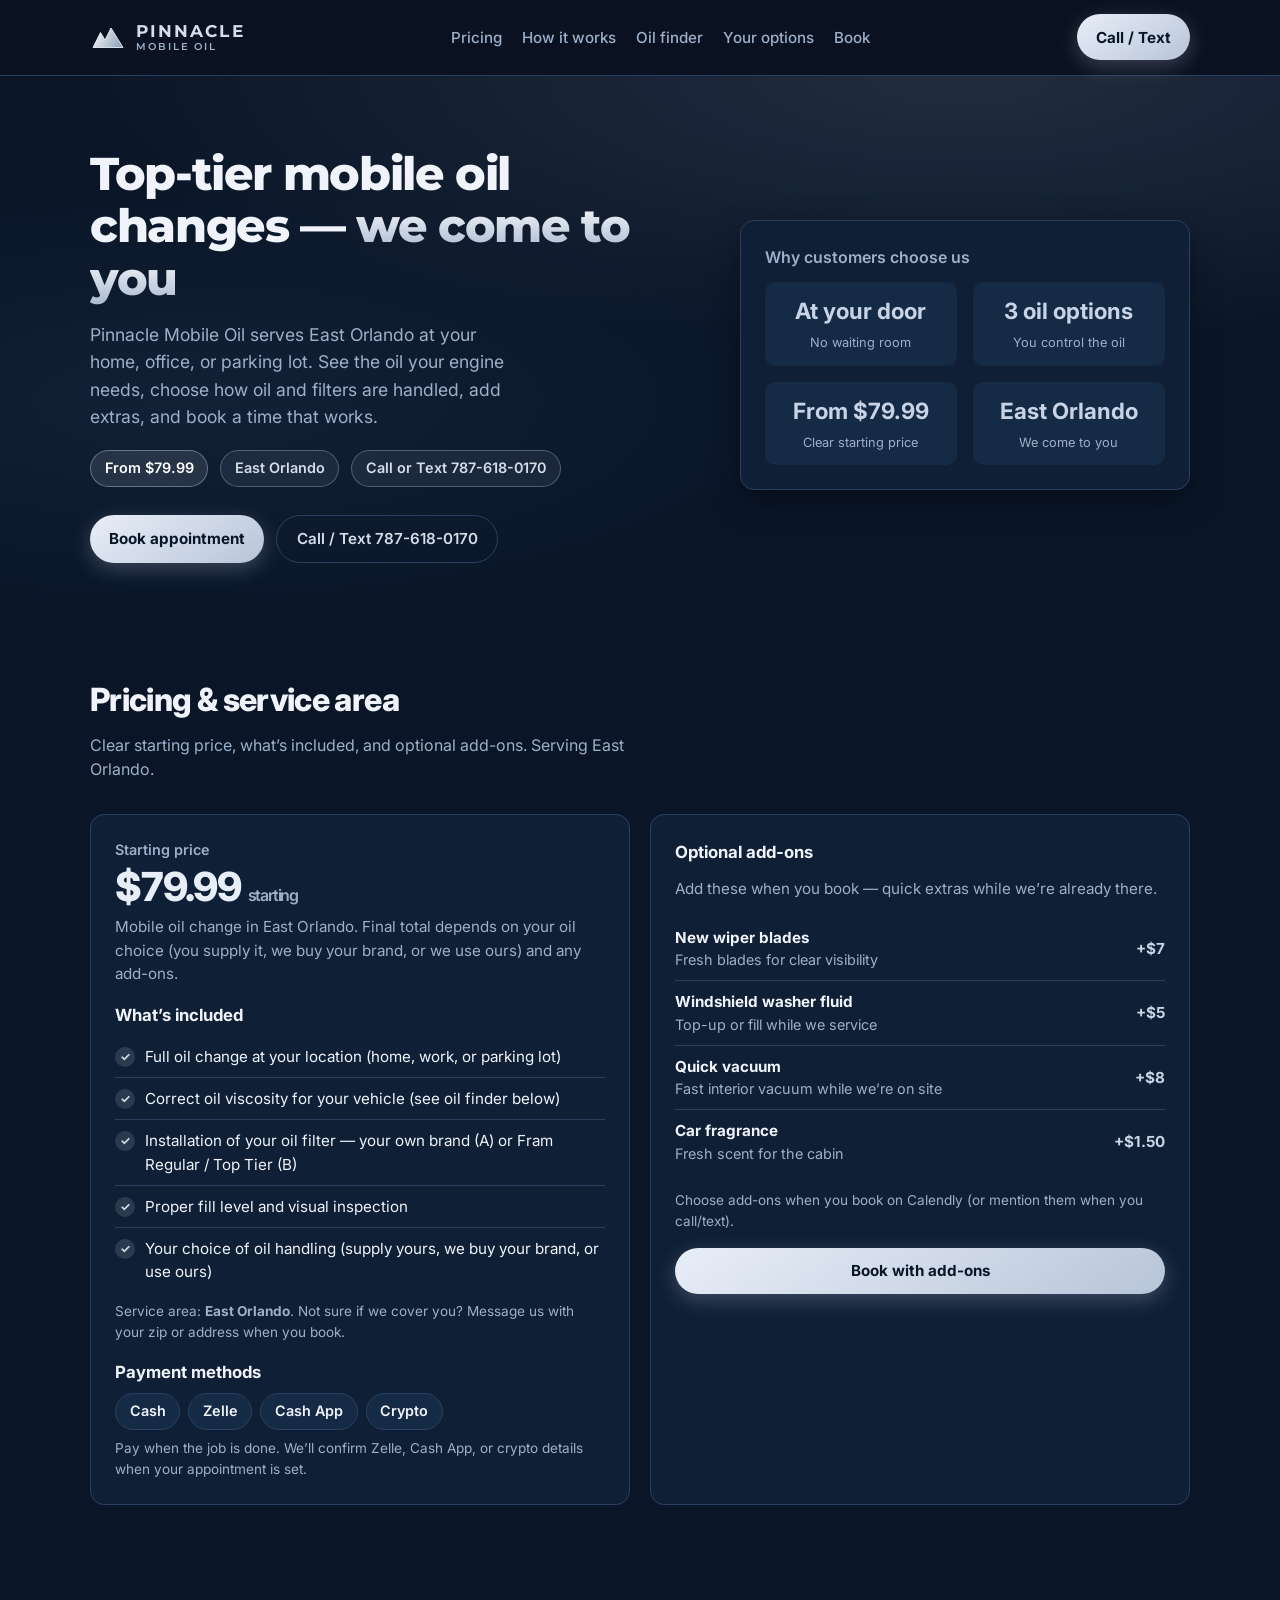
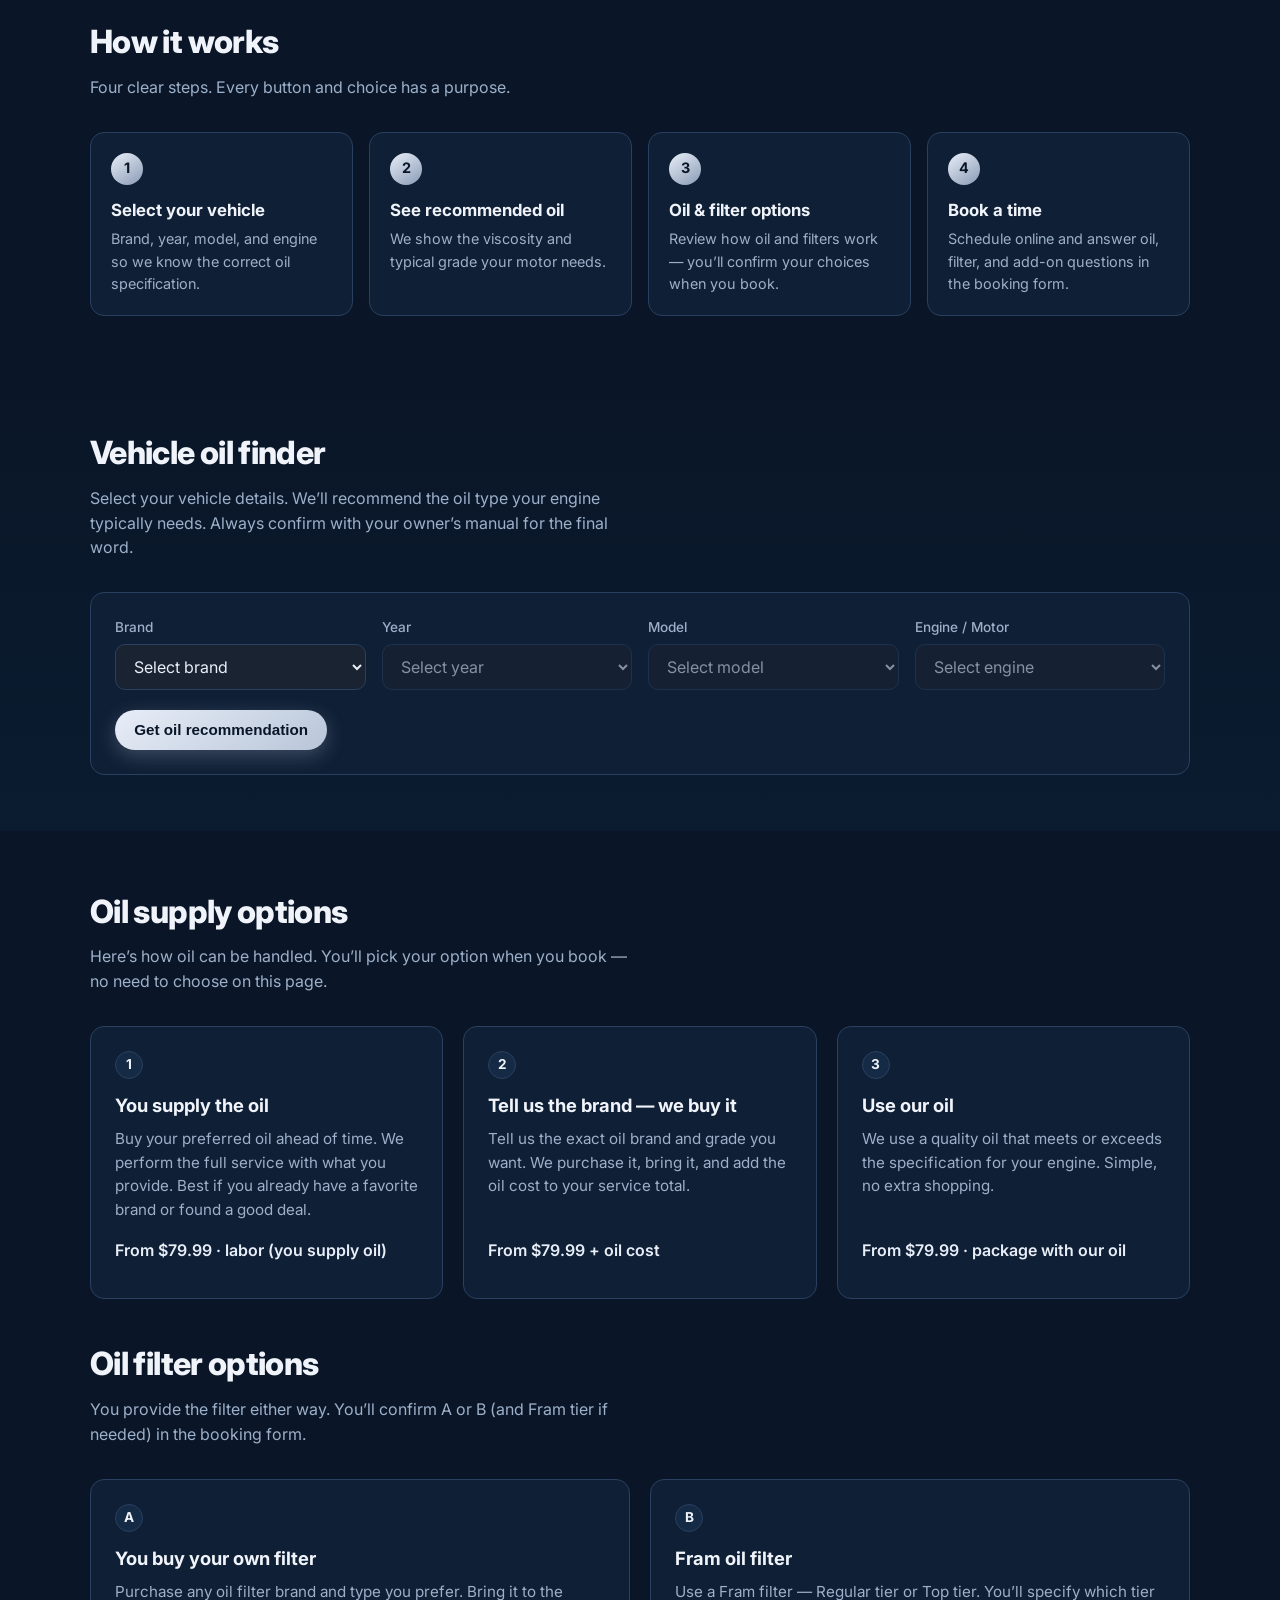
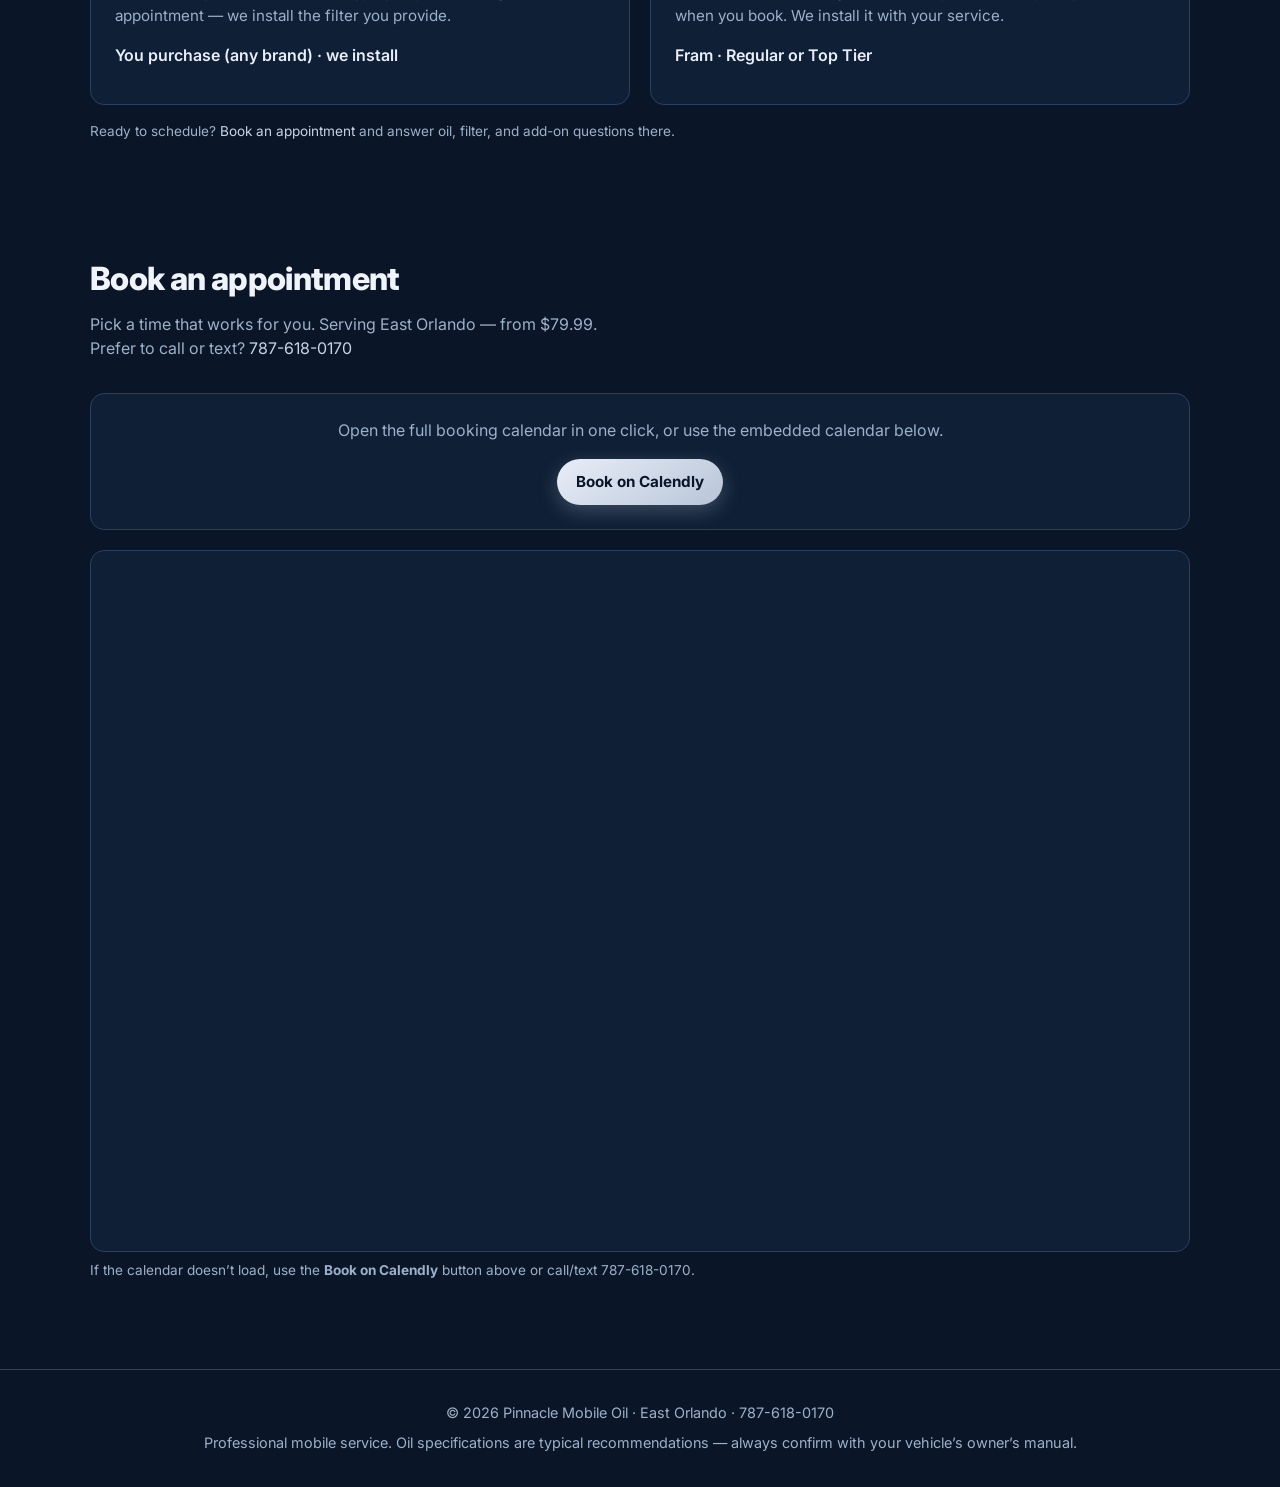
==== index.html @ e38f414d "Add files via upload" ====
<!DOCTYPE html>
<html lang="en">
<head>
  <meta charset="UTF-8" />
  <meta name="viewport" content="width=device-width, initial-scale=1.0" />
  <title>Pinnacle Mobile Oil | Top-Tier Mobile Oil Changes — East Orlando</title>
  <meta name="description" content="Pinnacle Mobile Oil — top-tier mobile oil changes in East Orlando from $79.99. Call or text 787-618-0170. Choose your vehicle, oil option, and filter." />
  <link rel="preconnect" href="https://fonts.googleapis.com" />
  <link rel="preconnect" href="https://fonts.gstatic.com" crossorigin />
  <link href="https://fonts.googleapis.com/css2?family=Inter:wght@400;500;600;700;800&family=Montserrat:wght@600;700;800&display=swap" rel="stylesheet" />
  <style>
    :root {
      --bg: #0a1628;
      --surface: #0f1f35;
      --surface-2: #152a45;
      --border: #2a4060;
      --text: #f0f4fa;
      --muted: #9db0c9;
      --primary: #c8d4e6;
      --primary-dark: #a8b8d0;
      --accent: #e8eef8;
      --silver: #d4dde8;
      --navy: #0a1628;
      --radius: 14px;
      --shadow: 0 10px 30px rgba(0,0,0,.4);
    }
    * { box-sizing: border-box; margin: 0; padding: 0; }
    html { scroll-behavior: smooth; }
    body {
      font-family: 'Inter', system-ui, -apple-system, sans-serif;
      background: var(--bg);
      color: var(--text);
      line-height: 1.55;
      min-height: 100vh;
    }
    a { color: var(--primary); text-decoration: none; }
    a:hover { text-decoration: underline; }
    .container { width: min(1100px, 92%); margin: 0 auto; }

    /* Header */
    header {
      position: sticky; top: 0; z-index: 50;
      background: rgba(11,18,32,.85);
      backdrop-filter: blur(12px);
      border-bottom: 1px solid var(--border);
    }
    .nav {
      display: flex; align-items: center; justify-content: space-between;
      padding: 0.9rem 0; gap: 1rem;
    }
    .logo {
      font-family: 'Montserrat', Inter, sans-serif;
      font-weight: 800; font-size: 1.05rem; letter-spacing: 0.04em;
      display: flex; align-items: center; gap: 0.65rem;
      color: var(--silver);
      text-decoration: none;
    }
    .logo:hover { text-decoration: none; color: #fff; }
    .logo-mark {
      width: 36px; height: 28px; flex-shrink: 0;
    }
    .logo-text { display: flex; flex-direction: column; line-height: 1.1; }
    .logo-text strong { font-size: 1.05rem; letter-spacing: 0.12em; }
    .logo-text small {
      font-size: 0.65rem; font-weight: 600; letter-spacing: 0.18em;
      color: var(--muted); text-transform: uppercase;
    }
    .nav-links { display: flex; gap: 1.25rem; flex-wrap: wrap; }
    .nav-links a { color: var(--muted); font-weight: 500; font-size: 0.95rem; }
    .nav-links a:hover { color: var(--text); text-decoration: none; }
    @media (max-width: 720px) {
      .nav-links { display: none; }
    }
    .btn {
      display: inline-flex; align-items: center; justify-content: center;
      gap: 0.4rem; padding: 0.7rem 1.2rem; border-radius: 999px;
      font-weight: 600; font-size: 0.95rem; border: none; cursor: pointer;
      transition: transform .15s, background .15s, box-shadow .15s;
    }
    .btn:active { transform: scale(0.98); }
    .btn-primary {
      background: linear-gradient(145deg, #e8eef8, #b8c5d8);
      color: #0a1628; box-shadow: 0 6px 20px rgba(200,212,230,.25);
      font-weight: 700;
    }
    .btn-primary:hover { box-shadow: 0 8px 24px rgba(200,212,230,.4); text-decoration: none; filter: brightness(1.05); }
    .btn-outline {
      background: transparent; color: var(--silver);
      border: 1px solid var(--border);
    }
    .btn-outline:hover { border-color: var(--silver); color: #fff; text-decoration: none; }
    .btn-accent { background: var(--silver); color: #0a1628; }
    .btn-block { width: 100%; }

    /* Hero */
    .hero {
      padding: 4.5rem 0 3.5rem;
      background:
        radial-gradient(ellipse 70% 50% at 75% 0%, rgba(200,212,230,.12), transparent),
        radial-gradient(ellipse 50% 40% at 15% 60%, rgba(42,64,96,.25), transparent);
    }
    .hero-grid {
      display: grid; grid-template-columns: 1.15fr 0.85fr; gap: 2.5rem; align-items: center;
    }
    @media (max-width: 860px) { .hero-grid { grid-template-columns: 1fr; } }
    .hero h1 {
      font-family: 'Montserrat', Inter, sans-serif;
      font-size: clamp(2rem, 4.5vw, 2.85rem); font-weight: 800;
      letter-spacing: -0.03em; line-height: 1.15; margin-bottom: 1rem;
    }
    .hero h1 em {
      font-style: normal;
      background: linear-gradient(180deg, #ffffff, #a8b8d0);
      -webkit-background-clip: text;
      background-clip: text;
      color: transparent;
    }
    .hero p.lead { color: var(--muted); font-size: 1.1rem; max-width: 38ch; margin-bottom: 1.25rem; }
    .hero-meta {
      display: flex; flex-wrap: wrap; gap: 0.75rem; margin-bottom: 1.75rem;
    }
    .pill {
      display: inline-flex; align-items: center; gap: 0.35rem;
      background: var(--surface-2); border: 1px solid var(--border);
      padding: 0.4rem 0.85rem; border-radius: 999px; font-size: 0.9rem; font-weight: 600;
    }
    .pill.price { color: #fff; border-color: rgba(200,212,230,.4); background: rgba(200,212,230,.12); }
    .pill.area { color: var(--silver); border-color: rgba(200,212,230,.3); background: rgba(200,212,230,.08); }
    .hero-cta { display: flex; flex-wrap: wrap; gap: 0.75rem; }
    .hero-card {
      background: var(--surface); border: 1px solid var(--border);
      border-radius: var(--radius); padding: 1.5rem; box-shadow: var(--shadow);
    }
    .hero-card h3 { font-size: 1rem; margin-bottom: 0.75rem; color: var(--muted); font-weight: 600; }
    .stat-row { display: grid; grid-template-columns: 1fr 1fr; gap: 1rem; }
    .stat { text-align: center; padding: 0.75rem; background: var(--surface-2); border-radius: 10px; }
    .stat strong { display: block; font-size: 1.4rem; color: var(--primary); }
    .stat span { font-size: 0.8rem; color: var(--muted); }

    /* Pricing / includes / add-ons */
    .price-hero {
      font-size: 2.5rem; font-weight: 800; letter-spacing: -0.03em; color: var(--accent);
      line-height: 1;
    }
    .price-hero small { font-size: 1rem; font-weight: 600; color: var(--muted); }
    .includes-list, .addon-list { list-style: none; }
    .includes-list li, .addon-list li {
      display: flex; align-items: flex-start; gap: 0.6rem;
      padding: 0.55rem 0; border-bottom: 1px solid var(--border); font-size: 0.95rem;
    }
    .includes-list li:last-child, .addon-list li:last-child { border-bottom: none; }
    .check {
      flex-shrink: 0; width: 1.25rem; height: 1.25rem; border-radius: 50%;
      background: rgba(200,212,230,.15); color: var(--silver);
      display: flex; align-items: center; justify-content: center; font-size: 0.75rem; font-weight: 700;
      margin-top: 0.15rem;
    }
    .addon-row {
      display: flex; justify-content: space-between; align-items: center; gap: 1rem; width: 100%;
    }
    .addon-price { font-weight: 700; color: var(--primary); white-space: nowrap; }
    .grid-2 { display: grid; grid-template-columns: 1fr 1fr; gap: 1.25rem; }
    @media (max-width: 700px) { .grid-2 { grid-template-columns: 1fr; } }

    /* Sections */
    section { padding: 3.5rem 0; }
    section h2 {
      font-size: clamp(1.6rem, 3vw, 2rem); font-weight: 800;
      letter-spacing: -0.02em; margin-bottom: 0.5rem;
    }
    .section-sub { color: var(--muted); margin-bottom: 2rem; max-width: 55ch; }
    .card {
      background: var(--surface); border: 1px solid var(--border);
      border-radius: var(--radius); padding: 1.5rem;
    }
    .grid-3 { display: grid; grid-template-columns: repeat(3, 1fr); gap: 1.25rem; }
    @media (max-width: 800px) { .grid-3 { grid-template-columns: 1fr; } }

    /* How it works */
    .steps { display: grid; grid-template-columns: repeat(4, 1fr); gap: 1rem; }
    @media (max-width: 900px) { .steps { grid-template-columns: 1fr 1fr; } }
    @media (max-width: 500px) { .steps { grid-template-columns: 1fr; } }
    .step {
      background: var(--surface); border: 1px solid var(--border);
      border-radius: var(--radius); padding: 1.25rem; position: relative;
    }
    .step-num {
      width: 2rem; height: 2rem; border-radius: 50%;
      background: linear-gradient(145deg, #e8eef8, #8a9bb5); color: #0a1628; font-weight: 700;
      display: flex; align-items: center; justify-content: center;
      font-size: 0.9rem; margin-bottom: 0.75rem;
    }
    .step h3 { font-size: 1.05rem; margin-bottom: 0.35rem; }
    .step p { color: var(--muted); font-size: 0.9rem; }

    /* Vehicle finder */
    #oil-finder { background: linear-gradient(180deg, transparent, rgba(14,165,233,.04)); }
    .finder-form {
      display: grid; grid-template-columns: repeat(4, 1fr); gap: 1rem; margin-bottom: 1.25rem;
    }
    @media (max-width: 800px) { .finder-form { grid-template-columns: 1fr 1fr; } }
    @media (max-width: 480px) { .finder-form { grid-template-columns: 1fr; } }
    label { display: block; font-size: 0.85rem; color: var(--muted); margin-bottom: 0.35rem; font-weight: 500; }
    select, input, textarea {
      width: 100%; padding: 0.7rem 0.9rem; border-radius: 10px;
      border: 1px solid var(--border); background: var(--surface-2);
      color: var(--text); font: inherit; outline: none;
    }
    select {
      appearance: auto;
      -webkit-appearance: menulist;
      cursor: pointer;
      background-color: #1a2332;
      color: #e8eef7;
    }
    select option {
      background-color: #1a2332;
      color: #e8eef7;
    }
    select:disabled {
      opacity: 0.55;
      cursor: not-allowed;
    }
    select:focus, input:focus, textarea:focus { border-color: var(--primary); }
    .result-box {
      display: none; margin-top: 1rem; padding: 1.25rem;
      background: var(--surface-2); border: 1px solid var(--border);
      border-radius: var(--radius);
    }
    .result-box.show { display: block; }
    .result-box h3 { color: var(--accent); margin-bottom: 0.5rem; }
    .oil-badge {
      display: inline-block; background: rgba(14,165,233,.15);
      color: var(--primary); padding: 0.35rem 0.75rem; border-radius: 999px;
      font-weight: 700; font-size: 1.1rem; margin: 0.5rem 0;
    }
    .note { font-size: 0.85rem; color: var(--muted); margin-top: 0.5rem; }

    /* Oil options */
    .option-card {
      border: 1px solid var(--border); border-radius: var(--radius);
      padding: 1.5rem; background: var(--surface); transition: border-color .2s, transform .15s;
      display: flex; flex-direction: column; height: 100%;
    }
    .option-card:hover { border-color: var(--primary); transform: translateY(-2px); }
    .option-card.selected { border-color: var(--silver); box-shadow: 0 0 0 2px rgba(200,212,230,.25); }
    .option-card h3 { font-size: 1.15rem; margin-bottom: 0.5rem; }
    .option-card p { color: var(--muted); font-size: 0.95rem; flex-grow: 1; }
    .option-card .price-hint { margin: 1rem 0 0.75rem; font-weight: 600; color: var(--accent); }
    .option-num {
      width: 1.75rem; height: 1.75rem; border-radius: 50%;
      background: var(--surface-2); border: 1px solid var(--border);
      display: flex; align-items: center; justify-content: center;
      font-weight: 700; font-size: 0.85rem; margin-bottom: 0.75rem;
    }

    /* Booking */
    .booking-grid { display: grid; grid-template-columns: 1fr 1fr; gap: 1.5rem; }
    @media (max-width: 700px) { .booking-grid { grid-template-columns: 1fr; } }
    .tool-list { list-style: none; }
    .tool-list li {
      padding: 0.85rem 0; border-bottom: 1px solid var(--border);
      display: flex; flex-direction: column; gap: 0.2rem;
    }
    .tool-list li:last-child { border-bottom: none; }
    .tool-list strong { color: var(--text); }
    .tool-list span { color: var(--muted); font-size: 0.9rem; }
    .badge {
      display: inline-block; font-size: 0.7rem; font-weight: 700;
      padding: 0.15rem 0.45rem; border-radius: 6px; margin-left: 0.4rem;
      background: rgba(200,212,230,.15); color: var(--silver); vertical-align: middle;
    }

    /* Contact / QR */
    .qr-section {
      display: grid; grid-template-columns: 1fr auto; gap: 2rem; align-items: center;
    }
    @media (max-width: 600px) { .qr-section { grid-template-columns: 1fr; text-align: center; } }
    #qrcode {
      background: #fff; padding: 12px; border-radius: 12px;
      display: inline-flex; box-shadow: var(--shadow);
    }
    #qrcode img, #qrcode canvas { display: block; }

    footer {
      border-top: 1px solid var(--border); padding: 2rem 0; margin-top: 2rem;
      color: var(--muted); font-size: 0.9rem; text-align: center;
    }

    /* Utility */
    .mt-1 { margin-top: 0.5rem; }
    .mt-2 { margin-top: 1rem; }
    .hidden { display: none !important; }
  </style>
</head>
<body>
  <header>
    <div class="container nav">
      <a href="#" class="logo">
        <svg class="logo-mark" viewBox="0 0 48 36" fill="none" xmlns="http://www.w3.org/2000/svg" aria-hidden="true">
          <path d="M4 32 L14 12 L20 22 L28 6 L44 32 Z" fill="url(#mtn)" stroke="#e8eef8" stroke-width="1.2" stroke-linejoin="round"/>
          <defs>
            <linearGradient id="mtn" x1="4" y1="6" x2="44" y2="32" gradientUnits="userSpaceOnUse">
              <stop stop-color="#ffffff"/>
              <stop offset="1" stop-color="#8a9bb5"/>
            </linearGradient>
          </defs>
        </svg>
        <span class="logo-text">
          <strong>PINNACLE</strong>
          <small>Mobile Oil</small>
        </span>
      </a>
      <nav class="nav-links">
        <a href="#pricing">Pricing</a>
        <a href="#how">How it works</a>
        <a href="#oil-finder">Oil finder</a>
        <a href="#options">Your options</a>
        <a href="#book">Book</a>
      </nav>
      <a class="btn btn-primary" href="tel:+17876180170">Call / Text</a>
    </div>
  </header>

  <main>
    <!-- Hero -->
    <section class="hero">
      <div class="container hero-grid">
        <div>
          <h1>Top-tier mobile oil changes — <em>we come to you</em></h1>
          <p class="lead">Pinnacle Mobile Oil serves East Orlando at your home, office, or parking lot. See the oil your engine needs, choose how oil and filters are handled, add extras, and book a time that works.</p>
          <div class="hero-meta">
            <span class="pill price">From $79.99</span>
            <span class="pill area">East Orlando</span>
            <span class="pill area">Call or Text 787-618-0170</span>
          </div>
          <div class="hero-cta">
            <a class="btn btn-primary" href="#book">Book appointment</a>
            <a class="btn btn-outline" href="tel:+17876180170">Call / Text 787-618-0170</a>
          </div>
        </div>
        <div class="hero-card">
          <h3>Why customers choose us</h3>
          <div class="stat-row">
            <div class="stat"><strong>At your door</strong><span>No waiting room</span></div>
            <div class="stat"><strong>3 oil options</strong><span>You control the oil</span></div>
            <div class="stat"><strong>From $79.99</strong><span>Clear starting price</span></div>
            <div class="stat"><strong>East Orlando</strong><span>We come to you</span></div>
          </div>
        </div>
      </div>
    </section>

    <!-- Pricing & service area -->
    <section id="pricing">
      <div class="container">
        <h2>Pricing &amp; service area</h2>
        <p class="section-sub">Clear starting price, what’s included, and optional add-ons. Serving East Orlando.</p>
        <div class="grid-2">
          <div class="card">
            <p style="color:var(--muted); font-size:0.9rem; font-weight:600; margin-bottom:0.35rem;">Starting price</p>
            <div class="price-hero">$79.99 <small>starting</small></div>
            <p class="mt-1" style="color:var(--muted); font-size:0.95rem;">Mobile oil change in East Orlando. Final total depends on your oil choice (you supply it, we buy your brand, or we use ours) and any add-ons.</p>
            <h3 class="mt-2" style="font-size:1.05rem; margin-bottom:0.5rem;">What’s included</h3>
            <ul class="includes-list">
              <li><span class="check">✓</span><span>Full oil change at your location (home, work, or parking lot)</span></li>
              <li><span class="check">✓</span><span>Correct oil viscosity for your vehicle (see oil finder below)</span></li>
              <li><span class="check">✓</span><span>Installation of your oil filter — your own brand (A) or Fram Regular / Top Tier (B)</span></li>
              <li><span class="check">✓</span><span>Proper fill level and visual inspection</span></li>
              <li><span class="check">✓</span><span>Your choice of oil handling (supply yours, we buy your brand, or use ours)</span></li>
            </ul>
            <p class="note mt-1">Service area: <strong>East Orlando</strong>. Not sure if we cover you? Message us with your zip or address when you book.</p>
            <h3 class="mt-2" style="font-size:1.05rem; margin-bottom:0.5rem;">Payment methods</h3>
            <div style="display:flex; flex-wrap:wrap; gap:0.5rem;">
              <span class="pill">Cash</span>
              <span class="pill">Zelle</span>
              <span class="pill">Cash App</span>
              <span class="pill">Crypto</span>
            </div>
            <p class="note mt-1">Pay when the job is done. We’ll confirm Zelle, Cash App, or crypto details when your appointment is set.</p>
          </div>
          <div class="card">
            <h3 style="font-size:1.05rem; margin-bottom:0.75rem;">Optional add-ons</h3>
            <p style="color:var(--muted); font-size:0.95rem; margin-bottom:1rem;">Add these when you book — quick extras while we’re already there.</p>
            <ul class="addon-list">
              <li>
                <div class="addon-row">
                  <div>
                    <strong>New wiper blades</strong>
                    <div style="color:var(--muted); font-size:0.9rem;">Fresh blades for clear visibility</div>
                  </div>
                  <span class="addon-price">+$7</span>
                </div>
              </li>
              <li>
                <div class="addon-row">
                  <div>
                    <strong>Windshield washer fluid</strong>
                    <div style="color:var(--muted); font-size:0.9rem;">Top-up or fill while we service</div>
                  </div>
                  <span class="addon-price">+$5</span>
                </div>
              </li>
              <li>
                <div class="addon-row">
                  <div>
                    <strong>Quick vacuum</strong>
                    <div style="color:var(--muted); font-size:0.9rem;">Fast interior vacuum while we’re on site</div>
                  </div>
                  <span class="addon-price">+$8</span>
                </div>
              </li>
              <li>
                <div class="addon-row">
                  <div>
                    <strong>Car fragrance</strong>
                    <div style="color:var(--muted); font-size:0.9rem;">Fresh scent for the cabin</div>
                  </div>
                  <span class="addon-price">+$1.50</span>
                </div>
              </li>
            </ul>
            <p class="note mt-2">Choose add-ons when you book on Calendly (or mention them when you call/text).</p>
            <a class="btn btn-primary btn-block mt-2" href="#book">Book with add-ons</a>
          </div>
        </div>
      </div>
    </section>

    <!-- How it works -->
    <section id="how">
      <div class="container">
        <h2>How it works</h2>
        <p class="section-sub">Four clear steps. Every button and choice has a purpose.</p>
        <div class="steps">
          <div class="step">
            <div class="step-num">1</div>
            <h3>Select your vehicle</h3>
            <p>Brand, year, model, and engine so we know the correct oil specification.</p>
          </div>
          <div class="step">
            <div class="step-num">2</div>
            <h3>See recommended oil</h3>
            <p>We show the viscosity and typical grade your motor needs.</p>
          </div>
          <div class="step">
            <div class="step-num">3</div>
            <h3>Oil &amp; filter options</h3>
            <p>Review how oil and filters work — you’ll confirm your choices when you book.</p>
          </div>
          <div class="step">
            <div class="step-num">4</div>
            <h3>Book a time</h3>
            <p>Schedule online and answer oil, filter, and add-on questions in the booking form.</p>
          </div>
        </div>
      </div>
    </section>

    <!-- Oil finder -->
    <section id="oil-finder">
      <div class="container">
        <h2>Vehicle oil finder</h2>
        <p class="section-sub">Select your vehicle details. We’ll recommend the oil type your engine typically needs. Always confirm with your owner’s manual for the final word.</p>
        <div class="card">
          <div class="finder-form">
            <div>
              <label for="make">Brand</label>
              <select id="make">
                <option value="">Select brand</option>
              </select>
            </div>
            <div>
              <label for="year">Year</label>
              <select id="year" disabled>
                <option value="">Select year</option>
              </select>
            </div>
            <div>
              <label for="model">Model</label>
              <select id="model" disabled>
                <option value="">Select model</option>
              </select>
            </div>
            <div>
              <label for="engine">Engine / Motor</label>
              <select id="engine" disabled>
                <option value="">Select engine</option>
              </select>
            </div>
          </div>
          <button type="button" class="btn btn-primary" id="lookup-btn">Get oil recommendation</button>
          <div class="result-box" id="result">
            <h3>Recommended oil</h3>
            <div id="vehicle-label"></div>
            <div class="oil-badge" id="oil-grade">—</div>
            <p id="oil-detail"></p>
            <p class="note">This is a typical factory recommendation for common configurations. Always verify with your owner’s manual or the oil filler cap. European vehicles may require specific approvals (e.g. BMW LL, VW 504).</p>
          </div>
        </div>
      </div>
    </section>

    <!-- Three options -->
    <section id="options">
      <div class="container">
        <h2>Oil supply options</h2>
        <p class="section-sub">Here’s how oil can be handled. You’ll pick your option when you book — no need to choose on this page.</p>
        <div class="grid-3">
          <div class="option-card">
            <div class="option-num">1</div>
            <h3>You supply the oil</h3>
            <p>Buy your preferred oil ahead of time. We perform the full service with what you provide. Best if you already have a favorite brand or found a good deal.</p>
            <div class="price-hint">From $79.99 · labor (you supply oil)</div>
          </div>
          <div class="option-card">
            <div class="option-num">2</div>
            <h3>Tell us the brand — we buy it</h3>
            <p>Tell us the exact oil brand and grade you want. We purchase it, bring it, and add the oil cost to your service total.</p>
            <div class="price-hint">From $79.99 + oil cost</div>
          </div>
          <div class="option-card">
            <div class="option-num">3</div>
            <h3>Use our oil</h3>
            <p>We use a quality oil that meets or exceeds the specification for your engine. Simple, no extra shopping.</p>
            <div class="price-hint">From $79.99 · package with our oil</div>
          </div>
        </div>

        <h2 class="mt-2" style="margin-top:2.5rem;">Oil filter options</h2>
        <p class="section-sub">You provide the filter either way. You’ll confirm A or B (and Fram tier if needed) in the booking form.</p>
        <div class="grid-2">
          <div class="option-card">
            <div class="option-num">A</div>
            <h3>You buy your own filter</h3>
            <p>Purchase any oil filter brand and type you prefer. Bring it to the appointment — we install the filter you provide.</p>
            <div class="price-hint">You purchase (any brand) · we install</div>
          </div>
          <div class="option-card">
            <div class="option-num">B</div>
            <h3>Fram oil filter</h3>
            <p>Use a Fram filter — Regular tier or Top tier. You’ll specify which tier when you book. We install it with your service.</p>
            <div class="price-hint">Fram · Regular or Top Tier</div>
          </div>
        </div>
        <p class="note mt-2">Ready to schedule? <a href="#book">Book an appointment</a> and answer oil, filter, and add-on questions there.</p>
      </div>
    </section>

    <!-- Booking -->
    <section id="book">
      <div class="container">
        <h2>Book an appointment</h2>
        <p class="section-sub">Pick a time that works for you. Serving East Orlando — from $79.99. Prefer to call or text? <a href="tel:+17876180170">787-618-0170</a></p>

        <div class="card" style="margin-bottom:1.25rem; text-align:center;">
          <p style="color:var(--muted); margin-bottom:1rem;">Open the full booking calendar in one click, or use the embedded calendar below.</p>
          <a class="btn btn-primary" href="https://calendly.com/pantojaefrain1127/pinnacle-appointment" target="_blank" rel="noopener">Book on Calendly</a>
        </div>

        <div class="card" style="padding:0; overflow:hidden;">
          <div class="calendly-inline-widget" data-url="https://calendly.com/pantojaefrain1127/pinnacle-appointment?hide_gdpr_banner=1" style="min-width:320px; height:700px;"></div>
        </div>
        <p class="note mt-1">If the calendar doesn’t load, use the <strong>Book on Calendly</strong> button above or call/text 787-618-0170.</p>
      </div>
    </section>
    <script type="text/javascript" src="https://assets.calendly.com/assets/external/widget.js" async></script>

    </main>

  <footer>
    <div class="container">
      <p>© <span id="year-copy"></span> Pinnacle Mobile Oil · East Orlando · 787-618-0170</p>
      <p class="mt-1">Professional mobile service. Oil specifications are typical recommendations — always confirm with your vehicle’s owner’s manual.</p>
    </div>
  </footer>

  <script>
    // ——— Sample vehicle oil data (common US vehicles). Expand or replace with a real API/DB later. ———
    const vehicleData = {
      "Toyota": {
        years: {
          "2015": { "Camry": { "2.5L 4-cyl": "0W-20", "3.5L V6": "5W-30" }, "Corolla": { "1.8L 4-cyl": "0W-20" }, "RAV4": { "2.5L 4-cyl": "0W-20" }, "Highlander": { "3.5L V6": "0W-20" }, "Tacoma": { "2.7L 4-cyl": "0W-20", "3.5L V6": "0W-20" }, "Tundra": { "4.6L V8": "0W-20", "5.7L V8": "0W-20" }, "Prius": { "1.8L Hybrid": "0W-20" } },
          "2016": { "Camry": { "2.5L 4-cyl": "0W-20", "3.5L V6": "5W-30" }, "Corolla": { "1.8L 4-cyl": "0W-20" }, "RAV4": { "2.5L 4-cyl": "0W-20" }, "Highlander": { "3.5L V6": "0W-20" }, "Tacoma": { "2.7L 4-cyl": "0W-20", "3.5L V6": "0W-20" }, "Tundra": { "4.6L V8": "0W-20", "5.7L V8": "0W-20" }, "Prius": { "1.8L Hybrid": "0W-20" } },
          "2017": { "Camry": { "2.5L 4-cyl": "0W-20", "3.5L V6": "0W-20" }, "Corolla": { "1.8L 4-cyl": "0W-20" }, "RAV4": { "2.5L 4-cyl": "0W-20" }, "Highlander": { "3.5L V6": "0W-20" }, "Tacoma": { "2.7L 4-cyl": "0W-20", "3.5L V6": "0W-20" }, "Tundra": { "4.6L V8": "0W-20", "5.7L V8": "0W-20" }, "Prius": { "1.8L Hybrid": "0W-20" } },
          "2018": { "Camry": { "2.5L 4-cyl": "0W-20", "3.5L V6": "0W-20" }, "Corolla": { "1.8L 4-cyl": "0W-20" }, "RAV4": { "2.5L 4-cyl": "0W-20" }, "Highlander": { "3.5L V6": "0W-20" }, "Tacoma": { "2.7L 4-cyl": "0W-20", "3.5L V6": "0W-20" }, "Tundra": { "4.6L V8": "0W-20", "5.7L V8": "0W-20" }, "Prius": { "1.8L Hybrid": "0W-20" } },
          "2019": { "Camry": { "2.5L 4-cyl": "0W-20", "3.5L V6": "0W-20" }, "Corolla": { "1.8L 4-cyl": "0W-20", "2.0L 4-cyl": "0W-16" }, "RAV4": { "2.5L 4-cyl": "0W-20" }, "Highlander": { "3.5L V6": "0W-20" }, "Tacoma": { "2.7L 4-cyl": "0W-20", "3.5L V6": "0W-20" }, "Tundra": { "4.6L V8": "0W-20", "5.7L V8": "0W-20" }, "Prius": { "1.8L Hybrid": "0W-16" } },
          "2020": { "Camry": { "2.5L 4-cyl": "0W-20", "3.5L V6": "0W-20" }, "RAV4": { "2.5L 4-cyl": "0W-20" }, "Corolla": { "2.0L 4-cyl": "0W-16" }, "Tacoma": { "3.5L V6": "0W-20" }, "Highlander": { "3.5L V6": "0W-20" }, "Tundra": { "5.7L V8": "0W-20" } },
          "2021": { "Camry": { "2.5L 4-cyl": "0W-20", "3.5L V6": "0W-20" }, "RAV4": { "2.5L 4-cyl": "0W-20" }, "Corolla": { "2.0L 4-cyl": "0W-16" }, "Tacoma": { "3.5L V6": "0W-20" }, "Highlander": { "3.5L V6": "0W-20" } },
          "2022": { "Camry": { "2.5L 4-cyl": "0W-20" }, "RAV4": { "2.5L 4-cyl": "0W-20" }, "Corolla": { "2.0L 4-cyl": "0W-16" }, "Tacoma": { "3.5L V6": "0W-20" }, "Tundra": { "3.5L Twin-Turbo V6": "0W-20" }, "Highlander": { "3.5L V6": "0W-20" } },
          "2023": { "Camry": { "2.5L 4-cyl": "0W-20" }, "RAV4": { "2.5L 4-cyl": "0W-20" }, "Corolla": { "2.0L 4-cyl": "0W-16" }, "Tacoma": { "3.5L V6": "0W-20" }, "Tundra": { "3.5L Twin-Turbo V6": "0W-20" }, "Highlander": { "2.4L Turbo": "0W-20" } },
          "2024": { "Camry": { "2.5L 4-cyl": "0W-20" }, "RAV4": { "2.5L 4-cyl": "0W-20" }, "Corolla": { "2.0L 4-cyl": "0W-16" }, "Tacoma": { "2.4L Turbo": "0W-20" }, "Tundra": { "3.5L Twin-Turbo V6": "0W-20" }, "Highlander": { "2.4L Turbo": "0W-20" } },
          "2025": { "Camry": { "2.5L 4-cyl": "0W-20" }, "RAV4": { "2.5L 4-cyl": "0W-20" }, "Corolla": { "2.0L 4-cyl": "0W-16" }, "Tacoma": { "2.4L Turbo": "0W-20" }, "Highlander": { "2.4L Turbo": "0W-20" } }
        }
      },
      "Honda": {
        years: {
          "2015": { "Civic": { "1.8L 4-cyl": "0W-20", "2.4L 4-cyl": "0W-20" }, "Accord": { "2.4L 4-cyl": "0W-20", "3.5L V6": "0W-20" }, "CR-V": { "2.4L 4-cyl": "0W-20" }, "Pilot": { "3.5L V6": "0W-20" }, "Odyssey": { "3.5L V6": "0W-20" }, "Fit": { "1.5L 4-cyl": "0W-20" } },
          "2016": { "Civic": { "2.0L 4-cyl": "0W-20", "1.5L Turbo": "0W-20" }, "Accord": { "2.4L 4-cyl": "0W-20", "3.5L V6": "0W-20" }, "CR-V": { "2.4L 4-cyl": "0W-20" }, "Pilot": { "3.5L V6": "0W-20" }, "Odyssey": { "3.5L V6": "0W-20" }, "HR-V": { "1.8L 4-cyl": "0W-20" } },
          "2017": { "Civic": { "2.0L 4-cyl": "0W-20", "1.5L Turbo": "0W-20" }, "Accord": { "2.4L 4-cyl": "0W-20", "3.5L V6": "0W-20" }, "CR-V": { "1.5L Turbo": "0W-20", "2.4L 4-cyl": "0W-20" }, "Pilot": { "3.5L V6": "0W-20" }, "HR-V": { "1.8L 4-cyl": "0W-20" } },
          "2018": { "Civic": { "2.0L 4-cyl": "0W-20", "1.5L Turbo": "0W-20" }, "Accord": { "1.5L Turbo": "0W-20", "2.0L Turbo": "0W-20" }, "CR-V": { "1.5L Turbo": "0W-20" }, "Pilot": { "3.5L V6": "0W-20" }, "HR-V": { "1.8L 4-cyl": "0W-20" }, "Odyssey": { "3.5L V6": "0W-20" } },
          "2019": { "Civic": { "2.0L 4-cyl": "0W-20", "1.5L Turbo": "0W-20" }, "Accord": { "1.5L Turbo": "0W-20", "2.0L Turbo": "0W-20" }, "CR-V": { "1.5L Turbo": "0W-20" }, "Pilot": { "3.5L V6": "0W-20" }, "HR-V": { "1.8L 4-cyl": "0W-20" }, "Odyssey": { "3.5L V6": "0W-20" } },
          "2020": { "Civic": { "2.0L 4-cyl": "0W-20", "1.5L Turbo": "0W-20" }, "Accord": { "1.5L Turbo": "0W-20", "2.0L Turbo": "0W-20" }, "CR-V": { "1.5L Turbo": "0W-20" }, "Pilot": { "3.5L V6": "0W-20" } },
          "2021": { "Civic": { "2.0L 4-cyl": "0W-20", "1.5L Turbo": "0W-20" }, "Accord": { "1.5L Turbo": "0W-20", "2.0L Turbo": "0W-20" }, "CR-V": { "1.5L Turbo": "0W-20" }, "Pilot": { "3.5L V6": "0W-20" } },
          "2022": { "Civic": { "2.0L 4-cyl": "0W-20", "1.5L Turbo": "0W-20" }, "Accord": { "1.5L Turbo": "0W-20" }, "CR-V": { "1.5L Turbo": "0W-20" }, "Pilot": { "3.5L V6": "0W-20" }, "HR-V": { "2.0L 4-cyl": "0W-20" } },
          "2023": { "Civic": { "2.0L 4-cyl": "0W-20", "1.5L Turbo": "0W-20" }, "Accord": { "1.5L Turbo": "0W-20" }, "CR-V": { "1.5L Turbo": "0W-20", "2.0L Hybrid": "0W-20" }, "Pilot": { "3.5L V6": "0W-20" }, "HR-V": { "2.0L 4-cyl": "0W-20" } },
          "2024": { "Civic": { "2.0L 4-cyl": "0W-20", "1.5L Turbo": "0W-20" }, "Accord": { "1.5L Turbo": "0W-20" }, "CR-V": { "1.5L Turbo": "0W-20" }, "Pilot": { "3.5L V6": "0W-20" }, "HR-V": { "2.0L 4-cyl": "0W-20" } },
          "2025": { "Civic": { "2.0L 4-cyl": "0W-20", "1.5L Turbo": "0W-20" }, "Accord": { "1.5L Turbo": "0W-20" }, "CR-V": { "1.5L Turbo": "0W-20" }, "Pilot": { "3.5L V6": "0W-20" } }
        }
      },
      "Ford": {
        years: {
          "2015": { "F-150": { "2.7L EcoBoost V6": "5W-30", "3.5L EcoBoost V6": "5W-30", "5.0L V8": "5W-20" }, "Escape": { "1.6L EcoBoost": "5W-20", "2.0L EcoBoost": "5W-30", "2.5L 4-cyl": "5W-20" }, "Explorer": { "2.0L EcoBoost": "5W-30", "3.5L V6": "5W-20" }, "Focus": { "2.0L 4-cyl": "5W-20", "1.0L EcoBoost": "5W-20" }, "Fusion": { "1.5L EcoBoost": "5W-20", "2.0L EcoBoost": "5W-30", "2.5L 4-cyl": "5W-20" } },
          "2016": { "F-150": { "2.7L EcoBoost V6": "5W-30", "3.5L EcoBoost V6": "5W-30", "5.0L V8": "5W-20" }, "Escape": { "1.6L EcoBoost": "5W-20", "2.0L EcoBoost": "5W-30", "2.5L 4-cyl": "5W-20" }, "Explorer": { "2.3L EcoBoost": "5W-30", "3.5L V6": "5W-20" }, "Focus": { "2.0L 4-cyl": "5W-20" }, "Fusion": { "1.5L EcoBoost": "5W-20", "2.0L EcoBoost": "5W-30", "2.5L 4-cyl": "5W-20" } },
          "2017": { "F-150": { "2.7L EcoBoost V6": "5W-30", "3.5L EcoBoost V6": "5W-30", "5.0L V8": "5W-20" }, "Escape": { "1.5L EcoBoost": "5W-20", "2.0L EcoBoost": "5W-30" }, "Explorer": { "2.3L EcoBoost": "5W-30", "3.5L V6": "5W-20" }, "Fusion": { "1.5L EcoBoost": "5W-20", "2.0L EcoBoost": "5W-30", "2.5L 4-cyl": "5W-20" }, "Edge": { "2.0L EcoBoost": "5W-30", "3.5L V6": "5W-20" } },
          "2018": { "F-150": { "2.7L EcoBoost V6": "5W-30", "3.5L EcoBoost V6": "5W-30", "5.0L V8": "5W-20" }, "Escape": { "1.5L EcoBoost": "5W-20", "2.0L EcoBoost": "5W-30" }, "Explorer": { "2.3L EcoBoost": "5W-30", "3.5L V6": "5W-20" }, "Fusion": { "1.5L EcoBoost": "5W-20", "2.0L EcoBoost": "5W-30" }, "Edge": { "2.0L EcoBoost": "5W-30" } },
          "2019": { "F-150": { "2.7L EcoBoost V6": "5W-30", "3.5L EcoBoost V6": "5W-30", "5.0L V8": "5W-20" }, "Escape": { "1.5L EcoBoost": "5W-20", "2.0L EcoBoost": "5W-30" }, "Explorer": { "2.3L EcoBoost": "5W-30" }, "Fusion": { "1.5L EcoBoost": "5W-20", "2.0L EcoBoost": "5W-30" }, "Edge": { "2.0L EcoBoost": "5W-30" } },
          "2020": { "F-150": { "2.7L EcoBoost V6": "5W-30", "3.5L EcoBoost V6": "5W-30", "5.0L V8": "5W-20" }, "Escape": { "1.5L EcoBoost": "5W-20", "2.0L EcoBoost": "5W-30" }, "Explorer": { "2.3L EcoBoost": "5W-30" } },
          "2021": { "F-150": { "2.7L EcoBoost V6": "5W-30", "3.5L EcoBoost V6": "5W-30", "5.0L V8": "5W-20" }, "Escape": { "1.5L EcoBoost": "5W-20" }, "Explorer": { "2.3L EcoBoost": "5W-30" }, "Bronco": { "2.3L EcoBoost": "5W-30", "2.7L EcoBoost": "5W-30" } },
          "2022": { "F-150": { "2.7L EcoBoost V6": "5W-30", "3.5L EcoBoost V6": "5W-30", "5.0L V8": "5W-20" }, "Escape": { "1.5L EcoBoost": "5W-20" }, "Explorer": { "2.3L EcoBoost": "5W-30" }, "Bronco": { "2.3L EcoBoost": "5W-30" } },
          "2023": { "F-150": { "2.7L EcoBoost V6": "5W-30", "3.5L EcoBoost V6": "5W-30", "5.0L V8": "5W-20" }, "Escape": { "1.5L EcoBoost": "5W-20" }, "Explorer": { "2.3L EcoBoost": "5W-30" }, "Bronco": { "2.3L EcoBoost": "5W-30" } },
          "2024": { "F-150": { "2.7L EcoBoost V6": "5W-30", "3.5L EcoBoost V6": "5W-30", "5.0L V8": "5W-20" }, "Escape": { "1.5L EcoBoost": "5W-20" }, "Explorer": { "2.3L EcoBoost": "5W-30" }, "Bronco": { "2.3L EcoBoost": "5W-30" } },
          "2025": { "F-150": { "2.7L EcoBoost V6": "5W-30", "3.5L EcoBoost V6": "5W-30", "5.0L V8": "5W-20" }, "Explorer": { "2.3L EcoBoost": "5W-30" } }
        }
      },
      "Chevrolet": {
        years: {
          "2015": { "Silverado 1500": { "4.3L V6": "5W-30", "5.3L V8": "0W-20", "6.2L V8": "0W-20" }, "Equinox": { "2.4L 4-cyl": "5W-30", "3.6L V6": "5W-30" }, "Malibu": { "2.5L 4-cyl": "5W-30", "2.0L Turbo": "5W-30" }, "Cruze": { "1.4L Turbo": "5W-30", "1.8L 4-cyl": "5W-30" }, "Tahoe": { "5.3L V8": "0W-20" } },
          "2016": { "Silverado 1500": { "4.3L V6": "5W-30", "5.3L V8": "0W-20", "6.2L V8": "0W-20" }, "Equinox": { "2.4L 4-cyl": "5W-30", "3.6L V6": "5W-30" }, "Malibu": { "1.5L Turbo": "0W-20", "2.0L Turbo": "0W-20" }, "Cruze": { "1.4L Turbo": "5W-30" }, "Tahoe": { "5.3L V8": "0W-20" } },
          "2017": { "Silverado 1500": { "4.3L V6": "5W-30", "5.3L V8": "0W-20", "6.2L V8": "0W-20" }, "Equinox": { "1.5L Turbo": "0W-20", "2.0L Turbo": "0W-20" }, "Malibu": { "1.5L Turbo": "0W-20", "2.0L Turbo": "0W-20" }, "Cruze": { "1.4L Turbo": "5W-30" }, "Tahoe": { "5.3L V8": "0W-20" } },
          "2018": { "Silverado 1500": { "4.3L V6": "5W-30", "5.3L V8": "0W-20", "6.2L V8": "0W-20" }, "Equinox": { "1.5L Turbo": "0W-20", "2.0L Turbo": "0W-20" }, "Malibu": { "1.5L Turbo": "0W-20", "2.0L Turbo": "0W-20" }, "Cruze": { "1.4L Turbo": "5W-30" }, "Tahoe": { "5.3L V8": "0W-20" } },
          "2019": { "Silverado 1500": { "2.7L Turbo": "0W-20", "5.3L V8": "0W-20", "6.2L V8": "0W-20" }, "Equinox": { "1.5L Turbo": "0W-20", "2.0L Turbo": "0W-20" }, "Malibu": { "1.5L Turbo": "0W-20" }, "Tahoe": { "5.3L V8": "0W-20" } },
          "2020": { "Silverado 1500": { "2.7L Turbo": "0W-20", "5.3L V8": "0W-20", "6.2L V8": "0W-20" }, "Equinox": { "1.5L Turbo": "0W-20", "2.0L Turbo": "0W-20" }, "Malibu": { "1.5L Turbo": "0W-20" } },
          "2021": { "Silverado 1500": { "2.7L Turbo": "0W-20", "5.3L V8": "0W-20", "6.2L V8": "0W-20" }, "Equinox": { "1.5L Turbo": "0W-20" }, "Malibu": { "1.5L Turbo": "0W-20" } },
          "2022": { "Silverado 1500": { "2.7L Turbo": "0W-20", "5.3L V8": "0W-20", "6.2L V8": "0W-20" }, "Equinox": { "1.5L Turbo": "0W-20" }, "Malibu": { "1.5L Turbo": "0W-20" } },
          "2023": { "Silverado 1500": { "2.7L Turbo": "0W-20", "5.3L V8": "0W-20", "6.2L V8": "0W-20" }, "Equinox": { "1.5L Turbo": "0W-20" }, "Malibu": { "1.5L Turbo": "0W-20" } },
          "2024": { "Silverado 1500": { "2.7L Turbo": "0W-20", "5.3L V8": "0W-20", "6.2L V8": "0W-20" }, "Equinox": { "1.5L Turbo": "0W-20" } },
          "2025": { "Silverado 1500": { "2.7L Turbo": "0W-20", "5.3L V8": "0W-20" }, "Equinox": { "1.5L Turbo": "0W-20" } }
        }
      },
      "Jeep": {
        years: {
          "2015": { "Wrangler": { "3.6L V6": "5W-20" }, "Grand Cherokee": { "3.6L V6": "5W-20", "5.7L V8": "5W-20" }, "Cherokee": { "2.4L 4-cyl": "0W-20", "3.2L V6": "5W-20" }, "Patriot": { "2.0L 4-cyl": "5W-20", "2.4L 4-cyl": "5W-20" }, "Compass": { "2.0L 4-cyl": "5W-20", "2.4L 4-cyl": "5W-20" } },
          "2016": { "Wrangler": { "3.6L V6": "5W-20" }, "Grand Cherokee": { "3.6L V6": "5W-20", "5.7L V8": "5W-20" }, "Cherokee": { "2.4L 4-cyl": "0W-20", "3.2L V6": "5W-20" }, "Renegade": { "1.4L Turbo": "5W-40", "2.4L 4-cyl": "0W-20" }, "Compass": { "2.0L 4-cyl": "5W-20", "2.4L 4-cyl": "5W-20" } },
          "2017": { "Wrangler": { "3.6L V6": "5W-20" }, "Grand Cherokee": { "3.6L V6": "5W-20", "5.7L V8": "5W-20" }, "Cherokee": { "2.4L 4-cyl": "0W-20", "3.2L V6": "5W-20" }, "Renegade": { "1.4L Turbo": "5W-40", "2.4L 4-cyl": "0W-20" }, "Compass": { "2.4L 4-cyl": "0W-20" } },
          "2018": { "Wrangler": { "2.0L Turbo": "0W-20", "3.6L V6": "0W-20" }, "Grand Cherokee": { "3.6L V6": "5W-20", "5.7L V8": "5W-20" }, "Cherokee": { "2.4L 4-cyl": "0W-20", "3.2L V6": "5W-20" }, "Compass": { "2.4L 4-cyl": "0W-20" }, "Renegade": { "2.4L 4-cyl": "0W-20" } },
          "2019": { "Wrangler": { "2.0L Turbo": "0W-20", "3.6L V6": "0W-20" }, "Grand Cherokee": { "3.6L V6": "5W-20", "5.7L V8": "5W-20" }, "Cherokee": { "2.0L Turbo": "0W-20", "2.4L 4-cyl": "0W-20", "3.2L V6": "5W-20" }, "Compass": { "2.4L 4-cyl": "0W-20" } },
          "2020": { "Wrangler": { "2.0L Turbo": "0W-20", "3.6L V6": "0W-20" }, "Grand Cherokee": { "3.6L V6": "0W-20" }, "Cherokee": { "2.0L Turbo": "0W-20", "2.4L 4-cyl": "0W-20" } },
          "2021": { "Wrangler": { "2.0L Turbo": "0W-20", "3.6L V6": "0W-20" }, "Grand Cherokee": { "3.6L V6": "0W-20" }, "Cherokee": { "2.0L Turbo": "0W-20" } },
          "2022": { "Wrangler": { "2.0L Turbo": "0W-20", "3.6L V6": "0W-20" }, "Grand Cherokee": { "3.6L V6": "0W-20", "2.0L Turbo": "0W-20" } },
          "2023": { "Wrangler": { "2.0L Turbo": "0W-20", "3.6L V6": "0W-20" }, "Grand Cherokee": { "3.6L V6": "0W-20", "2.0L Turbo": "0W-20" } },
          "2024": { "Wrangler": { "2.0L Turbo": "0W-20", "3.6L V6": "0W-20" }, "Grand Cherokee": { "3.6L V6": "0W-20" } },
          "2025": { "Wrangler": { "2.0L Turbo": "0W-20", "3.6L V6": "0W-20" }, "Grand Cherokee": { "3.6L V6": "0W-20" } }
        }
      },
      "Nissan": {
        years: {
          "2015": { "Altima": { "2.5L 4-cyl": "0W-20", "3.5L V6": "0W-20" }, "Rogue": { "2.5L 4-cyl": "0W-20" }, "Sentra": { "1.8L 4-cyl": "0W-20" }, "Maxima": { "3.5L V6": "0W-20" }, "Pathfinder": { "3.5L V6": "0W-20" }, "Frontier": { "2.5L 4-cyl": "5W-30", "4.0L V6": "5W-30" } },
          "2016": { "Altima": { "2.5L 4-cyl": "0W-20", "3.5L V6": "0W-20" }, "Rogue": { "2.5L 4-cyl": "0W-20" }, "Sentra": { "1.8L 4-cyl": "0W-20" }, "Maxima": { "3.5L V6": "0W-20" }, "Pathfinder": { "3.5L V6": "0W-20" }, "Frontier": { "2.5L 4-cyl": "5W-30", "4.0L V6": "5W-30" } },
          "2017": { "Altima": { "2.5L 4-cyl": "0W-20", "3.5L V6": "0W-20" }, "Rogue": { "2.5L 4-cyl": "0W-20" }, "Sentra": { "1.8L 4-cyl": "0W-20" }, "Maxima": { "3.5L V6": "0W-20" }, "Pathfinder": { "3.5L V6": "0W-20" }, "Frontier": { "2.5L 4-cyl": "5W-30", "4.0L V6": "5W-30" } },
          "2018": { "Altima": { "2.5L 4-cyl": "0W-20", "3.5L V6": "0W-20" }, "Rogue": { "2.5L 4-cyl": "0W-20" }, "Sentra": { "1.8L 4-cyl": "0W-20" }, "Maxima": { "3.5L V6": "0W-20" }, "Pathfinder": { "3.5L V6": "0W-20" }, "Frontier": { "2.5L 4-cyl": "5W-30", "4.0L V6": "5W-30" } },
          "2019": { "Altima": { "2.5L 4-cyl": "0W-20", "2.0L Turbo": "0W-20" }, "Rogue": { "2.5L 4-cyl": "0W-20" }, "Sentra": { "1.8L 4-cyl": "0W-20" }, "Maxima": { "3.5L V6": "0W-20" }, "Pathfinder": { "3.5L V6": "0W-20" }, "Frontier": { "3.8L V6": "0W-20" } },
          "2020": { "Altima": { "2.5L 4-cyl": "0W-20", "2.0L Turbo": "0W-20" }, "Rogue": { "2.5L 4-cyl": "0W-20", "2.0L Turbo": "0W-20" }, "Sentra": { "2.0L 4-cyl": "0W-20" }, "Frontier": { "3.8L V6": "0W-20" } },
          "2021": { "Altima": { "2.5L 4-cyl": "0W-20" }, "Rogue": { "2.5L 4-cyl": "0W-20" }, "Sentra": { "2.0L 4-cyl": "0W-20" }, "Frontier": { "3.8L V6": "0W-20" } },
          "2022": { "Altima": { "2.5L 4-cyl": "0W-20" }, "Rogue": { "2.5L 4-cyl": "0W-20" }, "Sentra": { "2.0L 4-cyl": "0W-20" }, "Frontier": { "3.8L V6": "0W-20" } },
          "2023": { "Altima": { "2.5L 4-cyl": "0W-20" }, "Rogue": { "2.5L 4-cyl": "0W-20" }, "Sentra": { "2.0L 4-cyl": "0W-20" }, "Frontier": { "3.8L V6": "0W-20" } },
          "2024": { "Altima": { "2.5L 4-cyl": "0W-20" }, "Rogue": { "2.5L 4-cyl": "0W-20" }, "Sentra": { "2.0L 4-cyl": "0W-20" }, "Frontier": { "3.8L V6": "0W-20" } },
          "2025": { "Altima": { "2.5L 4-cyl": "0W-20" }, "Rogue": { "2.5L 4-cyl": "0W-20" } }
        }
      },
      "Kia": {
        years: {
          "2015": { "Forte": { "1.8L 4-cyl": "5W-20", "2.0L 4-cyl": "5W-20" }, "Soul": { "1.6L 4-cyl": "5W-20", "2.0L 4-cyl": "5W-20" }, "Sportage": { "2.4L 4-cyl": "5W-20", "2.0L Turbo": "5W-30" }, "Sorento": { "2.4L 4-cyl": "5W-20", "3.3L V6": "5W-30" }, "Optima": { "2.4L 4-cyl": "5W-20", "2.0L Turbo": "5W-30" } },
          "2016": { "Forte": { "1.8L 4-cyl": "5W-20", "2.0L 4-cyl": "5W-20" }, "Soul": { "1.6L 4-cyl": "5W-20", "2.0L 4-cyl": "5W-20" }, "Sportage": { "2.4L 4-cyl": "5W-20", "2.0L Turbo": "5W-30" }, "Sorento": { "2.4L 4-cyl": "5W-20", "3.3L V6": "5W-30" }, "Optima": { "2.4L 4-cyl": "5W-20", "2.0L Turbo": "5W-30" } },
          "2017": { "Forte": { "2.0L 4-cyl": "5W-20", "1.6L Turbo": "5W-30" }, "Soul": { "1.6L 4-cyl": "5W-20", "2.0L 4-cyl": "5W-20" }, "Sportage": { "2.4L 4-cyl": "5W-20", "2.0L Turbo": "5W-30" }, "Sorento": { "2.4L 4-cyl": "5W-20", "3.3L V6": "5W-30" }, "Optima": { "2.4L 4-cyl": "5W-20", "2.0L Turbo": "5W-30" } },
          "2018": { "Forte": { "2.0L 4-cyl": "5W-20", "1.6L Turbo": "5W-30" }, "Soul": { "1.6L 4-cyl": "5W-20", "2.0L 4-cyl": "5W-20" }, "Sportage": { "2.4L 4-cyl": "5W-20", "2.0L Turbo": "5W-30" }, "Sorento": { "2.4L 4-cyl": "5W-20", "3.3L V6": "5W-30" }, "Optima": { "2.4L 4-cyl": "5W-20", "2.0L Turbo": "5W-30" } },
          "2019": { "Forte": { "2.0L 4-cyl": "0W-20", "1.6L Turbo": "5W-30" }, "Soul": { "2.0L 4-cyl": "0W-20" }, "Sportage": { "2.4L 4-cyl": "5W-30", "2.0L Turbo": "5W-30" }, "Sorento": { "2.4L 4-cyl": "5W-20", "3.3L V6": "5W-30" }, "Optima": { "2.4L 4-cyl": "5W-20", "2.0L Turbo": "5W-30" } },
          "2020": { "Forte": { "2.0L 4-cyl": "0W-20", "1.6L Turbo": "5W-30" }, "Soul": { "2.0L 4-cyl": "0W-20" }, "Sportage": { "2.4L 4-cyl": "5W-30", "2.0L Turbo": "5W-30" }, "Sorento": { "2.5L 4-cyl": "0W-20", "2.5L Turbo": "0W-30" }, "Telluride": { "3.8L V6": "5W-30" } },
          "2021": { "Forte": { "2.0L 4-cyl": "0W-20", "1.6L Turbo": "5W-30" }, "Soul": { "2.0L 4-cyl": "0W-20" }, "Sportage": { "2.4L 4-cyl": "5W-30", "2.0L Turbo": "5W-30" }, "Sorento": { "2.5L 4-cyl": "0W-20", "2.5L Turbo": "0W-30" }, "Telluride": { "3.8L V6": "5W-30" }, "K5": { "1.6L Turbo": "0W-20", "2.5L Turbo": "0W-30" } },
          "2022": { "Forte": { "2.0L 4-cyl": "0W-20" }, "Soul": { "2.0L 4-cyl": "0W-20" }, "Sportage": { "2.5L 4-cyl": "0W-20", "2.5L Turbo": "0W-30" }, "Sorento": { "2.5L 4-cyl": "0W-20", "2.5L Turbo": "0W-30" }, "Telluride": { "3.8L V6": "5W-30" }, "K5": { "1.6L Turbo": "0W-20", "2.5L Turbo": "0W-30" } },
          "2023": { "Forte": { "2.0L 4-cyl": "0W-20" }, "Soul": { "2.0L 4-cyl": "0W-20" }, "Sportage": { "2.5L 4-cyl": "0W-20", "2.5L Turbo": "0W-30" }, "Sorento": { "2.5L 4-cyl": "0W-20", "2.5L Turbo": "0W-30" }, "Telluride": { "3.8L V6": "5W-30" }, "K5": { "1.6L Turbo": "0W-20", "2.5L Turbo": "0W-30" } },
          "2024": { "Forte": { "2.0L 4-cyl": "0W-20" }, "Soul": { "2.0L 4-cyl": "0W-20" }, "Sportage": { "2.5L 4-cyl": "0W-20", "2.5L Turbo": "0W-30" }, "Sorento": { "2.5L 4-cyl": "0W-20", "2.5L Turbo": "0W-30" }, "Telluride": { "3.8L V6": "5W-30" }, "K5": { "1.6L Turbo": "0W-20", "2.5L Turbo": "0W-30" } },
          "2025": { "Forte": { "2.0L 4-cyl": "0W-20" }, "Sportage": { "2.5L 4-cyl": "0W-20", "2.5L Turbo": "0W-30" }, "Sorento": { "2.5L 4-cyl": "0W-20", "2.5L Turbo": "0W-30" }, "Telluride": { "3.8L V6": "5W-30" }, "K5": { "1.6L Turbo": "0W-20", "2.5L Turbo": "0W-30" } }
        }
      },
      "Hyundai": {
        years: {
          "2015": { "Elantra": { "1.8L 4-cyl": "5W-20", "2.0L 4-cyl": "5W-20" }, "Sonata": { "2.4L 4-cyl": "5W-20", "2.0L Turbo": "5W-30" }, "Tucson": { "2.0L 4-cyl": "5W-20", "2.4L 4-cyl": "5W-20" }, "Santa Fe": { "2.4L 4-cyl": "5W-20", "3.3L V6": "5W-30" }, "Accent": { "1.6L 4-cyl": "5W-20" } },
          "2016": { "Elantra": { "1.8L 4-cyl": "5W-20", "2.0L 4-cyl": "5W-20" }, "Sonata": { "2.4L 4-cyl": "5W-20", "2.0L Turbo": "5W-30" }, "Tucson": { "1.6L Turbo": "5W-30", "2.0L 4-cyl": "5W-20" }, "Santa Fe": { "2.4L 4-cyl": "5W-20", "3.3L V6": "5W-30" }, "Accent": { "1.6L 4-cyl": "5W-20" } },
          "2017": { "Elantra": { "2.0L 4-cyl": "5W-20", "1.6L Turbo": "5W-30" }, "Sonata": { "2.4L 4-cyl": "5W-20", "2.0L Turbo": "5W-30" }, "Tucson": { "1.6L Turbo": "5W-30", "2.0L 4-cyl": "5W-20" }, "Santa Fe": { "2.4L 4-cyl": "5W-20", "3.3L V6": "5W-30" }, "Accent": { "1.6L 4-cyl": "5W-20" } },
          "2018": { "Elantra": { "2.0L 4-cyl": "5W-20", "1.6L Turbo": "5W-30" }, "Sonata": { "2.4L 4-cyl": "5W-20", "2.0L Turbo": "5W-30" }, "Tucson": { "2.0L 4-cyl": "5W-20", "2.4L 4-cyl": "5W-20" }, "Santa Fe": { "2.4L 4-cyl": "5W-20", "3.3L V6": "5W-30" } },
          "2019": { "Elantra": { "2.0L 4-cyl": "0W-20", "1.6L Turbo": "5W-30" }, "Sonata": { "2.4L 4-cyl": "5W-20", "2.0L Turbo": "5W-30" }, "Tucson": { "2.0L 4-cyl": "5W-20", "2.4L 4-cyl": "5W-20" }, "Santa Fe": { "2.4L 4-cyl": "5W-20", "2.0L Turbo": "5W-30" }, "Palisade": { "3.8L V6": "5W-30" } },
          "2020": { "Elantra": { "2.0L 4-cyl": "0W-20", "1.6L Turbo": "5W-30" }, "Sonata": { "2.5L 4-cyl": "0W-20", "1.6L Turbo": "0W-20" }, "Tucson": { "2.4L 4-cyl": "5W-30", "2.0L Turbo": "5W-30" }, "Santa Fe": { "2.4L 4-cyl": "5W-30", "2.0L Turbo": "5W-30" }, "Palisade": { "3.8L V6": "5W-30" } },
          "2021": { "Elantra": { "2.0L 4-cyl": "0W-20", "1.6L Turbo": "0W-20" }, "Sonata": { "2.5L 4-cyl": "0W-20", "1.6L Turbo": "0W-20" }, "Tucson": { "2.5L 4-cyl": "0W-20", "1.6L Turbo": "0W-20" }, "Santa Fe": { "2.5L 4-cyl": "0W-20", "2.5L Turbo": "0W-30" }, "Palisade": { "3.8L V6": "5W-30" } },
          "2022": { "Elantra": { "2.0L 4-cyl": "0W-20", "1.6L Turbo": "0W-20" }, "Sonata": { "2.5L 4-cyl": "0W-20" }, "Tucson": { "2.5L 4-cyl": "0W-20", "1.6L Turbo": "0W-20" }, "Santa Fe": { "2.5L 4-cyl": "0W-20", "2.5L Turbo": "0W-30" }, "Palisade": { "3.8L V6": "5W-30" } },
          "2023": { "Elantra": { "2.0L 4-cyl": "0W-20", "1.6L Turbo": "0W-20" }, "Sonata": { "2.5L 4-cyl": "0W-20" }, "Tucson": { "2.5L 4-cyl": "0W-20", "1.6L Turbo": "0W-20" }, "Santa Fe": { "2.5L 4-cyl": "0W-20", "2.5L Turbo": "0W-30" }, "Palisade": { "3.8L V6": "5W-30" } },
          "2024": { "Elantra": { "2.0L 4-cyl": "0W-20", "1.6L Turbo": "0W-20" }, "Sonata": { "2.5L 4-cyl": "0W-20" }, "Tucson": { "2.5L 4-cyl": "0W-20", "1.6L Turbo": "0W-20" }, "Santa Fe": { "2.5L 4-cyl": "0W-20", "2.5L Turbo": "0W-30" }, "Palisade": { "3.8L V6": "5W-30" } },
          "2025": { "Elantra": { "2.0L 4-cyl": "0W-20" }, "Sonata": { "2.5L 4-cyl": "0W-20" }, "Tucson": { "2.5L 4-cyl": "0W-20", "1.6L Turbo": "0W-20" }, "Santa Fe": { "2.5L Turbo": "0W-30" }, "Palisade": { "3.8L V6": "5W-30" } }
        }
      },
      "Genesis": {
        years: {
          "2015": { "G80": { "3.8L V6": "5W-30", "5.0L V8": "5W-30" } },
          "2016": { "G80": { "3.8L V6": "5W-30", "5.0L V8": "5W-30" } },
          "2017": { "G80": { "3.8L V6": "5W-30", "5.0L V8": "5W-30" }, "G90": { "3.3L Twin-Turbo V6": "5W-30", "5.0L V8": "5W-30" } },
          "2018": { "G80": { "3.8L V6": "5W-30", "5.0L V8": "5W-30" }, "G70": { "2.0L Turbo": "5W-30", "3.3L Twin-Turbo V6": "5W-30" }, "G90": { "3.3L Twin-Turbo V6": "5W-30", "5.0L V8": "5W-30" } },
          "2019": { "G80": { "3.8L V6": "5W-30", "5.0L V8": "5W-30" }, "G70": { "2.0L Turbo": "0W-30", "3.3L Twin-Turbo V6": "0W-30" }, "G90": { "3.3L Twin-Turbo V6": "5W-30", "5.0L V8": "5W-30" } },
          "2020": { "G70": { "2.0L Turbo": "0W-30", "3.3L Twin-Turbo V6": "0W-30" }, "G80": { "2.5L Turbo": "0W-30", "3.5L Twin-Turbo V6": "0W-30" }, "GV80": { "2.5L Turbo": "0W-30", "3.5L Twin-Turbo V6": "0W-30" } },
          "2021": { "G70": { "2.0L Turbo": "0W-30", "3.3L Twin-Turbo V6": "0W-30" }, "G80": { "2.5L Turbo": "0W-30", "3.5L Twin-Turbo V6": "0W-30" }, "GV70": { "2.5L Turbo": "0W-30", "3.5L Twin-Turbo V6": "0W-30" }, "GV80": { "2.5L Turbo": "0W-30", "3.5L Twin-Turbo V6": "0W-30" } },
          "2022": { "G70": { "2.0L Turbo": "0W-30", "3.3L Twin-Turbo V6": "0W-30" }, "G80": { "2.5L Turbo": "0W-30", "3.5L Twin-Turbo V6": "0W-30" }, "GV70": { "2.5L Turbo": "0W-30", "3.5L Twin-Turbo V6": "0W-30" }, "GV80": { "2.5L Turbo": "0W-30", "3.5L Twin-Turbo V6": "0W-30" } },
          "2023": { "G70": { "2.5L Turbo": "0W-30", "3.3L Twin-Turbo V6": "0W-30" }, "G80": { "2.5L Turbo": "0W-30", "3.5L Twin-Turbo V6": "0W-30" }, "GV70": { "2.5L Turbo": "0W-30", "3.5L Twin-Turbo V6": "0W-30" }, "GV80": { "2.5L Turbo": "0W-30", "3.5L Twin-Turbo V6": "0W-30" } },
          "2024": { "G70": { "2.5L Turbo": "0W-30" }, "G80": { "2.5L Turbo": "0W-30", "3.5L Twin-Turbo V6": "0W-30" }, "GV70": { "2.5L Turbo": "0W-30", "3.5L Twin-Turbo V6": "0W-30" }, "GV80": { "2.5L Turbo": "0W-30", "3.5L Twin-Turbo V6": "0W-30" } },
          "2025": { "G70": { "2.5L Turbo": "0W-30" }, "G80": { "2.5L Turbo": "0W-30", "3.5L Twin-Turbo V6": "0W-30" }, "GV70": { "2.5L Turbo": "0W-30", "3.5L Twin-Turbo V6": "0W-30" }, "GV80": { "2.5L Turbo": "0W-30", "3.5L Twin-Turbo V6": "0W-30" } }
        }
      },
      "Volkswagen": {
        years: {
          "2015": { "Jetta": { "1.8L Turbo": "5W-40", "2.0L Turbo": "5W-40" }, "Passat": { "1.8L Turbo": "5W-40" }, "Tiguan": { "2.0L Turbo": "5W-40" }, "Golf": { "1.8L Turbo": "5W-40", "2.0L Turbo": "5W-40" }, "Beetle": { "1.8L Turbo": "5W-40" } },
          "2016": { "Jetta": { "1.4L Turbo": "5W-40", "1.8L Turbo": "5W-40" }, "Passat": { "1.8L Turbo": "5W-40" }, "Tiguan": { "2.0L Turbo": "5W-40" }, "Golf": { "1.8L Turbo": "5W-40", "2.0L Turbo": "5W-40" } },
          "2017": { "Jetta": { "1.4L Turbo": "5W-40", "2.0L Turbo": "5W-40" }, "Passat": { "1.8L Turbo": "5W-40" }, "Tiguan": { "2.0L Turbo": "0W-20" }, "Golf": { "1.8L Turbo": "5W-40", "2.0L Turbo": "5W-40" }, "Atlas": { "2.0L Turbo": "0W-20", "3.6L V6": "5W-30" } },
          "2018": { "Jetta": { "1.4L Turbo": "0W-20" }, "Passat": { "2.0L Turbo": "0W-20" }, "Tiguan": { "2.0L Turbo": "0W-20" }, "Golf": { "1.8L Turbo": "0W-20", "2.0L Turbo": "0W-30" }, "Atlas": { "2.0L Turbo": "0W-20", "3.6L V6": "5W-30" } },
          "2019": { "Jetta": { "1.4L Turbo": "0W-20" }, "Passat": { "2.0L Turbo": "0W-20" }, "Tiguan": { "2.0L Turbo": "0W-20" }, "Golf": { "1.4L Turbo": "0W-20", "2.0L Turbo": "0W-30" }, "Atlas": { "2.0L Turbo": "0W-20", "3.6L V6": "5W-30" } },
          "2020": { "Jetta": { "1.4L Turbo": "0W-20", "2.0L Turbo": "0W-20" }, "Passat": { "2.0L Turbo": "0W-20" }, "Tiguan": { "2.0L Turbo": "0W-20" }, "Atlas": { "2.0L Turbo": "0W-20", "3.6L V6": "5W-30" }, "Golf": { "1.4L Turbo": "0W-20", "2.0L Turbo": "0W-30" } },
          "2021": { "Jetta": { "1.4L Turbo": "0W-20", "1.5L Turbo": "0W-20" }, "Passat": { "2.0L Turbo": "0W-20" }, "Tiguan": { "2.0L Turbo": "0W-20" }, "Atlas": { "2.0L Turbo": "0W-20", "3.6L V6": "5W-30" }, "Golf": { "1.4L Turbo": "0W-20", "2.0L Turbo": "0W-30" } },
          "2022": { "Jetta": { "1.5L Turbo": "0W-20" }, "Tiguan": { "2.0L Turbo": "0W-20" }, "Atlas": { "2.0L Turbo": "0W-20", "3.6L V6": "5W-30" }, "Taos": { "1.5L Turbo": "0W-20" }, "Golf GTI": { "2.0L Turbo": "0W-30" } },
          "2023": { "Jetta": { "1.5L Turbo": "0W-20" }, "Tiguan": { "2.0L Turbo": "0W-20" }, "Atlas": { "2.0L Turbo": "0W-20", "3.6L V6": "5W-30" }, "Taos": { "1.5L Turbo": "0W-20" }, "Golf GTI": { "2.0L Turbo": "0W-30" } },
          "2024": { "Jetta": { "1.5L Turbo": "0W-20" }, "Tiguan": { "2.0L Turbo": "0W-20" }, "Atlas": { "2.0L Turbo": "0W-20" }, "Taos": { "1.5L Turbo": "0W-20" }, "Golf GTI": { "2.0L Turbo": "0W-30" } },
          "2025": { "Jetta": { "1.5L Turbo": "0W-20" }, "Tiguan": { "2.0L Turbo": "0W-20" }, "Atlas": { "2.0L Turbo": "0W-20" }, "Taos": { "1.5L Turbo": "0W-20" } }
        }
      },
      "Mazda": {
        years: {
          "2015": { "Mazda3": { "2.0L 4-cyl": "0W-20", "2.5L 4-cyl": "0W-20" }, "Mazda6": { "2.5L 4-cyl": "0W-20" }, "CX-5": { "2.0L 4-cyl": "0W-20", "2.5L 4-cyl": "0W-20" }, "CX-9": { "2.5L Turbo": "5W-30" }, "CX-3": { "2.0L 4-cyl": "0W-20" } },
          "2016": { "Mazda3": { "2.0L 4-cyl": "0W-20", "2.5L 4-cyl": "0W-20" }, "Mazda6": { "2.5L 4-cyl": "0W-20" }, "CX-5": { "2.0L 4-cyl": "0W-20", "2.5L 4-cyl": "0W-20" }, "CX-9": { "2.5L Turbo": "5W-30" }, "CX-3": { "2.0L 4-cyl": "0W-20" } },
          "2017": { "Mazda3": { "2.0L 4-cyl": "0W-20", "2.5L 4-cyl": "0W-20" }, "Mazda6": { "2.5L 4-cyl": "0W-20" }, "CX-5": { "2.0L 4-cyl": "0W-20", "2.5L 4-cyl": "0W-20", "2.5L Turbo": "5W-30" }, "CX-9": { "2.5L Turbo": "5W-30" }, "CX-3": { "2.0L 4-cyl": "0W-20" } },
          "2018": { "Mazda3": { "2.0L 4-cyl": "0W-20", "2.5L 4-cyl": "0W-20" }, "Mazda6": { "2.5L 4-cyl": "0W-20", "2.5L Turbo": "5W-30" }, "CX-5": { "2.5L 4-cyl": "0W-20", "2.5L Turbo": "5W-30" }, "CX-9": { "2.5L Turbo": "5W-30" }, "CX-3": { "2.0L 4-cyl": "0W-20" } },
          "2019": { "Mazda3": { "2.0L 4-cyl": "0W-20", "2.5L 4-cyl": "0W-20", "2.5L Turbo": "5W-30" }, "Mazda6": { "2.5L 4-cyl": "0W-20", "2.5L Turbo": "5W-30" }, "CX-5": { "2.5L 4-cyl": "0W-20", "2.5L Turbo": "5W-30" }, "CX-9": { "2.5L Turbo": "5W-30" }, "CX-3": { "2.0L 4-cyl": "0W-20" } },
          "2020": { "Mazda3": { "2.5L 4-cyl": "0W-20", "2.5L Turbo": "5W-30" }, "Mazda6": { "2.5L 4-cyl": "0W-20", "2.5L Turbo": "5W-30" }, "CX-5": { "2.5L 4-cyl": "0W-20", "2.5L Turbo": "5W-30" }, "CX-9": { "2.5L Turbo": "5W-30" }, "CX-30": { "2.5L 4-cyl": "0W-20", "2.5L Turbo": "5W-30" } },
          "2021": { "Mazda3": { "2.5L 4-cyl": "0W-20", "2.5L Turbo": "5W-30" }, "Mazda6": { "2.5L 4-cyl": "0W-20", "2.5L Turbo": "5W-30" }, "CX-5": { "2.5L 4-cyl": "0W-20", "2.5L Turbo": "5W-30" }, "CX-9": { "2.5L Turbo": "5W-30" }, "CX-30": { "2.5L 4-cyl": "0W-20", "2.5L Turbo": "5W-30" } },
          "2022": { "Mazda3": { "2.5L 4-cyl": "0W-20", "2.5L Turbo": "5W-30" }, "CX-5": { "2.5L 4-cyl": "0W-20", "2.5L Turbo": "5W-30" }, "CX-9": { "2.5L Turbo": "5W-30" }, "CX-30": { "2.5L 4-cyl": "0W-20", "2.5L Turbo": "5W-30" }, "CX-50": { "2.5L 4-cyl": "0W-20", "2.5L Turbo": "5W-30" } },
          "2023": { "Mazda3": { "2.5L 4-cyl": "0W-20", "2.5L Turbo": "5W-30" }, "CX-5": { "2.5L 4-cyl": "0W-20", "2.5L Turbo": "5W-30" }, "CX-9": { "2.5L Turbo": "5W-30" }, "CX-30": { "2.5L 4-cyl": "0W-20", "2.5L Turbo": "5W-30" }, "CX-50": { "2.5L 4-cyl": "0W-20", "2.5L Turbo": "5W-30" } },
          "2024": { "Mazda3": { "2.5L 4-cyl": "0W-20", "2.5L Turbo": "5W-30" }, "CX-5": { "2.5L 4-cyl": "0W-20", "2.5L Turbo": "5W-30" }, "CX-30": { "2.5L 4-cyl": "0W-20", "2.5L Turbo": "5W-30" }, "CX-50": { "2.5L 4-cyl": "0W-20", "2.5L Turbo": "5W-30" }, "CX-90": { "3.3L Turbo": "0W-20" } },
          "2025": { "Mazda3": { "2.5L 4-cyl": "0W-20", "2.5L Turbo": "5W-30" }, "CX-5": { "2.5L 4-cyl": "0W-20", "2.5L Turbo": "5W-30" }, "CX-30": { "2.5L 4-cyl": "0W-20", "2.5L Turbo": "5W-30" }, "CX-50": { "2.5L 4-cyl": "0W-20", "2.5L Turbo": "5W-30" }, "CX-90": { "3.3L Turbo": "0W-20" } }
        }
      },
      "Scion": {
        years: {
          "2015": { "tC": { "2.5L 4-cyl": "0W-20" }, "xB": { "2.4L 4-cyl": "0W-20" }, "FR-S": { "2.0L 4-cyl": "0W-20" }, "iA": { "1.5L 4-cyl": "0W-20" }, "iM": { "1.8L 4-cyl": "0W-20" } },
          "2016": { "tC": { "2.5L 4-cyl": "0W-20" }, "iA": { "1.5L 4-cyl": "0W-20" }, "iM": { "1.8L 4-cyl": "0W-20" }, "FR-S": { "2.0L 4-cyl": "0W-20" } }
        }
      },
      "GMC": {
        years: {
          "2015": { "Sierra 1500": { "4.3L V6": "5W-30", "5.3L V8": "0W-20", "6.2L V8": "0W-20" }, "Terrain": { "2.4L 4-cyl": "5W-30", "3.6L V6": "5W-30" }, "Acadia": { "3.6L V6": "5W-30" }, "Yukon": { "5.3L V8": "0W-20", "6.2L V8": "0W-20" } },
          "2016": { "Sierra 1500": { "4.3L V6": "5W-30", "5.3L V8": "0W-20", "6.2L V8": "0W-20" }, "Terrain": { "2.4L 4-cyl": "5W-30", "3.6L V6": "5W-30" }, "Acadia": { "3.6L V6": "5W-30" }, "Yukon": { "5.3L V8": "0W-20", "6.2L V8": "0W-20" } },
          "2017": { "Sierra 1500": { "4.3L V6": "5W-30", "5.3L V8": "0W-20", "6.2L V8": "0W-20" }, "Terrain": { "1.5L Turbo": "0W-20", "2.0L Turbo": "0W-20" }, "Acadia": { "2.5L 4-cyl": "5W-30", "3.6L V6": "5W-30" }, "Yukon": { "5.3L V8": "0W-20", "6.2L V8": "0W-20" } },
          "2018": { "Sierra 1500": { "4.3L V6": "5W-30", "5.3L V8": "0W-20", "6.2L V8": "0W-20" }, "Terrain": { "1.5L Turbo": "0W-20", "2.0L Turbo": "0W-20" }, "Acadia": { "2.5L 4-cyl": "5W-30", "3.6L V6": "5W-30" }, "Yukon": { "5.3L V8": "0W-20", "6.2L V8": "0W-20" } },
          "2019": { "Sierra 1500": { "2.7L Turbo": "0W-20", "5.3L V8": "0W-20", "6.2L V8": "0W-20" }, "Terrain": { "1.5L Turbo": "0W-20", "2.0L Turbo": "0W-20" }, "Acadia": { "2.5L 4-cyl": "5W-30", "3.6L V6": "5W-30" }, "Yukon": { "5.3L V8": "0W-20", "6.2L V8": "0W-20" } },
          "2020": { "Sierra 1500": { "2.7L Turbo": "0W-20", "5.3L V8": "0W-20", "6.2L V8": "0W-20" }, "Terrain": { "1.5L Turbo": "0W-20", "2.0L Turbo": "0W-20" }, "Acadia": { "2.5L 4-cyl": "5W-30", "3.6L V6": "5W-30" }, "Yukon": { "5.3L V8": "0W-20", "6.2L V8": "0W-20" } },
          "2021": { "Sierra 1500": { "2.7L Turbo": "0W-20", "5.3L V8": "0W-20", "6.2L V8": "0W-20" }, "Terrain": { "1.5L Turbo": "0W-20", "2.0L Turbo": "0W-20" }, "Acadia": { "2.5L 4-cyl": "5W-30", "3.6L V6": "5W-30" }, "Yukon": { "5.3L V8": "0W-20", "6.2L V8": "0W-20" } },
          "2022": { "Sierra 1500": { "2.7L Turbo": "0W-20", "5.3L V8": "0W-20", "6.2L V8": "0W-20" }, "Terrain": { "1.5L Turbo": "0W-20", "2.0L Turbo": "0W-20" }, "Acadia": { "2.5L 4-cyl": "5W-30", "3.6L V6": "5W-30" }, "Yukon": { "5.3L V8": "0W-20", "6.2L V8": "0W-20" } },
          "2023": { "Sierra 1500": { "2.7L Turbo": "0W-20", "5.3L V8": "0W-20", "6.2L V8": "0W-20" }, "Terrain": { "1.5L Turbo": "0W-20" }, "Acadia": { "2.5L 4-cyl": "5W-30", "3.6L V6": "5W-30" }, "Yukon": { "5.3L V8": "0W-20", "6.2L V8": "0W-20" } },
          "2024": { "Sierra 1500": { "2.7L Turbo": "0W-20", "5.3L V8": "0W-20", "6.2L V8": "0W-20" }, "Terrain": { "1.5L Turbo": "0W-20" }, "Acadia": { "2.5L 4-cyl": "5W-30", "3.6L V6": "5W-30" }, "Yukon": { "5.3L V8": "0W-20", "6.2L V8": "0W-20" } },
          "2025": { "Sierra 1500": { "2.7L Turbo": "0W-20", "5.3L V8": "0W-20", "6.2L V8": "0W-20" }, "Terrain": { "1.5L Turbo": "0W-20" }, "Yukon": { "5.3L V8": "0W-20", "6.2L V8": "0W-20" } }
        }
      },
      "Lexus": {
        years: {
          "2015": { "ES 350": { "3.5L V6": "0W-20" }, "RX 350": { "3.5L V6": "0W-20" }, "NX 200t": { "2.0L Turbo": "0W-20" }, "IS 250": { "2.5L V6": "0W-20" }, "IS 350": { "3.5L V6": "0W-20" }, "GX 460": { "4.6L V8": "0W-20" }, "CT 200h": { "1.8L Hybrid": "0W-20" } },
          "2016": { "ES 350": { "3.5L V6": "0W-20" }, "RX 350": { "3.5L V6": "0W-20" }, "NX 200t": { "2.0L Turbo": "0W-20" }, "IS 200t": { "2.0L Turbo": "0W-20" }, "IS 350": { "3.5L V6": "0W-20" }, "GX 460": { "4.6L V8": "0W-20" } },
          "2017": { "ES 350": { "3.5L V6": "0W-20" }, "RX 350": { "3.5L V6": "0W-20" }, "NX 200t": { "2.0L Turbo": "0W-20" }, "IS 200t": { "2.0L Turbo": "0W-20" }, "IS 350": { "3.5L V6": "0W-20" }, "GX 460": { "4.6L V8": "0W-20" } },
          "2018": { "ES 350": { "3.5L V6": "0W-20" }, "RX 350": { "3.5L V6": "0W-20" }, "NX 300": { "2.0L Turbo": "0W-20" }, "IS 300": { "2.0L Turbo": "0W-20", "3.5L V6": "0W-20" }, "GX 460": { "4.6L V8": "0W-20" } },
          "2019": { "ES 350": { "3.5L V6": "0W-20" }, "RX 350": { "3.5L V6": "0W-20" }, "NX 300": { "2.0L Turbo": "0W-20" }, "IS 300": { "2.0L Turbo": "0W-20", "3.5L V6": "0W-20" }, "GX 460": { "4.6L V8": "0W-20" } },
          "2020": { "ES 350": { "3.5L V6": "0W-20" }, "RX 350": { "3.5L V6": "0W-20" }, "NX 300": { "2.0L Turbo": "0W-20" }, "IS 300": { "2.0L Turbo": "0W-20", "3.5L V6": "0W-20" }, "GX 460": { "4.6L V8": "0W-20" } },
          "2021": { "ES 350": { "3.5L V6": "0W-20" }, "RX 350": { "3.5L V6": "0W-20" }, "NX 300": { "2.0L Turbo": "0W-20" }, "IS 300": { "2.0L Turbo": "0W-20", "3.5L V6": "0W-20" }, "GX 460": { "4.6L V8": "0W-20" } },
          "2022": { "ES 350": { "3.5L V6": "0W-20" }, "RX 350": { "3.5L V6": "0W-20" }, "NX 250": { "2.5L 4-cyl": "0W-20" }, "NX 350": { "2.4L Turbo": "0W-20" }, "IS 300": { "2.0L Turbo": "0W-20", "3.5L V6": "0W-20" }, "GX 460": { "4.6L V8": "0W-20" } },
          "2023": { "ES 350": { "3.5L V6": "0W-20" }, "RX 350": { "2.4L Turbo": "0W-20" }, "NX 250": { "2.5L 4-cyl": "0W-20" }, "NX 350": { "2.4L Turbo": "0W-20" }, "IS 300": { "2.0L Turbo": "0W-20", "3.5L V6": "0W-20" }, "GX 460": { "4.6L V8": "0W-20" } },
          "2024": { "ES 350": { "3.5L V6": "0W-20" }, "RX 350": { "2.4L Turbo": "0W-20" }, "NX 250": { "2.5L 4-cyl": "0W-20" }, "NX 350": { "2.4L Turbo": "0W-20" }, "IS 300": { "2.0L Turbo": "0W-20" }, "GX 550": { "3.4L Twin-Turbo V6": "0W-20" } },
          "2025": { "ES 350": { "3.5L V6": "0W-20" }, "RX 350": { "2.4L Turbo": "0W-20" }, "NX 250": { "2.5L 4-cyl": "0W-20" }, "NX 350": { "2.4L Turbo": "0W-20" }, "IS 300": { "2.0L Turbo": "0W-20" }, "GX 550": { "3.4L Twin-Turbo V6": "0W-20" } }
        }
      }
    };

    const makeEl = document.getElementById('make');
    const yearEl = document.getElementById('year');
    const modelEl = document.getElementById('model');
    const engineEl = document.getElementById('engine');
    const resultEl = document.getElementById('result');
    const oilGradeEl = document.getElementById('oil-grade');
    const oilDetailEl = document.getElementById('oil-detail');
    const vehicleLabelEl = document.getElementById('vehicle-label');

    function resetSelect(el, placeholder) {
      el.innerHTML = '';
      const ph = document.createElement('option');
      ph.value = '';
      ph.textContent = placeholder;
      el.appendChild(ph);
      el.disabled = true;
    }

    function populateMakes() {
      if (!makeEl) return;
      // Keep the placeholder, clear any previous brands
      makeEl.innerHTML = '';
      const ph = document.createElement('option');
      ph.value = '';
      ph.textContent = 'Select brand';
      makeEl.appendChild(ph);
      Object.keys(vehicleData).sort().forEach(m => {
        const opt = document.createElement('option');
        opt.value = m;
        opt.textContent = m;
        makeEl.appendChild(opt);
      });
      makeEl.disabled = false;
    }

    // Populate brands as soon as script runs (script is at end of body)
    populateMakes();

    makeEl.addEventListener('change', () => {
      resetSelect(yearEl, 'Select year');
      resetSelect(modelEl, 'Select model');
      resetSelect(engineEl, 'Select engine');
      if (resultEl) resultEl.classList.remove('show');
      if (!makeEl.value || !vehicleData[makeEl.value]) return;
      const years = Object.keys(vehicleData[makeEl.value].years).sort((a, b) => b - a);
      years.forEach(y => {
        const opt = document.createElement('option');
        opt.value = y;
        opt.textContent = y;
        yearEl.appendChild(opt);
      });
      yearEl.disabled = false;
    });

    yearEl.addEventListener('change', () => {
      resetSelect(modelEl, 'Select model');
      resetSelect(engineEl, 'Select engine');
      resultEl.classList.remove('show');
      if (!yearEl.value) return;
      const models = Object.keys(vehicleData[makeEl.value].years[yearEl.value]);
      models.forEach(m => {
        const opt = document.createElement('option');
        opt.value = m; opt.textContent = m;
        modelEl.appendChild(opt);
      });
      modelEl.disabled = false;
    });

    modelEl.addEventListener('change', () => {
      resetSelect(engineEl, 'Select engine');
      resultEl.classList.remove('show');
      if (!modelEl.value) return;
      const engines = Object.keys(vehicleData[makeEl.value].years[yearEl.value][modelEl.value]);
      engines.forEach(e => {
        const opt = document.createElement('option');
        opt.value = e; opt.textContent = e;
        engineEl.appendChild(opt);
      });
      engineEl.disabled = false;
    });

    document.getElementById('lookup-btn').addEventListener('click', () => {
      const make = makeEl.value, year = yearEl.value, model = modelEl.value, engine = engineEl.value;
      if (!make || !year || !model || !engine) {
        alert('Please select brand, year, model, and engine.');
        return;
      }
      const grade = vehicleData[make].years[year][model][engine];
      vehicleLabelEl.textContent = `${year} ${make} ${model} — ${engine}`;
      oilGradeEl.textContent = grade;
      oilDetailEl.textContent = `Typical recommended viscosity: ${grade}. Use a quality oil that meets the latest API / ILSAC (or OEM) specification for your vehicle. Capacity varies by engine — we measure and fill correctly on site.`;
      resultEl.classList.add('show');
    });

    document.getElementById('year-copy').textContent = new Date().getFullYear();
  </script>
</body>
</html>
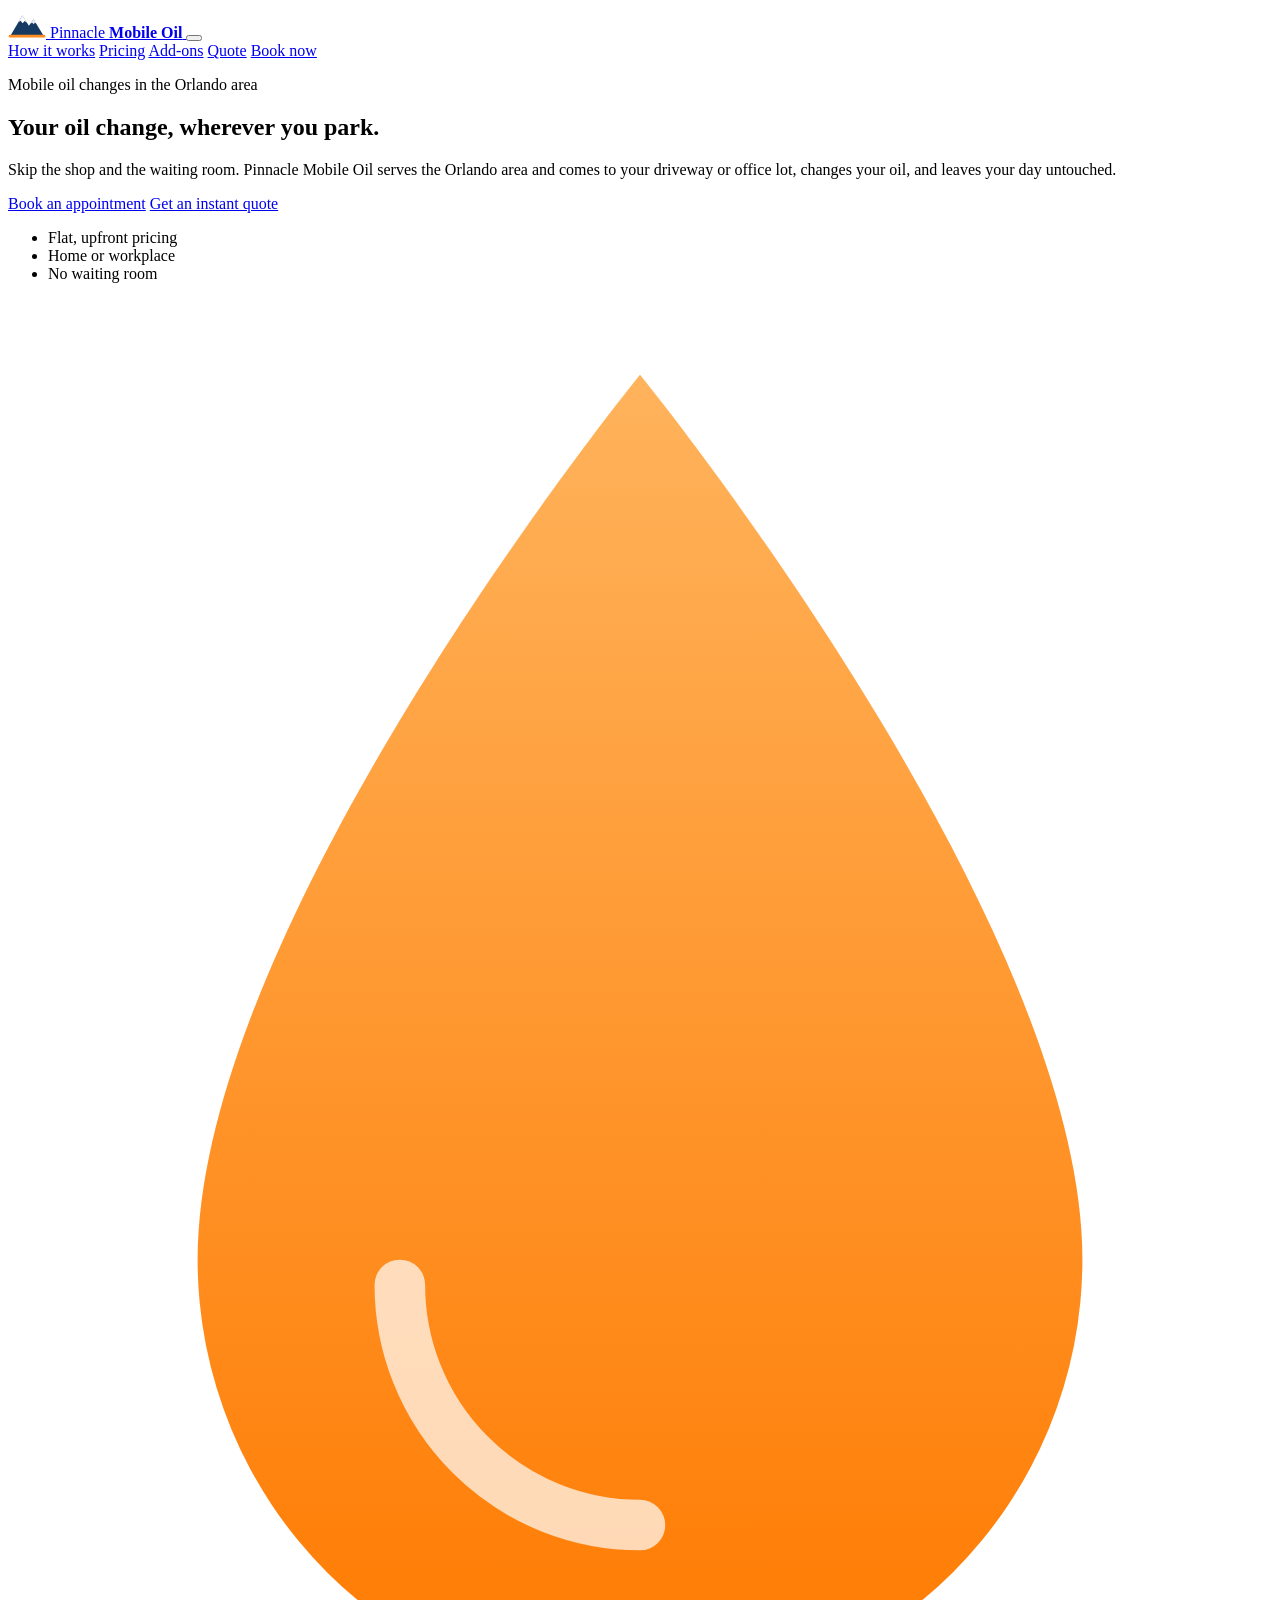
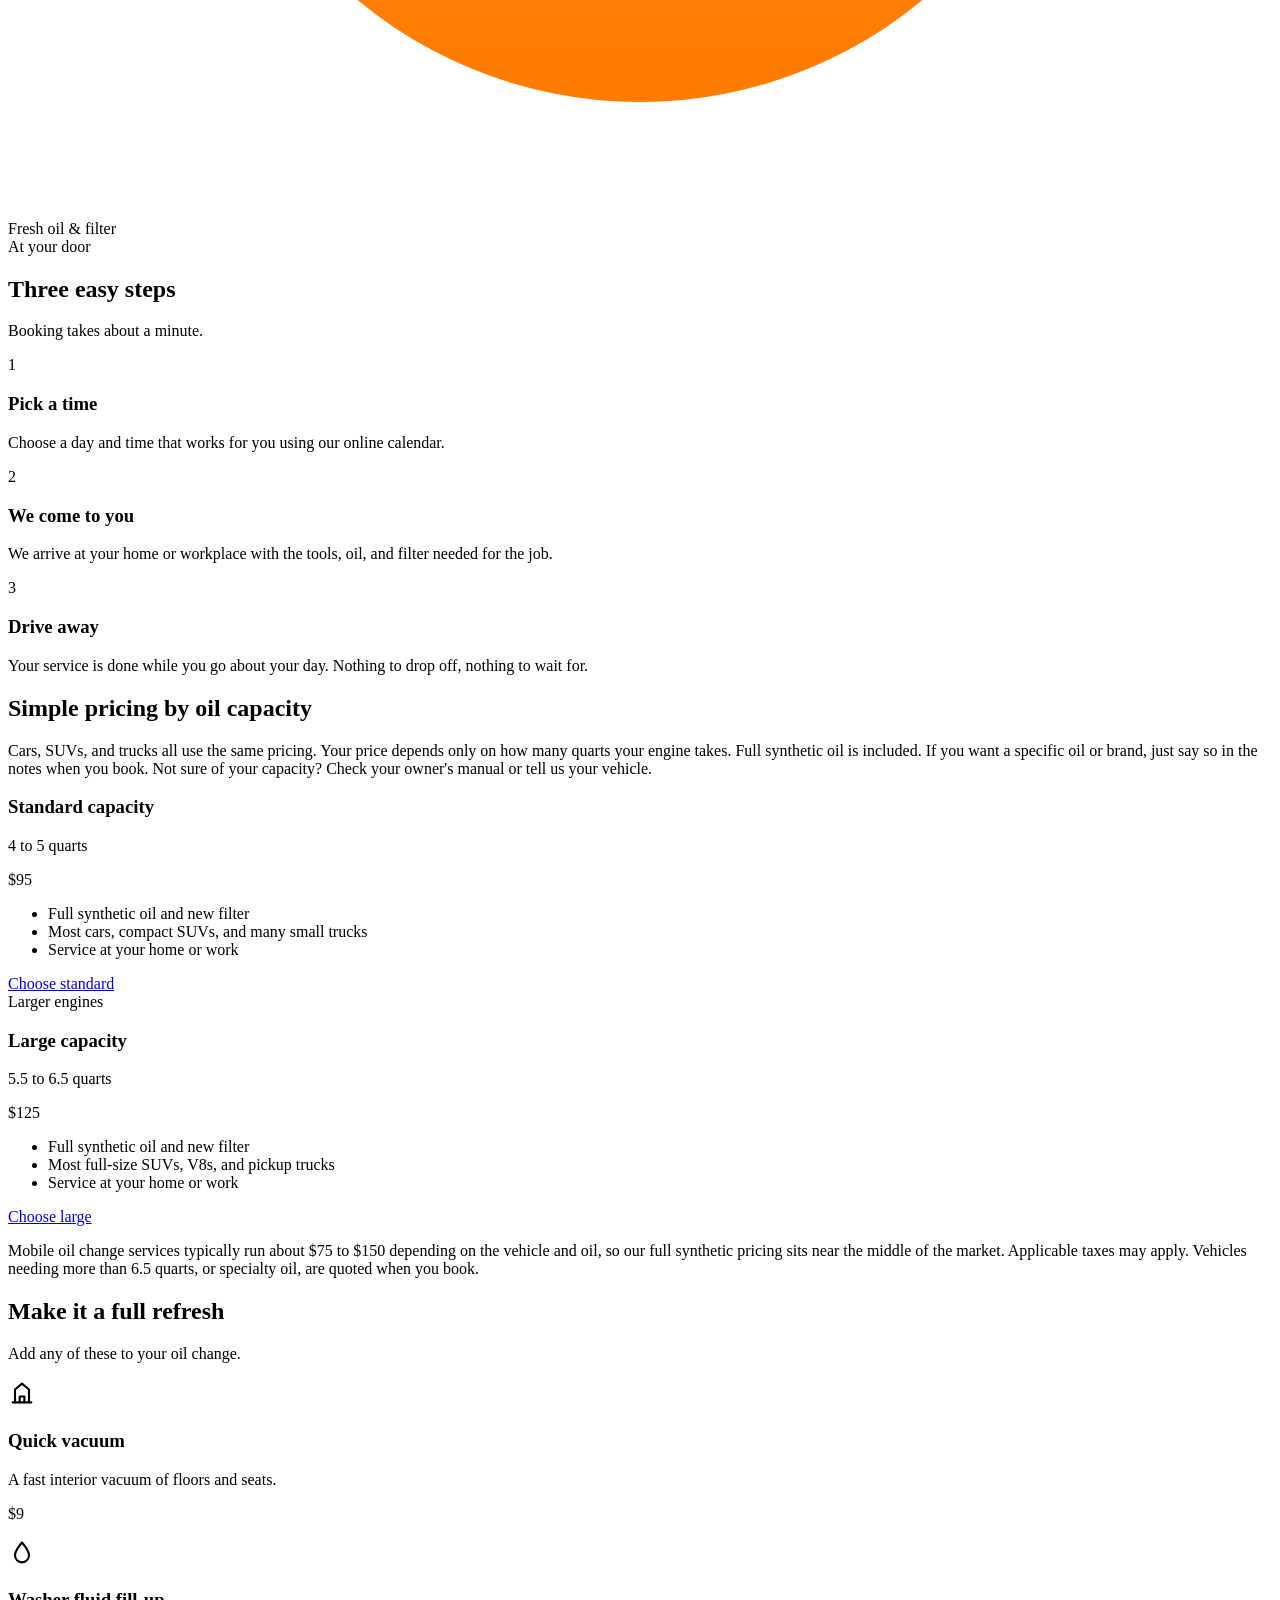
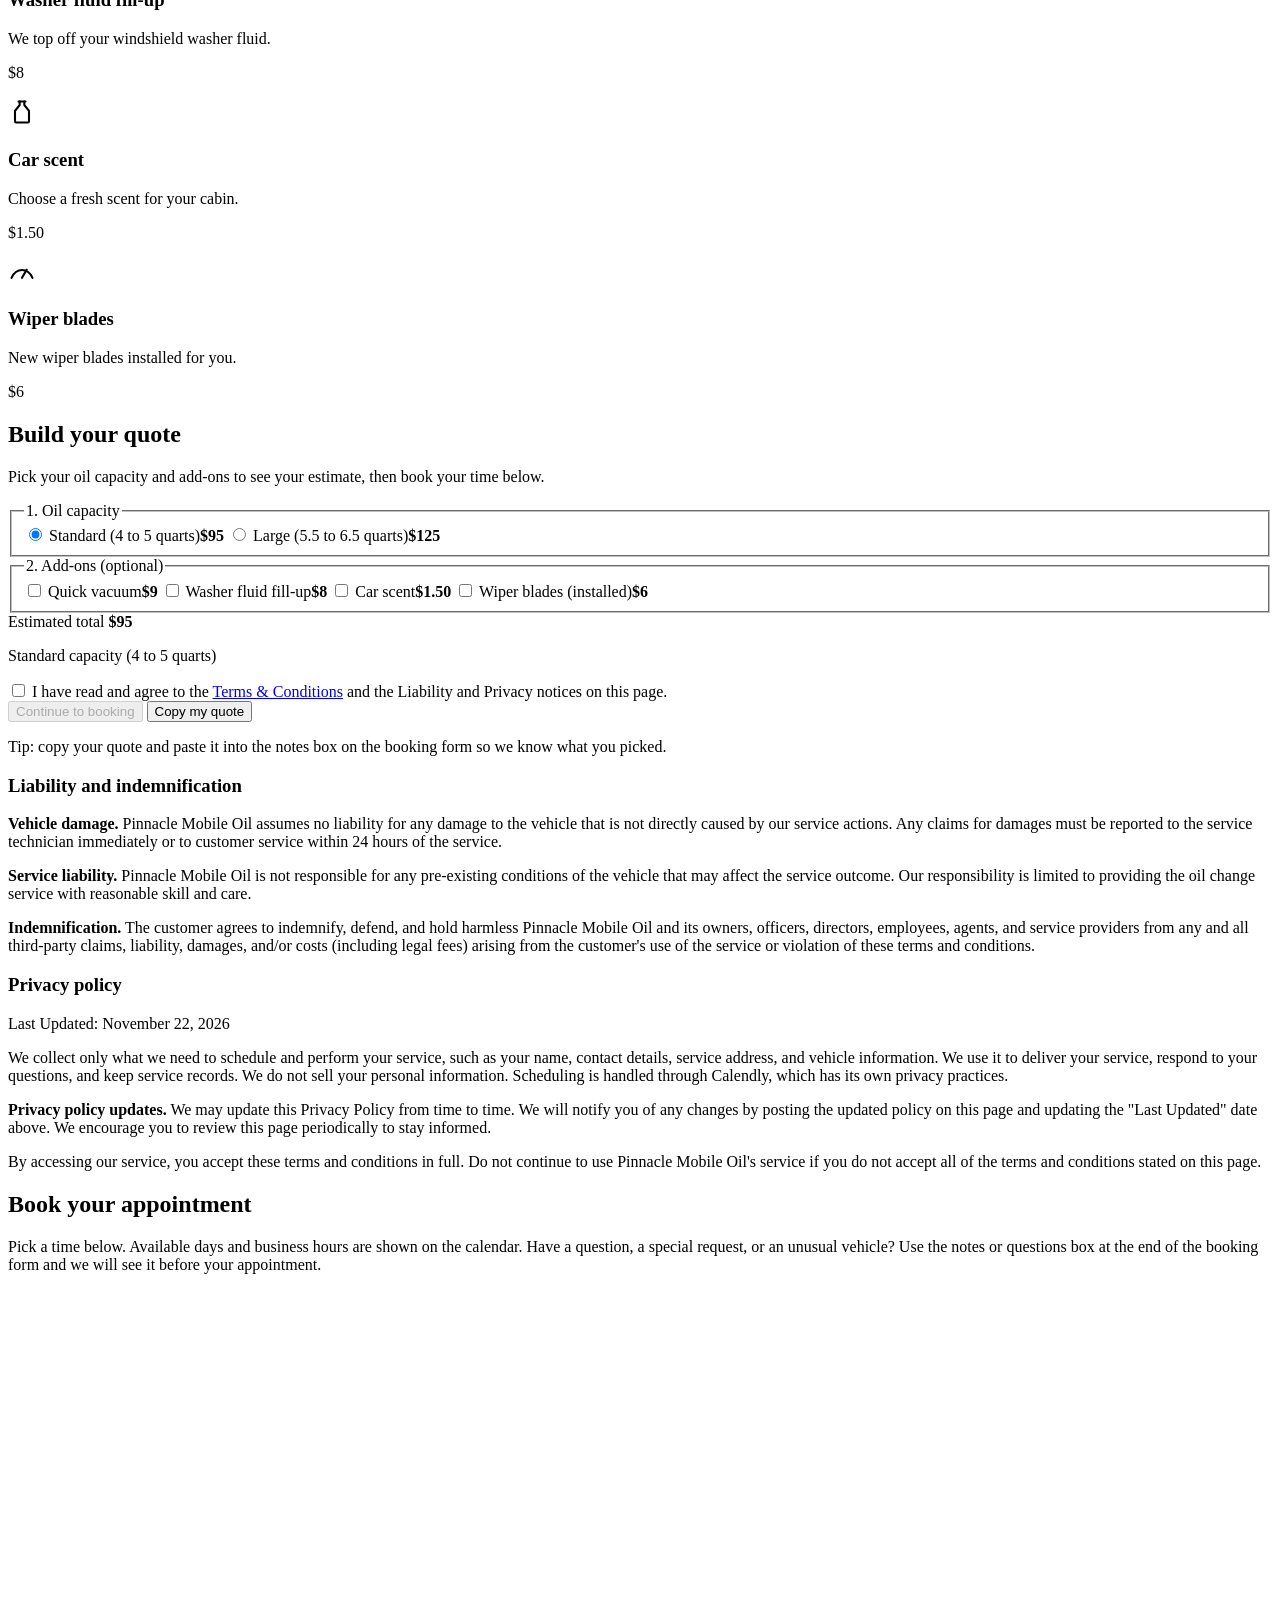
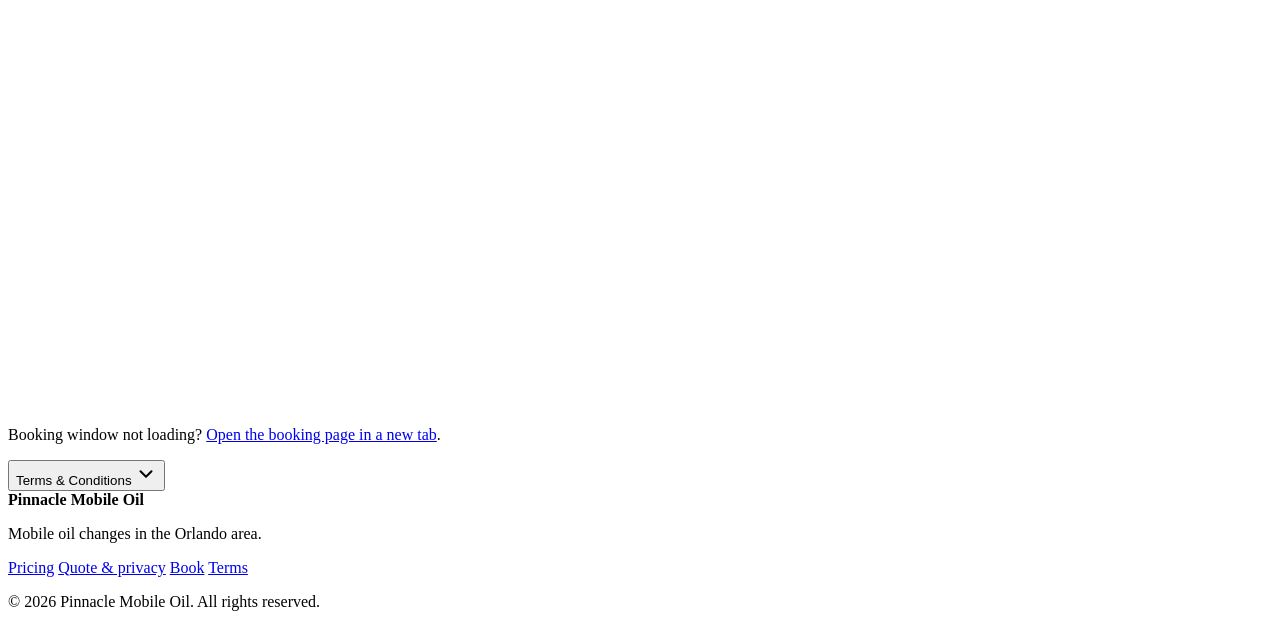
==== commit 501dcdc5: "Update index.html" ====
--- a/index.html
+++ b/index.html
@@ -1,881 +1,362 @@
 <!DOCTYPE html>
 <html lang="en">
 <head>
-  <meta charset="UTF-8" />
-  <meta name="viewport" content="width=device-width, initial-scale=1.0" />
-  <title>Pinnacle Mobile Oil | Top-Tier Mobile Oil Changes — East Orlando</title>
-  <meta name="description" content="Pinnacle Mobile Oil — top-tier mobile oil changes in East Orlando from $79.99. Call or text 787-618-0170. Choose your vehicle, oil option, and filter." />
-  <link rel="preconnect" href="https://fonts.googleapis.com" />
-  <link rel="preconnect" href="https://fonts.gstatic.com" crossorigin />
-  <link href="https://fonts.googleapis.com/css2?family=Inter:wght@400;500;600;700;800&family=Montserrat:wght@600;700;800&display=swap" rel="stylesheet" />
-  <style>
-    :root {
-      --bg: #0a1628;
-      --surface: #0f1f35;
-      --surface-2: #152a45;
-      --border: #2a4060;
-      --text: #f0f4fa;
-      --muted: #9db0c9;
-      --primary: #c8d4e6;
-      --primary-dark: #a8b8d0;
-      --accent: #e8eef8;
-      --silver: #d4dde8;
-      --navy: #0a1628;
-      --radius: 14px;
-      --shadow: 0 10px 30px rgba(0,0,0,.4);
-    }
-    * { box-sizing: border-box; margin: 0; padding: 0; }
-    html { scroll-behavior: smooth; }
-    body {
-      font-family: 'Inter', system-ui, -apple-system, sans-serif;
-      background: var(--bg);
-      color: var(--text);
-      line-height: 1.55;
-      min-height: 100vh;
-    }
-    a { color: var(--primary); text-decoration: none; }
-    a:hover { text-decoration: underline; }
-    .container { width: min(1100px, 92%); margin: 0 auto; }
-
-    /* Header */
-    header {
-      position: sticky; top: 0; z-index: 50;
-      background: rgba(11,18,32,.85);
-      backdrop-filter: blur(12px);
-      border-bottom: 1px solid var(--border);
-    }
-    .nav {
-      display: flex; align-items: center; justify-content: space-between;
-      padding: 0.9rem 0; gap: 1rem;
-    }
-    .logo {
-      font-family: 'Montserrat', Inter, sans-serif;
-      font-weight: 800; font-size: 1.05rem; letter-spacing: 0.04em;
-      display: flex; align-items: center; gap: 0.65rem;
-      color: var(--silver);
-      text-decoration: none;
-    }
-    .logo:hover { text-decoration: none; color: #fff; }
-    .logo-mark {
-      width: 36px; height: 28px; flex-shrink: 0;
-    }
-    .logo-text { display: flex; flex-direction: column; line-height: 1.1; }
-    .logo-text strong { font-size: 1.05rem; letter-spacing: 0.12em; }
-    .logo-text small {
-      font-size: 0.65rem; font-weight: 600; letter-spacing: 0.18em;
-      color: var(--muted); text-transform: uppercase;
-    }
-    .nav-links { display: flex; gap: 1.25rem; flex-wrap: wrap; }
-    .nav-links a { color: var(--muted); font-weight: 500; font-size: 0.95rem; }
-    .nav-links a:hover { color: var(--text); text-decoration: none; }
-    @media (max-width: 720px) {
-      .nav-links { display: none; }
-    }
-    .btn {
-      display: inline-flex; align-items: center; justify-content: center;
-      gap: 0.4rem; padding: 0.7rem 1.2rem; border-radius: 999px;
-      font-weight: 600; font-size: 0.95rem; border: none; cursor: pointer;
-      transition: transform .15s, background .15s, box-shadow .15s;
-    }
-    .btn:active { transform: scale(0.98); }
-    .btn-primary {
-      background: linear-gradient(145deg, #e8eef8, #b8c5d8);
-      color: #0a1628; box-shadow: 0 6px 20px rgba(200,212,230,.25);
-      font-weight: 700;
-    }
-    .btn-primary:hover { box-shadow: 0 8px 24px rgba(200,212,230,.4); text-decoration: none; filter: brightness(1.05); }
-    .btn-outline {
-      background: transparent; color: var(--silver);
-      border: 1px solid var(--border);
-    }
-    .btn-outline:hover { border-color: var(--silver); color: #fff; text-decoration: none; }
-    .btn-accent { background: var(--silver); color: #0a1628; }
-    .btn-block { width: 100%; }
-
-    /* Hero */
-    .hero {
-      padding: 4.5rem 0 3.5rem;
-      background:
-        radial-gradient(ellipse 70% 50% at 75% 0%, rgba(200,212,230,.12), transparent),
-        radial-gradient(ellipse 50% 40% at 15% 60%, rgba(42,64,96,.25), transparent);
-    }
-    .hero-grid {
-      display: grid; grid-template-columns: 1.15fr 0.85fr; gap: 2.5rem; align-items: center;
-    }
-    @media (max-width: 860px) { .hero-grid { grid-template-columns: 1fr; } }
-    .hero h1 {
-      font-family: 'Montserrat', Inter, sans-serif;
-      font-size: clamp(2rem, 4.5vw, 2.85rem); font-weight: 800;
-      letter-spacing: -0.03em; line-height: 1.15; margin-bottom: 1rem;
-    }
-    .hero h1 em {
-      font-style: normal;
-      background: linear-gradient(180deg, #ffffff, #a8b8d0);
-      -webkit-background-clip: text;
-      background-clip: text;
-      color: transparent;
-    }
-    .hero p.lead { color: var(--muted); font-size: 1.1rem; max-width: 38ch; margin-bottom: 1.25rem; }
-    .hero-meta {
-      display: flex; flex-wrap: wrap; gap: 0.75rem; margin-bottom: 1.75rem;
-    }
-    .pill {
-      display: inline-flex; align-items: center; gap: 0.35rem;
-      background: var(--surface-2); border: 1px solid var(--border);
-      padding: 0.4rem 0.85rem; border-radius: 999px; font-size: 0.9rem; font-weight: 600;
-    }
-    .pill.price { color: #fff; border-color: rgba(200,212,230,.4); background: rgba(200,212,230,.12); }
-    .pill.area { color: var(--silver); border-color: rgba(200,212,230,.3); background: rgba(200,212,230,.08); }
-    .hero-cta { display: flex; flex-wrap: wrap; gap: 0.75rem; }
-    .hero-card {
-      background: var(--surface); border: 1px solid var(--border);
-      border-radius: var(--radius); padding: 1.5rem; box-shadow: var(--shadow);
-    }
-    .hero-card h3 { font-size: 1rem; margin-bottom: 0.75rem; color: var(--muted); font-weight: 600; }
-    .stat-row { display: grid; grid-template-columns: 1fr 1fr; gap: 1rem; }
-    .stat { text-align: center; padding: 0.75rem; background: var(--surface-2); border-radius: 10px; }
-    .stat strong { display: block; font-size: 1.4rem; color: var(--primary); }
-    .stat span { font-size: 0.8rem; color: var(--muted); }
-
-    /* Pricing / includes / add-ons */
-    .price-hero {
-      font-size: 2.5rem; font-weight: 800; letter-spacing: -0.03em; color: var(--accent);
-      line-height: 1;
-    }
-    .price-hero small { font-size: 1rem; font-weight: 600; color: var(--muted); }
-    .includes-list, .addon-list { list-style: none; }
-    .includes-list li, .addon-list li {
-      display: flex; align-items: flex-start; gap: 0.6rem;
-      padding: 0.55rem 0; border-bottom: 1px solid var(--border); font-size: 0.95rem;
-    }
-    .includes-list li:last-child, .addon-list li:last-child { border-bottom: none; }
-    .check {
-      flex-shrink: 0; width: 1.25rem; height: 1.25rem; border-radius: 50%;
-      background: rgba(200,212,230,.15); color: var(--silver);
-      display: flex; align-items: center; justify-content: center; font-size: 0.75rem; font-weight: 700;
-      margin-top: 0.15rem;
-    }
-    .addon-row {
-      display: flex; justify-content: space-between; align-items: center; gap: 1rem; width: 100%;
-    }
-    .addon-price { font-weight: 700; color: var(--primary); white-space: nowrap; }
-    .grid-2 { display: grid; grid-template-columns: 1fr 1fr; gap: 1.25rem; }
-    @media (max-width: 700px) { .grid-2 { grid-template-columns: 1fr; } }
-
-    /* Sections */
-    section { padding: 3.5rem 0; }
-    section h2 {
-      font-size: clamp(1.6rem, 3vw, 2rem); font-weight: 800;
-      letter-spacing: -0.02em; margin-bottom: 0.5rem;
-    }
-    .section-sub { color: var(--muted); margin-bottom: 2rem; max-width: 55ch; }
-    .card {
-      background: var(--surface); border: 1px solid var(--border);
-      border-radius: var(--radius); padding: 1.5rem;
-    }
-    .grid-3 { display: grid; grid-template-columns: repeat(3, 1fr); gap: 1.25rem; }
-    @media (max-width: 800px) { .grid-3 { grid-template-columns: 1fr; } }
-
-    /* How it works */
-    .steps { display: grid; grid-template-columns: repeat(4, 1fr); gap: 1rem; }
-    @media (max-width: 900px) { .steps { grid-template-columns: 1fr 1fr; } }
-    @media (max-width: 500px) { .steps { grid-template-columns: 1fr; } }
-    .step {
-      background: var(--surface); border: 1px solid var(--border);
-      border-radius: var(--radius); padding: 1.25rem; position: relative;
-    }
-    .step-num {
-      width: 2rem; height: 2rem; border-radius: 50%;
-      background: linear-gradient(145deg, #e8eef8, #8a9bb5); color: #0a1628; font-weight: 700;
-      display: flex; align-items: center; justify-content: center;
-      font-size: 0.9rem; margin-bottom: 0.75rem;
-    }
-    .step h3 { font-size: 1.05rem; margin-bottom: 0.35rem; }
-    .step p { color: var(--muted); font-size: 0.9rem; }
-
-    /* Vehicle finder */
-    #oil-finder { background: linear-gradient(180deg, transparent, rgba(14,165,233,.04)); }
-    .finder-form {
-      display: grid; grid-template-columns: repeat(4, 1fr); gap: 1rem; margin-bottom: 1.25rem;
-    }
-    @media (max-width: 800px) { .finder-form { grid-template-columns: 1fr 1fr; } }
-    @media (max-width: 480px) { .finder-form { grid-template-columns: 1fr; } }
-    label { display: block; font-size: 0.85rem; color: var(--muted); margin-bottom: 0.35rem; font-weight: 500; }
-    select, input, textarea {
-      width: 100%; padding: 0.7rem 0.9rem; border-radius: 10px;
-      border: 1px solid var(--border); background: var(--surface-2);
-      color: var(--text); font: inherit; outline: none;
-    }
-    select {
-      appearance: auto;
-      -webkit-appearance: menulist;
-      cursor: pointer;
-      background-color: #1a2332;
-      color: #e8eef7;
-    }
-    select option {
-      background-color: #1a2332;
-      color: #e8eef7;
-    }
-    select:disabled {
-      opacity: 0.55;
-      cursor: not-allowed;
-    }
-    select:focus, input:focus, textarea:focus { border-color: var(--primary); }
-    .result-box {
-      display: none; margin-top: 1rem; padding: 1.25rem;
-      background: var(--surface-2); border: 1px solid var(--border);
-      border-radius: var(--radius);
-    }
-    .result-box.show { display: block; }
-    .result-box h3 { color: var(--accent); margin-bottom: 0.5rem; }
-    .oil-badge {
-      display: inline-block; background: rgba(14,165,233,.15);
-      color: var(--primary); padding: 0.35rem 0.75rem; border-radius: 999px;
-      font-weight: 700; font-size: 1.1rem; margin: 0.5rem 0;
-    }
-    .note { font-size: 0.85rem; color: var(--muted); margin-top: 0.5rem; }
-
-    /* Oil options */
-    .option-card {
-      border: 1px solid var(--border); border-radius: var(--radius);
-      padding: 1.5rem; background: var(--surface); transition: border-color .2s, transform .15s;
-      display: flex; flex-direction: column; height: 100%;
-    }
-    .option-card:hover { border-color: var(--primary); transform: translateY(-2px); }
-    .option-card.selected { border-color: var(--silver); box-shadow: 0 0 0 2px rgba(200,212,230,.25); }
-    .option-card h3 { font-size: 1.15rem; margin-bottom: 0.5rem; }
-    .option-card p { color: var(--muted); font-size: 0.95rem; flex-grow: 1; }
-    .option-card .price-hint { margin: 1rem 0 0.75rem; font-weight: 600; color: var(--accent); }
-    .option-num {
-      width: 1.75rem; height: 1.75rem; border-radius: 50%;
-      background: var(--surface-2); border: 1px solid var(--border);
-      display: flex; align-items: center; justify-content: center;
-      font-weight: 700; font-size: 0.85rem; margin-bottom: 0.75rem;
-    }
-
-    /* Booking */
-    .booking-grid { display: grid; grid-template-columns: 1fr 1fr; gap: 1.5rem; }
-    @media (max-width: 700px) { .booking-grid { grid-template-columns: 1fr; } }
-    .tool-list { list-style: none; }
-    .tool-list li {
-      padding: 0.85rem 0; border-bottom: 1px solid var(--border);
-      display: flex; flex-direction: column; gap: 0.2rem;
-    }
-    .tool-list li:last-child { border-bottom: none; }
-    .tool-list strong { color: var(--text); }
-    .tool-list span { color: var(--muted); font-size: 0.9rem; }
-    .badge {
-      display: inline-block; font-size: 0.7rem; font-weight: 700;
-      padding: 0.15rem 0.45rem; border-radius: 6px; margin-left: 0.4rem;
-      background: rgba(200,212,230,.15); color: var(--silver); vertical-align: middle;
-    }
-
-    /* Contact / QR */
-    .qr-section {
-      display: grid; grid-template-columns: 1fr auto; gap: 2rem; align-items: center;
-    }
-    @media (max-width: 600px) { .qr-section { grid-template-columns: 1fr; text-align: center; } }
-    #qrcode {
-      background: #fff; padding: 12px; border-radius: 12px;
-      display: inline-flex; box-shadow: var(--shadow);
-    }
-    #qrcode img, #qrcode canvas { display: block; }
-
-    footer {
-      border-top: 1px solid var(--border); padding: 2rem 0; margin-top: 2rem;
-      color: var(--muted); font-size: 0.9rem; text-align: center;
-    }
-
-    /* Utility */
-    .mt-1 { margin-top: 0.5rem; }
-    .mt-2 { margin-top: 1rem; }
-    .hidden { display: none !important; }
-  </style>
+  <meta charset="utf-8">
+  <meta name="viewport" content="width=device-width, initial-scale=1">
+  <title>Pinnacle Mobile Oil | Orlando Mobile Oil Changes</title>
+  <meta name="description" content="Pinnacle Mobile Oil brings full synthetic oil changes to your home or workplace in the Orlando area. Simple flat pricing, optional add-ons, and easy online booking.">
+  <meta name="theme-color" content="#0f2742">
+  <link rel="preconnect" href="https://fonts.googleapis.com">
+  <link rel="preconnect" href="https://fonts.gstatic.com" crossorigin>
+  <link href="https://fonts.googleapis.com/css2?family=Inter:wght@400;500;600&family=Poppins:wght@600;700;800&display=swap" rel="stylesheet">
+  <link rel="icon" href="data:image/svg+xml,%3Csvg xmlns='http://www.w3.org/2000/svg' viewBox='0 0 40 32'%3E%3Cpath d='M2 30L15 8l7 11 5-7 11 18z' fill='%23173a63'/%3E%3Cpath d='M2 30h36' stroke='%23ff8a1f' stroke-width='3'/%3E%3C/svg%3E">
+  <link rel="stylesheet" href="styles.css">
 </head>
 <body>
-  <header>
+
+  <header class="site-header">
     <div class="container nav">
-      <a href="#" class="logo">
-        <svg class="logo-mark" viewBox="0 0 48 36" fill="none" xmlns="http://www.w3.org/2000/svg" aria-hidden="true">
-          <path d="M4 32 L14 12 L20 22 L28 6 L44 32 Z" fill="url(#mtn)" stroke="#e8eef8" stroke-width="1.2" stroke-linejoin="round"/>
-          <defs>
-            <linearGradient id="mtn" x1="4" y1="6" x2="44" y2="32" gradientUnits="userSpaceOnUse">
-              <stop stop-color="#ffffff"/>
-              <stop offset="1" stop-color="#8a9bb5"/>
-            </linearGradient>
-          </defs>
-        </svg>
-        <span class="logo-text">
-          <strong>PINNACLE</strong>
-          <small>Mobile Oil</small>
-        </span>
+      <a href="#top" class="brand" aria-label="Pinnacle Mobile Oil home">
+        <svg viewBox="0 0 40 32" width="38" height="30" aria-hidden="true"><path d="M2 30L15 8l7 11 5-7 11 18z" fill="#173a63"/><path d="M15 8l-4.2 7.3 2.4-1.6 2.1 2.5 2.2-2.4 2.6 1.9z" fill="#fff"/><path d="M27 12l-3.3 4.6 2-.9 1.3 1.6 1.4-1.6 2 .9z" fill="#fff" opacity=".9"/><path d="M2 30h36" stroke="#ff8a1f" stroke-width="3" stroke-linecap="round"/></svg>
+        <span>Pinnacle <b>Mobile Oil</b></span>
       </a>
-      <nav class="nav-links">
+      <button class="nav-toggle" aria-label="Open menu" aria-expanded="false" aria-controls="menu">
+        <span></span><span></span><span></span>
+      </button>
+      <nav id="menu" class="menu">
+        <a href="#how">How it works</a>
         <a href="#pricing">Pricing</a>
-        <a href="#how">How it works</a>
-        <a href="#oil-finder">Oil finder</a>
-        <a href="#options">Your options</a>
-        <a href="#book">Book</a>
+        <a href="#addons">Add-ons</a>
+        <a href="#quote">Quote</a>
+        <a href="#book" class="btn btn-small">Book now</a>
       </nav>
-      <a class="btn btn-primary" href="tel:+17876180170">Call / Text</a>
     </div>
   </header>
 
-  <main>
-    <!-- Hero -->
+  <main id="top">
+
+    <!-- HERO -->
     <section class="hero">
       <div class="container hero-grid">
-        <div>
-          <h1>Top-tier mobile oil changes — <em>we come to you</em></h1>
-          <p class="lead">Pinnacle Mobile Oil serves East Orlando at your home, office, or parking lot. See the oil your engine needs, choose how oil and filters are handled, add extras, and book a time that works.</p>
-          <div class="hero-meta">
-            <span class="pill price">From $79.99</span>
-            <span class="pill area">East Orlando</span>
-            <span class="pill area">Call or Text 787-618-0170</span>
+        <div class="hero-copy">
+          <p class="eyebrow">Mobile oil changes in the Orlando area</p>
+          <h1>Your oil change, <span>wherever you park.</span></h1>
+          <p class="lead">Skip the shop and the waiting room. Pinnacle Mobile Oil serves the Orlando area and comes to your driveway or office lot, changes your oil, and leaves your day untouched.</p>
+          <div class="hero-actions">
+            <a href="#book" class="btn">Book an appointment</a>
+            <a href="#quote" class="btn btn-ghost">Get an instant quote</a>
           </div>
-          <div class="hero-cta">
-            <a class="btn btn-primary" href="#book">Book appointment</a>
-            <a class="btn btn-outline" href="tel:+17876180170">Call / Text 787-618-0170</a>
+          <ul class="trust">
+            <li>Flat, upfront pricing</li>
+            <li>Home or workplace</li>
+            <li>No waiting room</li>
+          </ul>
+        </div>
+        <div class="hero-card" aria-hidden="true">
+          <div class="drop-art">
+            <svg viewBox="0 0 200 240" width="100%" role="img" aria-label="">
+              <defs>
+                <linearGradient id="g" x1="0" y1="0" x2="0" y2="1">
+                  <stop offset="0" stop-color="#ffb35c"/><stop offset="1" stop-color="#ff7a00"/>
+                </linearGradient>
+              </defs>
+              <path d="M100 12C100 12 30 98 30 152a70 70 0 0 0 140 0C170 98 100 12 100 12z" fill="url(#g)"/>
+              <path d="M62 156a38 38 0 0 0 38 38" stroke="#fff" stroke-opacity=".7" stroke-width="8" fill="none" stroke-linecap="round"/>
+            </svg>
           </div>
-        </div>
-        <div class="hero-card">
-          <h3>Why customers choose us</h3>
-          <div class="stat-row">
-            <div class="stat"><strong>At your door</strong><span>No waiting room</span></div>
-            <div class="stat"><strong>3 oil options</strong><span>You control the oil</span></div>
-            <div class="stat"><strong>From $79.99</strong><span>Clear starting price</span></div>
-            <div class="stat"><strong>East Orlando</strong><span>We come to you</span></div>
-          </div>
-        </div>
-      </div>
-    </section>
-
-    <!-- Pricing & service area -->
-    <section id="pricing">
-      <div class="container">
-        <h2>Pricing &amp; service area</h2>
-        <p class="section-sub">Clear starting price, what’s included, and optional add-ons. Serving East Orlando.</p>
-        <div class="grid-2">
-          <div class="card">
-            <p style="color:var(--muted); font-size:0.9rem; font-weight:600; margin-bottom:0.35rem;">Starting price</p>
-            <div class="price-hero">$79.99 <small>starting</small></div>
-            <p class="mt-1" style="color:var(--muted); font-size:0.95rem;">Mobile oil change in East Orlando. Final total depends on your oil choice (you supply it, we buy your brand, or we use ours) and any add-ons.</p>
-            <h3 class="mt-2" style="font-size:1.05rem; margin-bottom:0.5rem;">What’s included</h3>
-            <ul class="includes-list">
-              <li><span class="check">✓</span><span>Full oil change at your location (home, work, or parking lot)</span></li>
-              <li><span class="check">✓</span><span>Correct oil viscosity for your vehicle (see oil finder below)</span></li>
-              <li><span class="check">✓</span><span>Installation of your oil filter — your own brand (A) or Fram Regular / Top Tier (B)</span></li>
-              <li><span class="check">✓</span><span>Proper fill level and visual inspection</span></li>
-              <li><span class="check">✓</span><span>Your choice of oil handling (supply yours, we buy your brand, or use ours)</span></li>
+          <div class="float-badge b1">Fresh oil &amp; filter</div>
+          <div class="float-badge b2">At your door</div>
+        </div>
+      </div>
+    </section>
+
+    <!-- HOW IT WORKS -->
+    <section id="how" class="section">
+      <div class="container">
+        <h2 class="section-title">Three easy steps</h2>
+        <p class="section-sub">Booking takes about a minute.</p>
+        <div class="steps">
+          <article class="step">
+            <span class="num">1</span>
+            <h3>Pick a time</h3>
+            <p>Choose a day and time that works for you using our online calendar.</p>
+          </article>
+          <article class="step">
+            <span class="num">2</span>
+            <h3>We come to you</h3>
+            <p>We arrive at your home or workplace with the tools, oil, and filter needed for the job.</p>
+          </article>
+          <article class="step">
+            <span class="num">3</span>
+            <h3>Drive away</h3>
+            <p>Your service is done while you go about your day. Nothing to drop off, nothing to wait for.</p>
+          </article>
+        </div>
+      </div>
+    </section>
+
+    <!-- PRICING -->
+    <section id="pricing" class="section alt">
+      <div class="container">
+        <h2 class="section-title">Simple pricing by oil capacity</h2>
+        <p class="section-sub">Cars, SUVs, and trucks all use the same pricing. Your price depends only on how many quarts your engine takes. Full synthetic oil is included. If you want a specific oil or brand, just say so in the notes when you book. Not sure of your capacity? Check your owner's manual or tell us your vehicle.</p>
+
+        <div class="price-grid">
+          <article class="price-card">
+            <h3>Standard capacity</h3>
+            <p class="qts">4 to 5 quarts</p>
+            <p class="price"><span>$</span>95</p>
+            <ul class="checks">
+              <li>Full synthetic oil and new filter</li>
+              <li>Most cars, compact SUVs, and many small trucks</li>
+              <li>Service at your home or work</li>
             </ul>
-            <p class="note mt-1">Service area: <strong>East Orlando</strong>. Not sure if we cover you? Message us with your zip or address when you book.</p>
-            <h3 class="mt-2" style="font-size:1.05rem; margin-bottom:0.5rem;">Payment methods</h3>
-            <div style="display:flex; flex-wrap:wrap; gap:0.5rem;">
-              <span class="pill">Cash</span>
-              <span class="pill">Zelle</span>
-              <span class="pill">Cash App</span>
-              <span class="pill">Crypto</span>
-            </div>
-            <p class="note mt-1">Pay when the job is done. We’ll confirm Zelle, Cash App, or crypto details when your appointment is set.</p>
-          </div>
-          <div class="card">
-            <h3 style="font-size:1.05rem; margin-bottom:0.75rem;">Optional add-ons</h3>
-            <p style="color:var(--muted); font-size:0.95rem; margin-bottom:1rem;">Add these when you book — quick extras while we’re already there.</p>
-            <ul class="addon-list">
-              <li>
-                <div class="addon-row">
-                  <div>
-                    <strong>New wiper blades</strong>
-                    <div style="color:var(--muted); font-size:0.9rem;">Fresh blades for clear visibility</div>
-                  </div>
-                  <span class="addon-price">+$7</span>
-                </div>
-              </li>
-              <li>
-                <div class="addon-row">
-                  <div>
-                    <strong>Windshield washer fluid</strong>
-                    <div style="color:var(--muted); font-size:0.9rem;">Top-up or fill while we service</div>
-                  </div>
-                  <span class="addon-price">+$5</span>
-                </div>
-              </li>
-              <li>
-                <div class="addon-row">
-                  <div>
-                    <strong>Quick vacuum</strong>
-                    <div style="color:var(--muted); font-size:0.9rem;">Fast interior vacuum while we’re on site</div>
-                  </div>
-                  <span class="addon-price">+$8</span>
-                </div>
-              </li>
-              <li>
-                <div class="addon-row">
-                  <div>
-                    <strong>Car fragrance</strong>
-                    <div style="color:var(--muted); font-size:0.9rem;">Fresh scent for the cabin</div>
-                  </div>
-                  <span class="addon-price">+$1.50</span>
-                </div>
-              </li>
+            <a href="#quote" class="btn btn-block" data-pick="standard">Choose standard</a>
+          </article>
+
+          <article class="price-card featured">
+            <span class="ribbon">Larger engines</span>
+            <h3>Large capacity</h3>
+            <p class="qts">5.5 to 6.5 quarts</p>
+            <p class="price"><span>$</span>125</p>
+            <ul class="checks">
+              <li>Full synthetic oil and new filter</li>
+              <li>Most full-size SUVs, V8s, and pickup trucks</li>
+              <li>Service at your home or work</li>
             </ul>
-            <p class="note mt-2">Choose add-ons when you book on Calendly (or mention them when you call/text).</p>
-            <a class="btn btn-primary btn-block mt-2" href="#book">Book with add-ons</a>
-          </div>
-        </div>
-      </div>
-    </section>
-
-    <!-- How it works -->
-    <section id="how">
-      <div class="container">
-        <h2>How it works</h2>
-        <p class="section-sub">Four clear steps. Every button and choice has a purpose.</p>
-        <div class="steps">
-          <div class="step">
-            <div class="step-num">1</div>
-            <h3>Select your vehicle</h3>
-            <p>Brand, year, model, and engine so we know the correct oil specification.</p>
-          </div>
-          <div class="step">
-            <div class="step-num">2</div>
-            <h3>See recommended oil</h3>
-            <p>We show the viscosity and typical grade your motor needs.</p>
-          </div>
-          <div class="step">
-            <div class="step-num">3</div>
-            <h3>Oil &amp; filter options</h3>
-            <p>Review how oil and filters work — you’ll confirm your choices when you book.</p>
-          </div>
-          <div class="step">
-            <div class="step-num">4</div>
-            <h3>Book a time</h3>
-            <p>Schedule online and answer oil, filter, and add-on questions in the booking form.</p>
-          </div>
-        </div>
-      </div>
-    </section>
-
-    <!-- Oil finder -->
-    <section id="oil-finder">
-      <div class="container">
-        <h2>Vehicle oil finder</h2>
-        <p class="section-sub">Select your vehicle details. We’ll recommend the oil type your engine typically needs. Always confirm with your owner’s manual for the final word.</p>
-        <div class="card">
-          <div class="finder-form">
-            <div>
-              <label for="make">Brand</label>
-              <select id="make">
-                <option value="">Select brand</option>
-              </select>
-            </div>
-            <div>
-              <label for="year">Year</label>
-              <select id="year" disabled>
-                <option value="">Select year</option>
-              </select>
-            </div>
-            <div>
-              <label for="model">Model</label>
-              <select id="model" disabled>
-                <option value="">Select model</option>
-              </select>
-            </div>
-            <div>
-              <label for="engine">Engine / Motor</label>
-              <select id="engine" disabled>
-                <option value="">Select engine</option>
-              </select>
-            </div>
-          </div>
-          <button type="button" class="btn btn-primary" id="lookup-btn">Get oil recommendation</button>
-          <div class="result-box" id="result">
-            <h3>Recommended oil</h3>
-            <div id="vehicle-label"></div>
-            <div class="oil-badge" id="oil-grade">—</div>
-            <p id="oil-detail"></p>
-            <p class="note">This is a typical factory recommendation for common configurations. Always verify with your owner’s manual or the oil filler cap. European vehicles may require specific approvals (e.g. BMW LL, VW 504).</p>
-          </div>
-        </div>
-      </div>
-    </section>
-
-    <!-- Three options -->
-    <section id="options">
-      <div class="container">
-        <h2>Oil supply options</h2>
-        <p class="section-sub">Here’s how oil can be handled. You’ll pick your option when you book — no need to choose on this page.</p>
-        <div class="grid-3">
-          <div class="option-card">
-            <div class="option-num">1</div>
-            <h3>You supply the oil</h3>
-            <p>Buy your preferred oil ahead of time. We perform the full service with what you provide. Best if you already have a favorite brand or found a good deal.</p>
-            <div class="price-hint">From $79.99 · labor (you supply oil)</div>
-          </div>
-          <div class="option-card">
-            <div class="option-num">2</div>
-            <h3>Tell us the brand — we buy it</h3>
-            <p>Tell us the exact oil brand and grade you want. We purchase it, bring it, and add the oil cost to your service total.</p>
-            <div class="price-hint">From $79.99 + oil cost</div>
-          </div>
-          <div class="option-card">
-            <div class="option-num">3</div>
-            <h3>Use our oil</h3>
-            <p>We use a quality oil that meets or exceeds the specification for your engine. Simple, no extra shopping.</p>
-            <div class="price-hint">From $79.99 · package with our oil</div>
-          </div>
-        </div>
-
-        <h2 class="mt-2" style="margin-top:2.5rem;">Oil filter options</h2>
-        <p class="section-sub">You provide the filter either way. You’ll confirm A or B (and Fram tier if needed) in the booking form.</p>
-        <div class="grid-2">
-          <div class="option-card">
-            <div class="option-num">A</div>
-            <h3>You buy your own filter</h3>
-            <p>Purchase any oil filter brand and type you prefer. Bring it to the appointment — we install the filter you provide.</p>
-            <div class="price-hint">You purchase (any brand) · we install</div>
-          </div>
-          <div class="option-card">
-            <div class="option-num">B</div>
-            <h3>Fram oil filter</h3>
-            <p>Use a Fram filter — Regular tier or Top tier. You’ll specify which tier when you book. We install it with your service.</p>
-            <div class="price-hint">Fram · Regular or Top Tier</div>
-          </div>
-        </div>
-        <p class="note mt-2">Ready to schedule? <a href="#book">Book an appointment</a> and answer oil, filter, and add-on questions there.</p>
-      </div>
-    </section>
-
-    <!-- Booking -->
-    <section id="book">
-      <div class="container">
-        <h2>Book an appointment</h2>
-        <p class="section-sub">Pick a time that works for you. Serving East Orlando — from $79.99. Prefer to call or text? <a href="tel:+17876180170">787-618-0170</a></p>
-
-        <div class="card" style="margin-bottom:1.25rem; text-align:center;">
-          <p style="color:var(--muted); margin-bottom:1rem;">Open the full booking calendar in one click, or use the embedded calendar below.</p>
-          <a class="btn btn-primary" href="https://calendly.com/pantojaefrain1127/pinnacle-appointment" target="_blank" rel="noopener">Book on Calendly</a>
-        </div>
-
-        <div class="card" style="padding:0; overflow:hidden;">
-          <div class="calendly-inline-widget" data-url="https://calendly.com/pantojaefrain1127/pinnacle-appointment?hide_gdpr_banner=1" style="min-width:320px; height:700px;"></div>
-        </div>
-        <p class="note mt-1">If the calendar doesn’t load, use the <strong>Book on Calendly</strong> button above or call/text 787-618-0170.</p>
-      </div>
-    </section>
-    <script type="text/javascript" src="https://assets.calendly.com/assets/external/widget.js" async></script>
-
-    </main>
-
-  <footer>
-    <div class="container">
-      <p>© <span id="year-copy"></span> Pinnacle Mobile Oil · East Orlando · 787-618-0170</p>
-      <p class="mt-1">Professional mobile service. Oil specifications are typical recommendations — always confirm with your vehicle’s owner’s manual.</p>
+            <a href="#quote" class="btn btn-block" data-pick="large">Choose large</a>
+          </article>
+        </div>
+
+        <p class="fine">Mobile oil change services typically run about $75 to $150 depending on the vehicle and oil, so our full synthetic pricing sits near the middle of the market. Applicable taxes may apply. Vehicles needing more than 6.5 quarts, or specialty oil, are quoted when you book.</p>
+      </div>
+    </section>
+
+    <!-- ADD-ONS -->
+    <section id="addons" class="section">
+      <div class="container">
+        <h2 class="section-title">Make it a full refresh</h2>
+        <p class="section-sub">Add any of these to your oil change.</p>
+        <div class="addon-grid">
+          <article class="addon">
+            <div class="icon" aria-hidden="true">
+              <svg viewBox="0 0 24 24" width="28" height="28" fill="none" stroke="currentColor" stroke-width="1.8" stroke-linecap="round" stroke-linejoin="round"><path d="M4 20h16"/><path d="M6 20V9l6-5 6 5v11"/><path d="M10 20v-5h4v5"/></svg>
+            </div>
+            <h3>Quick vacuum</h3>
+            <p>A fast interior vacuum of floors and seats.</p>
+            <p class="addon-price">$9</p>
+          </article>
+          <article class="addon">
+            <div class="icon" aria-hidden="true">
+              <svg viewBox="0 0 24 24" width="28" height="28" fill="none" stroke="currentColor" stroke-width="1.8" stroke-linecap="round" stroke-linejoin="round"><path d="M12 3s6 7 6 11a6 6 0 0 1-12 0c0-4 6-11 6-11z"/></svg>
+            </div>
+            <h3>Washer fluid fill-up</h3>
+            <p>We top off your windshield washer fluid.</p>
+            <p class="addon-price">$8</p>
+          </article>
+          <article class="addon">
+            <div class="icon" aria-hidden="true">
+              <svg viewBox="0 0 24 24" width="28" height="28" fill="none" stroke="currentColor" stroke-width="1.8" stroke-linecap="round" stroke-linejoin="round"><path d="M9 3h6"/><path d="M10 3v3l-4 5v9a1 1 0 0 0 1 1h10a1 1 0 0 0 1-1v-9l-4-5V3"/></svg>
+            </div>
+            <h3>Car scent</h3>
+            <p>Choose a fresh scent for your cabin.</p>
+            <p class="addon-price">$1.50</p>
+          </article>
+          <article class="addon">
+            <div class="icon" aria-hidden="true">
+              <svg viewBox="0 0 24 24" width="28" height="28" fill="none" stroke="currentColor" stroke-width="1.8" stroke-linecap="round" stroke-linejoin="round"><path d="M3 17c4-9 14-9 18 0"/><path d="M12 17l4-7"/></svg>
+            </div>
+            <h3>Wiper blades</h3>
+            <p>New wiper blades installed for you.</p>
+            <p class="addon-price">$6</p>
+          </article>
+        </div>
+      </div>
+    </section>
+
+    <!-- QUOTE + PRIVACY -->
+    <section id="quote" class="section alt">
+      <div class="container">
+        <h2 class="section-title">Build your quote</h2>
+        <p class="section-sub">Pick your oil capacity and add-ons to see your estimate, then book your time below.</p>
+
+        <div class="quote-grid">
+          <form class="quote-card" id="quoteForm" onsubmit="return false">
+            <fieldset>
+              <legend>1. Oil capacity</legend>
+              <label class="choice">
+                <input type="radio" name="tier" value="95" data-label="Standard capacity (4 to 5 quarts), full synthetic" checked>
+                <span>Standard (4 to 5 quarts)</span><b>$95</b>
+              </label>
+              <label class="choice">
+                <input type="radio" name="tier" value="125" data-label="Large capacity (5.5 to 6.5 quarts), full synthetic">
+                <span>Large (5.5 to 6.5 quarts)</span><b>$125</b>
+              </label>
+            </fieldset>
+
+            <fieldset>
+              <legend>2. Add-ons (optional)</legend>
+              <label class="choice">
+                <input type="checkbox" name="addon" value="9" data-label="Quick vacuum">
+                <span>Quick vacuum</span><b>$9</b>
+              </label>
+              <label class="choice">
+                <input type="checkbox" name="addon" value="8" data-label="Washer fluid fill-up">
+                <span>Washer fluid fill-up</span><b>$8</b>
+              </label>
+              <label class="choice">
+                <input type="checkbox" name="addon" value="1.5" data-label="Car scent">
+                <span>Car scent</span><b>$1.50</b>
+              </label>
+              <label class="choice">
+                <input type="checkbox" name="addon" value="6" data-label="Wiper blades (installed)">
+                <span>Wiper blades (installed)</span><b>$6</b>
+              </label>
+            </fieldset>
+
+            <div class="total">
+              <span>Estimated total</span>
+              <strong id="total">$95</strong>
+            </div>
+            <p class="fine" id="summary">Standard capacity (4 to 5 quarts)</p>
+
+            <div class="agree">
+              <label>
+                <input type="checkbox" id="agree">
+                <span>I have read and agree to the <a href="#terms" data-open-terms>Terms &amp; Conditions</a> and the Liability and Privacy notices on this page.</span>
+              </label>
+            </div>
+
+            <div class="quote-actions">
+              <button type="button" class="btn" id="bookBtn" disabled>Continue to booking</button>
+              <button type="button" class="btn btn-ghost" id="copyBtn">Copy my quote</button>
+            </div>
+            <p class="fine" id="copyMsg" role="status" aria-live="polite">Tip: copy your quote and paste it into the notes box on the booking form so we know what you picked.</p>
+          </form>
+
+          <aside class="notice-card" aria-label="Liability and privacy notices">
+            <h3>Liability and indemnification</h3>
+            <p><strong>Vehicle damage.</strong> Pinnacle Mobile Oil assumes no liability for any damage to the vehicle that is not directly caused by our service actions. Any claims for damages must be reported to the service technician immediately or to customer service within 24 hours of the service.</p>
+            <p><strong>Service liability.</strong> Pinnacle Mobile Oil is not responsible for any pre-existing conditions of the vehicle that may affect the service outcome. Our responsibility is limited to providing the oil change service with reasonable skill and care.</p>
+            <p><strong>Indemnification.</strong> The customer agrees to indemnify, defend, and hold harmless Pinnacle Mobile Oil and its owners, officers, directors, employees, agents, and service providers from any and all third-party claims, liability, damages, and/or costs (including legal fees) arising from the customer's use of the service or violation of these terms and conditions.</p>
+
+            <h3>Privacy policy</h3>
+            <p class="updated">Last Updated: November 22, 2026</p>
+            <p>We collect only what we need to schedule and perform your service, such as your name, contact details, service address, and vehicle information. We use it to deliver your service, respond to your questions, and keep service records. We do not sell your personal information. Scheduling is handled through Calendly, which has its own privacy practices.</p>
+            <p><strong>Privacy policy updates.</strong> We may update this Privacy Policy from time to time. We will notify you of any changes by posting the updated policy on this page and updating the "Last Updated" date above. We encourage you to review this page periodically to stay informed.</p>
+            <p>By accessing our service, you accept these terms and conditions in full. Do not continue to use Pinnacle Mobile Oil's service if you do not accept all of the terms and conditions stated on this page.</p>
+          </aside>
+        </div>
+      </div>
+    </section>
+
+    <!-- BOOKING -->
+    <section id="book" class="section">
+      <div class="container">
+        <h2 class="section-title">Book your appointment</h2>
+        <p class="section-sub">Pick a time below. Available days and business hours are shown on the calendar. Have a question, a special request, or an unusual vehicle? Use the notes or questions box at the end of the booking form and we will see it before your appointment.</p>
+        <div class="calendly-wrap">
+          <div class="calendly-inline-widget" data-url="https://calendly.com/pantojaefrain1127/pinnacle-appointment" style="min-width:320px;height:720px;"></div>
+        </div>
+        <p class="fine center">Booking window not loading? <a href="https://calendly.com/pantojaefrain1127/pinnacle-appointment" target="_blank" rel="noopener">Open the booking page in a new tab</a>.</p>
+      </div>
+    </section>
+
+    <!-- TERMS (collapsible) -->
+    <section id="terms" class="section alt">
+      <div class="container narrow">
+        <button class="terms-toggle" id="termsToggle" aria-expanded="false" aria-controls="termsPanel">
+          <span>Terms &amp; Conditions</span>
+          <svg viewBox="0 0 24 24" width="22" height="22" fill="none" stroke="currentColor" stroke-width="2.2" stroke-linecap="round" stroke-linejoin="round" aria-hidden="true"><path d="M6 9l6 6 6-6"/></svg>
+        </button>
+
+        <div class="terms-panel" id="termsPanel" hidden>
+          <p class="updated">Last Updated: November 22, 2026</p>
+          <p>These Terms &amp; Conditions ("Terms") govern your use of the website and mobile oil change services provided by Pinnacle Mobile Oil ("Pinnacle," "we," "us," or "our"). By booking, requesting, or receiving our services, you ("Customer") agree to these Terms in full. If you do not agree, please do not use our services.</p>
+
+          <h3>1. Services</h3>
+          <p>Pinnacle provides mobile oil change services in the Orlando, Florida area at the Customer's home, workplace, or another agreed location within our service area. Each service includes draining the engine oil, installing a new oil filter, and refilling with full synthetic oil in the amount appropriate for the vehicle. If the Customer wants a specific oil type, grade, or brand, the Customer must say so when booking, and the price may change. Business hours and available appointment times are shown on our online booking page. Optional add-ons (quick vacuum, washer fluid fill-up, car scents, and wiper blades) are provided only when selected.</p>
+
+          <h3>2. Pricing and capacity tiers</h3>
+          <p>Pricing is based on the engine oil capacity of the vehicle: Standard (4 to 5 quarts) and Large (5.5 to 6.5 quarts). The Customer is responsible for providing accurate vehicle information. If the vehicle's actual oil capacity differs from what was booked, or if specialty oil, a specialty filter, or extra parts are required, Pinnacle may adjust the price, and will tell the Customer before work begins. Prices shown on this website are estimates until confirmed at booking and may change without notice. Applicable taxes and fees may apply.</p>
+
+          <h3>3. Scheduling, access, and location</h3>
+          <p>Appointments are scheduled through our online booking page. The Customer agrees to provide a safe, reasonably level, accessible location, with permission to perform the work there. The Customer is responsible for confirming that service is permitted at the location, including any property owner, landlord, employer, or homeowners' association rules. The vehicle must be accessible, unlocked if needed, and available at the scheduled time. Pinnacle may decline or stop service at any location it considers unsafe, including because of weather, lighting, traffic, surface conditions, or other hazards, without liability.</p>
+
+          <h3>4. Cancellations, rescheduling, and no-shows</h3>
+          <p>Please cancel or reschedule through the booking page as early as possible. If we arrive and the vehicle or Customer is unavailable, or if service cannot be performed because of inaccurate information or an unsafe location, Pinnacle may charge a reasonable trip or no-show fee.</p>
+
+          <h3>5. Payment</h3>
+          <p>Payment is due upon completion of service unless otherwise agreed in writing. Pinnacle may accept the payment methods it makes available at the time of service. The Customer remains responsible for any unpaid balance, including reasonable collection costs where permitted by law.</p>
+
+          <h3>6. Vehicle condition and pre-existing issues</h3>
+          <p>Pinnacle may note visible conditions that it observes during service, but our service is not a diagnostic, safety, or mechanical inspection unless expressly stated. Pinnacle is not responsible for pre-existing conditions, including worn, rusted, seized, cross-threaded, or previously damaged drain plugs, oil pans, filters, gaskets, seals, or related parts, or any leak, noise, warning light, or engine problem that existed, or that arises from wear, age, prior repairs, or prior neglect. Oil and filters are installed as appropriate for the vehicle (full synthetic unless the Customer requests otherwise) based on the information provided by the Customer or the manufacturer's specifications.</p>
+
+          <h3>7. Oil level, warning lights, and follow-up</h3>
+          <p>After service, the Customer should check for leaks and monitor the oil level and any dashboard warning lights. Oil change reminders or maintenance lights that require a manual reset are the Customer's responsibility unless reset is requested. Oil change intervals should follow the vehicle manufacturer's recommendations.</p>
+
+          <h3>8. Add-on services</h3>
+          <p>Add-on services are convenience items. The vacuum service is a light, quick interior vacuum and does not include detailing, stain removal, or moving personal belongings. Pinnacle is not responsible for personal items left in the vehicle. Wiper blades are installed according to the vehicle's fit information; if a blade does not fit as expected, Pinnacle may substitute a similar blade or remove the item from the order. Car scents are provided as selected; the Customer is responsible for informing us of any allergies or sensitivities before service.</p>
+
+          <h3>9. Liability and indemnification</h3>
+          <p><strong>Vehicle damage.</strong> Pinnacle assumes no liability for any damage to the vehicle that is not directly caused by our service actions. Any claims for damages must be reported to the service technician immediately or to customer service within 24 hours of the service. Claims reported after that time may be denied.</p>
+          <p><strong>Service liability.</strong> Pinnacle is not responsible for any pre-existing conditions of the vehicle that may affect the service outcome. Our responsibility is limited to providing the oil change service with reasonable skill and care.</p>
+          <p><strong>Indemnification.</strong> The Customer agrees to indemnify, defend, and hold harmless Pinnacle and its owners, officers, directors, employees, agents, contractors, and service providers from any and all third-party claims, liability, damages, losses, and costs (including reasonable legal fees) arising from the Customer's use of the service, the Customer's breach of these Terms, the Customer's provision of inaccurate information, or the Customer's lack of authority to permit service at the location.</p>
+
+          <h3>10. Disclaimer of warranties</h3>
+          <p>To the fullest extent permitted by law, our services are provided "as is" and "as available." Except for the reasonable skill and care described above, Pinnacle makes no other warranties, express or implied, including any implied warranties of merchantability or fitness for a particular purpose. Manufacturer warranties on oil, filters, and parts remain governed by their respective manufacturers.</p>
+
+          <h3>11. Limitation of liability</h3>
+          <p>To the fullest extent permitted by law, Pinnacle will not be liable for any indirect, incidental, special, consequential, or punitive damages, including loss of use of the vehicle, towing, rental vehicles, lost income, or inconvenience. Pinnacle's total liability for any claim arising from our services will not exceed the amount the Customer paid for the specific service giving rise to the claim. Nothing in these Terms excludes liability that cannot be excluded under applicable law.</p>
+
+          <h3>12. Used oil and environmental handling</h3>
+          <p>Used oil and filters are collected and handled for recycling or disposal in accordance with applicable laws. The Customer will not interfere with that process and agrees to tell us promptly about any existing spills, leaks, or contamination at the service location.</p>
+
+          <h3>13. Customer conduct</h3>
+          <p>Pinnacle may refuse or end service immediately, without refund of any trip fee, if the Customer or any person at the location behaves in a threatening, abusive, or unsafe manner.</p>
+
+          <h3>14. Privacy</h3>
+          <p>Our collection and use of personal information is described in the Privacy Policy on this page. Scheduling and form submissions are processed through Calendly under its own terms and privacy practices. We may use photos taken during service for service records and dispute resolution.</p>
+
+          <h3>15. Intellectual property and website use</h3>
+          <p>All content on this website, including the name Pinnacle Mobile Oil, text, and design, belongs to Pinnacle and may not be copied or used without permission. You agree not to misuse the website or attempt to disrupt it.</p>
+
+          <h3>16. Dispute resolution and governing law</h3>
+          <p>The parties agree to first try to resolve any dispute informally by contacting each other in good faith. These Terms are governed by the laws of the state in which Pinnacle operates, without regard to conflict-of-law rules. Any dispute that cannot be resolved informally will be brought in the courts located in that state, to the extent permitted by law.</p>
+
+          <h3>17. Changes to these Terms</h3>
+          <p>We may update these Terms and the Privacy Policy from time to time by posting the updated version on this page and updating the "Last Updated" date above. Continued use of our services after changes are posted means you accept the updated Terms. We encourage you to review this page periodically.</p>
+
+          <h3>18. Severability and entire agreement</h3>
+          <p>If any part of these Terms is found unenforceable, the remaining parts will remain in effect. These Terms are the entire agreement between you and Pinnacle regarding our services and replace any earlier understandings on the same subject.</p>
+
+          <h3>19. Questions</h3>
+          <p>For questions about these Terms, our services, or your appointment, use the notes or questions box at the end of our online booking form.</p>
+
+          <p><strong>By accessing our service, you accept these Terms &amp; Conditions in full. Do not continue to use Pinnacle Mobile Oil's service if you do not accept all of the terms and conditions stated on this page.</strong></p>
+        </div>
+      </div>
+    </section>
+
+  </main>
+
+  <footer class="site-footer">
+    <div class="container foot">
+      <div>
+        <strong>Pinnacle Mobile Oil</strong>
+        <p>Mobile oil changes in the Orlando area.</p>
+      </div>
+      <div class="foot-links">
+        <a href="#pricing">Pricing</a>
+        <a href="#quote">Quote &amp; privacy</a>
+        <a href="#book">Book</a>
+        <a href="#terms" data-open-terms>Terms</a>
+      </div>
+      <p class="copy">&copy; <span id="year">2026</span> Pinnacle Mobile Oil. All rights reserved.</p>
     </div>
   </footer>
 
-  <script>
-    // ——— Sample vehicle oil data (common US vehicles). Expand or replace with a real API/DB later. ———
-    const vehicleData = {
-      "Toyota": {
-        years: {
-          "2015": { "Camry": { "2.5L 4-cyl": "0W-20", "3.5L V6": "5W-30" }, "Corolla": { "1.8L 4-cyl": "0W-20" }, "RAV4": { "2.5L 4-cyl": "0W-20" }, "Highlander": { "3.5L V6": "0W-20" }, "Tacoma": { "2.7L 4-cyl": "0W-20", "3.5L V6": "0W-20" }, "Tundra": { "4.6L V8": "0W-20", "5.7L V8": "0W-20" }, "Prius": { "1.8L Hybrid": "0W-20" } },
-          "2016": { "Camry": { "2.5L 4-cyl": "0W-20", "3.5L V6": "5W-30" }, "Corolla": { "1.8L 4-cyl": "0W-20" }, "RAV4": { "2.5L 4-cyl": "0W-20" }, "Highlander": { "3.5L V6": "0W-20" }, "Tacoma": { "2.7L 4-cyl": "0W-20", "3.5L V6": "0W-20" }, "Tundra": { "4.6L V8": "0W-20", "5.7L V8": "0W-20" }, "Prius": { "1.8L Hybrid": "0W-20" } },
-          "2017": { "Camry": { "2.5L 4-cyl": "0W-20", "3.5L V6": "0W-20" }, "Corolla": { "1.8L 4-cyl": "0W-20" }, "RAV4": { "2.5L 4-cyl": "0W-20" }, "Highlander": { "3.5L V6": "0W-20" }, "Tacoma": { "2.7L 4-cyl": "0W-20", "3.5L V6": "0W-20" }, "Tundra": { "4.6L V8": "0W-20", "5.7L V8": "0W-20" }, "Prius": { "1.8L Hybrid": "0W-20" } },
-          "2018": { "Camry": { "2.5L 4-cyl": "0W-20", "3.5L V6": "0W-20" }, "Corolla": { "1.8L 4-cyl": "0W-20" }, "RAV4": { "2.5L 4-cyl": "0W-20" }, "Highlander": { "3.5L V6": "0W-20" }, "Tacoma": { "2.7L 4-cyl": "0W-20", "3.5L V6": "0W-20" }, "Tundra": { "4.6L V8": "0W-20", "5.7L V8": "0W-20" }, "Prius": { "1.8L Hybrid": "0W-20" } },
-          "2019": { "Camry": { "2.5L 4-cyl": "0W-20", "3.5L V6": "0W-20" }, "Corolla": { "1.8L 4-cyl": "0W-20", "2.0L 4-cyl": "0W-16" }, "RAV4": { "2.5L 4-cyl": "0W-20" }, "Highlander": { "3.5L V6": "0W-20" }, "Tacoma": { "2.7L 4-cyl": "0W-20", "3.5L V6": "0W-20" }, "Tundra": { "4.6L V8": "0W-20", "5.7L V8": "0W-20" }, "Prius": { "1.8L Hybrid": "0W-16" } },
-          "2020": { "Camry": { "2.5L 4-cyl": "0W-20", "3.5L V6": "0W-20" }, "RAV4": { "2.5L 4-cyl": "0W-20" }, "Corolla": { "2.0L 4-cyl": "0W-16" }, "Tacoma": { "3.5L V6": "0W-20" }, "Highlander": { "3.5L V6": "0W-20" }, "Tundra": { "5.7L V8": "0W-20" } },
-          "2021": { "Camry": { "2.5L 4-cyl": "0W-20", "3.5L V6": "0W-20" }, "RAV4": { "2.5L 4-cyl": "0W-20" }, "Corolla": { "2.0L 4-cyl": "0W-16" }, "Tacoma": { "3.5L V6": "0W-20" }, "Highlander": { "3.5L V6": "0W-20" } },
-          "2022": { "Camry": { "2.5L 4-cyl": "0W-20" }, "RAV4": { "2.5L 4-cyl": "0W-20" }, "Corolla": { "2.0L 4-cyl": "0W-16" }, "Tacoma": { "3.5L V6": "0W-20" }, "Tundra": { "3.5L Twin-Turbo V6": "0W-20" }, "Highlander": { "3.5L V6": "0W-20" } },
-          "2023": { "Camry": { "2.5L 4-cyl": "0W-20" }, "RAV4": { "2.5L 4-cyl": "0W-20" }, "Corolla": { "2.0L 4-cyl": "0W-16" }, "Tacoma": { "3.5L V6": "0W-20" }, "Tundra": { "3.5L Twin-Turbo V6": "0W-20" }, "Highlander": { "2.4L Turbo": "0W-20" } },
-          "2024": { "Camry": { "2.5L 4-cyl": "0W-20" }, "RAV4": { "2.5L 4-cyl": "0W-20" }, "Corolla": { "2.0L 4-cyl": "0W-16" }, "Tacoma": { "2.4L Turbo": "0W-20" }, "Tundra": { "3.5L Twin-Turbo V6": "0W-20" }, "Highlander": { "2.4L Turbo": "0W-20" } },
-          "2025": { "Camry": { "2.5L 4-cyl": "0W-20" }, "RAV4": { "2.5L 4-cyl": "0W-20" }, "Corolla": { "2.0L 4-cyl": "0W-16" }, "Tacoma": { "2.4L Turbo": "0W-20" }, "Highlander": { "2.4L Turbo": "0W-20" } }
-        }
-      },
-      "Honda": {
-        years: {
-          "2015": { "Civic": { "1.8L 4-cyl": "0W-20", "2.4L 4-cyl": "0W-20" }, "Accord": { "2.4L 4-cyl": "0W-20", "3.5L V6": "0W-20" }, "CR-V": { "2.4L 4-cyl": "0W-20" }, "Pilot": { "3.5L V6": "0W-20" }, "Odyssey": { "3.5L V6": "0W-20" }, "Fit": { "1.5L 4-cyl": "0W-20" } },
-          "2016": { "Civic": { "2.0L 4-cyl": "0W-20", "1.5L Turbo": "0W-20" }, "Accord": { "2.4L 4-cyl": "0W-20", "3.5L V6": "0W-20" }, "CR-V": { "2.4L 4-cyl": "0W-20" }, "Pilot": { "3.5L V6": "0W-20" }, "Odyssey": { "3.5L V6": "0W-20" }, "HR-V": { "1.8L 4-cyl": "0W-20" } },
-          "2017": { "Civic": { "2.0L 4-cyl": "0W-20", "1.5L Turbo": "0W-20" }, "Accord": { "2.4L 4-cyl": "0W-20", "3.5L V6": "0W-20" }, "CR-V": { "1.5L Turbo": "0W-20", "2.4L 4-cyl": "0W-20" }, "Pilot": { "3.5L V6": "0W-20" }, "HR-V": { "1.8L 4-cyl": "0W-20" } },
-          "2018": { "Civic": { "2.0L 4-cyl": "0W-20", "1.5L Turbo": "0W-20" }, "Accord": { "1.5L Turbo": "0W-20", "2.0L Turbo": "0W-20" }, "CR-V": { "1.5L Turbo": "0W-20" }, "Pilot": { "3.5L V6": "0W-20" }, "HR-V": { "1.8L 4-cyl": "0W-20" }, "Odyssey": { "3.5L V6": "0W-20" } },
-          "2019": { "Civic": { "2.0L 4-cyl": "0W-20", "1.5L Turbo": "0W-20" }, "Accord": { "1.5L Turbo": "0W-20", "2.0L Turbo": "0W-20" }, "CR-V": { "1.5L Turbo": "0W-20" }, "Pilot": { "3.5L V6": "0W-20" }, "HR-V": { "1.8L 4-cyl": "0W-20" }, "Odyssey": { "3.5L V6": "0W-20" } },
-          "2020": { "Civic": { "2.0L 4-cyl": "0W-20", "1.5L Turbo": "0W-20" }, "Accord": { "1.5L Turbo": "0W-20", "2.0L Turbo": "0W-20" }, "CR-V": { "1.5L Turbo": "0W-20" }, "Pilot": { "3.5L V6": "0W-20" } },
-          "2021": { "Civic": { "2.0L 4-cyl": "0W-20", "1.5L Turbo": "0W-20" }, "Accord": { "1.5L Turbo": "0W-20", "2.0L Turbo": "0W-20" }, "CR-V": { "1.5L Turbo": "0W-20" }, "Pilot": { "3.5L V6": "0W-20" } },
-          "2022": { "Civic": { "2.0L 4-cyl": "0W-20", "1.5L Turbo": "0W-20" }, "Accord": { "1.5L Turbo": "0W-20" }, "CR-V": { "1.5L Turbo": "0W-20" }, "Pilot": { "3.5L V6": "0W-20" }, "HR-V": { "2.0L 4-cyl": "0W-20" } },
-          "2023": { "Civic": { "2.0L 4-cyl": "0W-20", "1.5L Turbo": "0W-20" }, "Accord": { "1.5L Turbo": "0W-20" }, "CR-V": { "1.5L Turbo": "0W-20", "2.0L Hybrid": "0W-20" }, "Pilot": { "3.5L V6": "0W-20" }, "HR-V": { "2.0L 4-cyl": "0W-20" } },
-          "2024": { "Civic": { "2.0L 4-cyl": "0W-20", "1.5L Turbo": "0W-20" }, "Accord": { "1.5L Turbo": "0W-20" }, "CR-V": { "1.5L Turbo": "0W-20" }, "Pilot": { "3.5L V6": "0W-20" }, "HR-V": { "2.0L 4-cyl": "0W-20" } },
-          "2025": { "Civic": { "2.0L 4-cyl": "0W-20", "1.5L Turbo": "0W-20" }, "Accord": { "1.5L Turbo": "0W-20" }, "CR-V": { "1.5L Turbo": "0W-20" }, "Pilot": { "3.5L V6": "0W-20" } }
-        }
-      },
-      "Ford": {
-        years: {
-          "2015": { "F-150": { "2.7L EcoBoost V6": "5W-30", "3.5L EcoBoost V6": "5W-30", "5.0L V8": "5W-20" }, "Escape": { "1.6L EcoBoost": "5W-20", "2.0L EcoBoost": "5W-30", "2.5L 4-cyl": "5W-20" }, "Explorer": { "2.0L EcoBoost": "5W-30", "3.5L V6": "5W-20" }, "Focus": { "2.0L 4-cyl": "5W-20", "1.0L EcoBoost": "5W-20" }, "Fusion": { "1.5L EcoBoost": "5W-20", "2.0L EcoBoost": "5W-30", "2.5L 4-cyl": "5W-20" } },
-          "2016": { "F-150": { "2.7L EcoBoost V6": "5W-30", "3.5L EcoBoost V6": "5W-30", "5.0L V8": "5W-20" }, "Escape": { "1.6L EcoBoost": "5W-20", "2.0L EcoBoost": "5W-30", "2.5L 4-cyl": "5W-20" }, "Explorer": { "2.3L EcoBoost": "5W-30", "3.5L V6": "5W-20" }, "Focus": { "2.0L 4-cyl": "5W-20" }, "Fusion": { "1.5L EcoBoost": "5W-20", "2.0L EcoBoost": "5W-30", "2.5L 4-cyl": "5W-20" } },
-          "2017": { "F-150": { "2.7L EcoBoost V6": "5W-30", "3.5L EcoBoost V6": "5W-30", "5.0L V8": "5W-20" }, "Escape": { "1.5L EcoBoost": "5W-20", "2.0L EcoBoost": "5W-30" }, "Explorer": { "2.3L EcoBoost": "5W-30", "3.5L V6": "5W-20" }, "Fusion": { "1.5L EcoBoost": "5W-20", "2.0L EcoBoost": "5W-30", "2.5L 4-cyl": "5W-20" }, "Edge": { "2.0L EcoBoost": "5W-30", "3.5L V6": "5W-20" } },
-          "2018": { "F-150": { "2.7L EcoBoost V6": "5W-30", "3.5L EcoBoost V6": "5W-30", "5.0L V8": "5W-20" }, "Escape": { "1.5L EcoBoost": "5W-20", "2.0L EcoBoost": "5W-30" }, "Explorer": { "2.3L EcoBoost": "5W-30", "3.5L V6": "5W-20" }, "Fusion": { "1.5L EcoBoost": "5W-20", "2.0L EcoBoost": "5W-30" }, "Edge": { "2.0L EcoBoost": "5W-30" } },
-          "2019": { "F-150": { "2.7L EcoBoost V6": "5W-30", "3.5L EcoBoost V6": "5W-30", "5.0L V8": "5W-20" }, "Escape": { "1.5L EcoBoost": "5W-20", "2.0L EcoBoost": "5W-30" }, "Explorer": { "2.3L EcoBoost": "5W-30" }, "Fusion": { "1.5L EcoBoost": "5W-20", "2.0L EcoBoost": "5W-30" }, "Edge": { "2.0L EcoBoost": "5W-30" } },
-          "2020": { "F-150": { "2.7L EcoBoost V6": "5W-30", "3.5L EcoBoost V6": "5W-30", "5.0L V8": "5W-20" }, "Escape": { "1.5L EcoBoost": "5W-20", "2.0L EcoBoost": "5W-30" }, "Explorer": { "2.3L EcoBoost": "5W-30" } },
-          "2021": { "F-150": { "2.7L EcoBoost V6": "5W-30", "3.5L EcoBoost V6": "5W-30", "5.0L V8": "5W-20" }, "Escape": { "1.5L EcoBoost": "5W-20" }, "Explorer": { "2.3L EcoBoost": "5W-30" }, "Bronco": { "2.3L EcoBoost": "5W-30", "2.7L EcoBoost": "5W-30" } },
-          "2022": { "F-150": { "2.7L EcoBoost V6": "5W-30", "3.5L EcoBoost V6": "5W-30", "5.0L V8": "5W-20" }, "Escape": { "1.5L EcoBoost": "5W-20" }, "Explorer": { "2.3L EcoBoost": "5W-30" }, "Bronco": { "2.3L EcoBoost": "5W-30" } },
-          "2023": { "F-150": { "2.7L EcoBoost V6": "5W-30", "3.5L EcoBoost V6": "5W-30", "5.0L V8": "5W-20" }, "Escape": { "1.5L EcoBoost": "5W-20" }, "Explorer": { "2.3L EcoBoost": "5W-30" }, "Bronco": { "2.3L EcoBoost": "5W-30" } },
-          "2024": { "F-150": { "2.7L EcoBoost V6": "5W-30", "3.5L EcoBoost V6": "5W-30", "5.0L V8": "5W-20" }, "Escape": { "1.5L EcoBoost": "5W-20" }, "Explorer": { "2.3L EcoBoost": "5W-30" }, "Bronco": { "2.3L EcoBoost": "5W-30" } },
-          "2025": { "F-150": { "2.7L EcoBoost V6": "5W-30", "3.5L EcoBoost V6": "5W-30", "5.0L V8": "5W-20" }, "Explorer": { "2.3L EcoBoost": "5W-30" } }
-        }
-      },
-      "Chevrolet": {
-        years: {
-          "2015": { "Silverado 1500": { "4.3L V6": "5W-30", "5.3L V8": "0W-20", "6.2L V8": "0W-20" }, "Equinox": { "2.4L 4-cyl": "5W-30", "3.6L V6": "5W-30" }, "Malibu": { "2.5L 4-cyl": "5W-30", "2.0L Turbo": "5W-30" }, "Cruze": { "1.4L Turbo": "5W-30", "1.8L 4-cyl": "5W-30" }, "Tahoe": { "5.3L V8": "0W-20" } },
-          "2016": { "Silverado 1500": { "4.3L V6": "5W-30", "5.3L V8": "0W-20", "6.2L V8": "0W-20" }, "Equinox": { "2.4L 4-cyl": "5W-30", "3.6L V6": "5W-30" }, "Malibu": { "1.5L Turbo": "0W-20", "2.0L Turbo": "0W-20" }, "Cruze": { "1.4L Turbo": "5W-30" }, "Tahoe": { "5.3L V8": "0W-20" } },
-          "2017": { "Silverado 1500": { "4.3L V6": "5W-30", "5.3L V8": "0W-20", "6.2L V8": "0W-20" }, "Equinox": { "1.5L Turbo": "0W-20", "2.0L Turbo": "0W-20" }, "Malibu": { "1.5L Turbo": "0W-20", "2.0L Turbo": "0W-20" }, "Cruze": { "1.4L Turbo": "5W-30" }, "Tahoe": { "5.3L V8": "0W-20" } },
-          "2018": { "Silverado 1500": { "4.3L V6": "5W-30", "5.3L V8": "0W-20", "6.2L V8": "0W-20" }, "Equinox": { "1.5L Turbo": "0W-20", "2.0L Turbo": "0W-20" }, "Malibu": { "1.5L Turbo": "0W-20", "2.0L Turbo": "0W-20" }, "Cruze": { "1.4L Turbo": "5W-30" }, "Tahoe": { "5.3L V8": "0W-20" } },
-          "2019": { "Silverado 1500": { "2.7L Turbo": "0W-20", "5.3L V8": "0W-20", "6.2L V8": "0W-20" }, "Equinox": { "1.5L Turbo": "0W-20", "2.0L Turbo": "0W-20" }, "Malibu": { "1.5L Turbo": "0W-20" }, "Tahoe": { "5.3L V8": "0W-20" } },
-          "2020": { "Silverado 1500": { "2.7L Turbo": "0W-20", "5.3L V8": "0W-20", "6.2L V8": "0W-20" }, "Equinox": { "1.5L Turbo": "0W-20", "2.0L Turbo": "0W-20" }, "Malibu": { "1.5L Turbo": "0W-20" } },
-          "2021": { "Silverado 1500": { "2.7L Turbo": "0W-20", "5.3L V8": "0W-20", "6.2L V8": "0W-20" }, "Equinox": { "1.5L Turbo": "0W-20" }, "Malibu": { "1.5L Turbo": "0W-20" } },
-          "2022": { "Silverado 1500": { "2.7L Turbo": "0W-20", "5.3L V8": "0W-20", "6.2L V8": "0W-20" }, "Equinox": { "1.5L Turbo": "0W-20" }, "Malibu": { "1.5L Turbo": "0W-20" } },
-          "2023": { "Silverado 1500": { "2.7L Turbo": "0W-20", "5.3L V8": "0W-20", "6.2L V8": "0W-20" }, "Equinox": { "1.5L Turbo": "0W-20" }, "Malibu": { "1.5L Turbo": "0W-20" } },
-          "2024": { "Silverado 1500": { "2.7L Turbo": "0W-20", "5.3L V8": "0W-20", "6.2L V8": "0W-20" }, "Equinox": { "1.5L Turbo": "0W-20" } },
-          "2025": { "Silverado 1500": { "2.7L Turbo": "0W-20", "5.3L V8": "0W-20" }, "Equinox": { "1.5L Turbo": "0W-20" } }
-        }
-      },
-      "Jeep": {
-        years: {
-          "2015": { "Wrangler": { "3.6L V6": "5W-20" }, "Grand Cherokee": { "3.6L V6": "5W-20", "5.7L V8": "5W-20" }, "Cherokee": { "2.4L 4-cyl": "0W-20", "3.2L V6": "5W-20" }, "Patriot": { "2.0L 4-cyl": "5W-20", "2.4L 4-cyl": "5W-20" }, "Compass": { "2.0L 4-cyl": "5W-20", "2.4L 4-cyl": "5W-20" } },
-          "2016": { "Wrangler": { "3.6L V6": "5W-20" }, "Grand Cherokee": { "3.6L V6": "5W-20", "5.7L V8": "5W-20" }, "Cherokee": { "2.4L 4-cyl": "0W-20", "3.2L V6": "5W-20" }, "Renegade": { "1.4L Turbo": "5W-40", "2.4L 4-cyl": "0W-20" }, "Compass": { "2.0L 4-cyl": "5W-20", "2.4L 4-cyl": "5W-20" } },
-          "2017": { "Wrangler": { "3.6L V6": "5W-20" }, "Grand Cherokee": { "3.6L V6": "5W-20", "5.7L V8": "5W-20" }, "Cherokee": { "2.4L 4-cyl": "0W-20", "3.2L V6": "5W-20" }, "Renegade": { "1.4L Turbo": "5W-40", "2.4L 4-cyl": "0W-20" }, "Compass": { "2.4L 4-cyl": "0W-20" } },
-          "2018": { "Wrangler": { "2.0L Turbo": "0W-20", "3.6L V6": "0W-20" }, "Grand Cherokee": { "3.6L V6": "5W-20", "5.7L V8": "5W-20" }, "Cherokee": { "2.4L 4-cyl": "0W-20", "3.2L V6": "5W-20" }, "Compass": { "2.4L 4-cyl": "0W-20" }, "Renegade": { "2.4L 4-cyl": "0W-20" } },
-          "2019": { "Wrangler": { "2.0L Turbo": "0W-20", "3.6L V6": "0W-20" }, "Grand Cherokee": { "3.6L V6": "5W-20", "5.7L V8": "5W-20" }, "Cherokee": { "2.0L Turbo": "0W-20", "2.4L 4-cyl": "0W-20", "3.2L V6": "5W-20" }, "Compass": { "2.4L 4-cyl": "0W-20" } },
-          "2020": { "Wrangler": { "2.0L Turbo": "0W-20", "3.6L V6": "0W-20" }, "Grand Cherokee": { "3.6L V6": "0W-20" }, "Cherokee": { "2.0L Turbo": "0W-20", "2.4L 4-cyl": "0W-20" } },
-          "2021": { "Wrangler": { "2.0L Turbo": "0W-20", "3.6L V6": "0W-20" }, "Grand Cherokee": { "3.6L V6": "0W-20" }, "Cherokee": { "2.0L Turbo": "0W-20" } },
-          "2022": { "Wrangler": { "2.0L Turbo": "0W-20", "3.6L V6": "0W-20" }, "Grand Cherokee": { "3.6L V6": "0W-20", "2.0L Turbo": "0W-20" } },
-          "2023": { "Wrangler": { "2.0L Turbo": "0W-20", "3.6L V6": "0W-20" }, "Grand Cherokee": { "3.6L V6": "0W-20", "2.0L Turbo": "0W-20" } },
-          "2024": { "Wrangler": { "2.0L Turbo": "0W-20", "3.6L V6": "0W-20" }, "Grand Cherokee": { "3.6L V6": "0W-20" } },
-          "2025": { "Wrangler": { "2.0L Turbo": "0W-20", "3.6L V6": "0W-20" }, "Grand Cherokee": { "3.6L V6": "0W-20" } }
-        }
-      },
-      "Nissan": {
-        years: {
-          "2015": { "Altima": { "2.5L 4-cyl": "0W-20", "3.5L V6": "0W-20" }, "Rogue": { "2.5L 4-cyl": "0W-20" }, "Sentra": { "1.8L 4-cyl": "0W-20" }, "Maxima": { "3.5L V6": "0W-20" }, "Pathfinder": { "3.5L V6": "0W-20" }, "Frontier": { "2.5L 4-cyl": "5W-30", "4.0L V6": "5W-30" } },
-          "2016": { "Altima": { "2.5L 4-cyl": "0W-20", "3.5L V6": "0W-20" }, "Rogue": { "2.5L 4-cyl": "0W-20" }, "Sentra": { "1.8L 4-cyl": "0W-20" }, "Maxima": { "3.5L V6": "0W-20" }, "Pathfinder": { "3.5L V6": "0W-20" }, "Frontier": { "2.5L 4-cyl": "5W-30", "4.0L V6": "5W-30" } },
-          "2017": { "Altima": { "2.5L 4-cyl": "0W-20", "3.5L V6": "0W-20" }, "Rogue": { "2.5L 4-cyl": "0W-20" }, "Sentra": { "1.8L 4-cyl": "0W-20" }, "Maxima": { "3.5L V6": "0W-20" }, "Pathfinder": { "3.5L V6": "0W-20" }, "Frontier": { "2.5L 4-cyl": "5W-30", "4.0L V6": "5W-30" } },
-          "2018": { "Altima": { "2.5L 4-cyl": "0W-20", "3.5L V6": "0W-20" }, "Rogue": { "2.5L 4-cyl": "0W-20" }, "Sentra": { "1.8L 4-cyl": "0W-20" }, "Maxima": { "3.5L V6": "0W-20" }, "Pathfinder": { "3.5L V6": "0W-20" }, "Frontier": { "2.5L 4-cyl": "5W-30", "4.0L V6": "5W-30" } },
-          "2019": { "Altima": { "2.5L 4-cyl": "0W-20", "2.0L Turbo": "0W-20" }, "Rogue": { "2.5L 4-cyl": "0W-20" }, "Sentra": { "1.8L 4-cyl": "0W-20" }, "Maxima": { "3.5L V6": "0W-20" }, "Pathfinder": { "3.5L V6": "0W-20" }, "Frontier": { "3.8L V6": "0W-20" } },
-          "2020": { "Altima": { "2.5L 4-cyl": "0W-20", "2.0L Turbo": "0W-20" }, "Rogue": { "2.5L 4-cyl": "0W-20", "2.0L Turbo": "0W-20" }, "Sentra": { "2.0L 4-cyl": "0W-20" }, "Frontier": { "3.8L V6": "0W-20" } },
-          "2021": { "Altima": { "2.5L 4-cyl": "0W-20" }, "Rogue": { "2.5L 4-cyl": "0W-20" }, "Sentra": { "2.0L 4-cyl": "0W-20" }, "Frontier": { "3.8L V6": "0W-20" } },
-          "2022": { "Altima": { "2.5L 4-cyl": "0W-20" }, "Rogue": { "2.5L 4-cyl": "0W-20" }, "Sentra": { "2.0L 4-cyl": "0W-20" }, "Frontier": { "3.8L V6": "0W-20" } },
-          "2023": { "Altima": { "2.5L 4-cyl": "0W-20" }, "Rogue": { "2.5L 4-cyl": "0W-20" }, "Sentra": { "2.0L 4-cyl": "0W-20" }, "Frontier": { "3.8L V6": "0W-20" } },
-          "2024": { "Altima": { "2.5L 4-cyl": "0W-20" }, "Rogue": { "2.5L 4-cyl": "0W-20" }, "Sentra": { "2.0L 4-cyl": "0W-20" }, "Frontier": { "3.8L V6": "0W-20" } },
-          "2025": { "Altima": { "2.5L 4-cyl": "0W-20" }, "Rogue": { "2.5L 4-cyl": "0W-20" } }
-        }
-      },
-      "Kia": {
-        years: {
-          "2015": { "Forte": { "1.8L 4-cyl": "5W-20", "2.0L 4-cyl": "5W-20" }, "Soul": { "1.6L 4-cyl": "5W-20", "2.0L 4-cyl": "5W-20" }, "Sportage": { "2.4L 4-cyl": "5W-20", "2.0L Turbo": "5W-30" }, "Sorento": { "2.4L 4-cyl": "5W-20", "3.3L V6": "5W-30" }, "Optima": { "2.4L 4-cyl": "5W-20", "2.0L Turbo": "5W-30" } },
-          "2016": { "Forte": { "1.8L 4-cyl": "5W-20", "2.0L 4-cyl": "5W-20" }, "Soul": { "1.6L 4-cyl": "5W-20", "2.0L 4-cyl": "5W-20" }, "Sportage": { "2.4L 4-cyl": "5W-20", "2.0L Turbo": "5W-30" }, "Sorento": { "2.4L 4-cyl": "5W-20", "3.3L V6": "5W-30" }, "Optima": { "2.4L 4-cyl": "5W-20", "2.0L Turbo": "5W-30" } },
-          "2017": { "Forte": { "2.0L 4-cyl": "5W-20", "1.6L Turbo": "5W-30" }, "Soul": { "1.6L 4-cyl": "5W-20", "2.0L 4-cyl": "5W-20" }, "Sportage": { "2.4L 4-cyl": "5W-20", "2.0L Turbo": "5W-30" }, "Sorento": { "2.4L 4-cyl": "5W-20", "3.3L V6": "5W-30" }, "Optima": { "2.4L 4-cyl": "5W-20", "2.0L Turbo": "5W-30" } },
-          "2018": { "Forte": { "2.0L 4-cyl": "5W-20", "1.6L Turbo": "5W-30" }, "Soul": { "1.6L 4-cyl": "5W-20", "2.0L 4-cyl": "5W-20" }, "Sportage": { "2.4L 4-cyl": "5W-20", "2.0L Turbo": "5W-30" }, "Sorento": { "2.4L 4-cyl": "5W-20", "3.3L V6": "5W-30" }, "Optima": { "2.4L 4-cyl": "5W-20", "2.0L Turbo": "5W-30" } },
-          "2019": { "Forte": { "2.0L 4-cyl": "0W-20", "1.6L Turbo": "5W-30" }, "Soul": { "2.0L 4-cyl": "0W-20" }, "Sportage": { "2.4L 4-cyl": "5W-30", "2.0L Turbo": "5W-30" }, "Sorento": { "2.4L 4-cyl": "5W-20", "3.3L V6": "5W-30" }, "Optima": { "2.4L 4-cyl": "5W-20", "2.0L Turbo": "5W-30" } },
-          "2020": { "Forte": { "2.0L 4-cyl": "0W-20", "1.6L Turbo": "5W-30" }, "Soul": { "2.0L 4-cyl": "0W-20" }, "Sportage": { "2.4L 4-cyl": "5W-30", "2.0L Turbo": "5W-30" }, "Sorento": { "2.5L 4-cyl": "0W-20", "2.5L Turbo": "0W-30" }, "Telluride": { "3.8L V6": "5W-30" } },
-          "2021": { "Forte": { "2.0L 4-cyl": "0W-20", "1.6L Turbo": "5W-30" }, "Soul": { "2.0L 4-cyl": "0W-20" }, "Sportage": { "2.4L 4-cyl": "5W-30", "2.0L Turbo": "5W-30" }, "Sorento": { "2.5L 4-cyl": "0W-20", "2.5L Turbo": "0W-30" }, "Telluride": { "3.8L V6": "5W-30" }, "K5": { "1.6L Turbo": "0W-20", "2.5L Turbo": "0W-30" } },
-          "2022": { "Forte": { "2.0L 4-cyl": "0W-20" }, "Soul": { "2.0L 4-cyl": "0W-20" }, "Sportage": { "2.5L 4-cyl": "0W-20", "2.5L Turbo": "0W-30" }, "Sorento": { "2.5L 4-cyl": "0W-20", "2.5L Turbo": "0W-30" }, "Telluride": { "3.8L V6": "5W-30" }, "K5": { "1.6L Turbo": "0W-20", "2.5L Turbo": "0W-30" } },
-          "2023": { "Forte": { "2.0L 4-cyl": "0W-20" }, "Soul": { "2.0L 4-cyl": "0W-20" }, "Sportage": { "2.5L 4-cyl": "0W-20", "2.5L Turbo": "0W-30" }, "Sorento": { "2.5L 4-cyl": "0W-20", "2.5L Turbo": "0W-30" }, "Telluride": { "3.8L V6": "5W-30" }, "K5": { "1.6L Turbo": "0W-20", "2.5L Turbo": "0W-30" } },
-          "2024": { "Forte": { "2.0L 4-cyl": "0W-20" }, "Soul": { "2.0L 4-cyl": "0W-20" }, "Sportage": { "2.5L 4-cyl": "0W-20", "2.5L Turbo": "0W-30" }, "Sorento": { "2.5L 4-cyl": "0W-20", "2.5L Turbo": "0W-30" }, "Telluride": { "3.8L V6": "5W-30" }, "K5": { "1.6L Turbo": "0W-20", "2.5L Turbo": "0W-30" } },
-          "2025": { "Forte": { "2.0L 4-cyl": "0W-20" }, "Sportage": { "2.5L 4-cyl": "0W-20", "2.5L Turbo": "0W-30" }, "Sorento": { "2.5L 4-cyl": "0W-20", "2.5L Turbo": "0W-30" }, "Telluride": { "3.8L V6": "5W-30" }, "K5": { "1.6L Turbo": "0W-20", "2.5L Turbo": "0W-30" } }
-        }
-      },
-      "Hyundai": {
-        years: {
-          "2015": { "Elantra": { "1.8L 4-cyl": "5W-20", "2.0L 4-cyl": "5W-20" }, "Sonata": { "2.4L 4-cyl": "5W-20", "2.0L Turbo": "5W-30" }, "Tucson": { "2.0L 4-cyl": "5W-20", "2.4L 4-cyl": "5W-20" }, "Santa Fe": { "2.4L 4-cyl": "5W-20", "3.3L V6": "5W-30" }, "Accent": { "1.6L 4-cyl": "5W-20" } },
-          "2016": { "Elantra": { "1.8L 4-cyl": "5W-20", "2.0L 4-cyl": "5W-20" }, "Sonata": { "2.4L 4-cyl": "5W-20", "2.0L Turbo": "5W-30" }, "Tucson": { "1.6L Turbo": "5W-30", "2.0L 4-cyl": "5W-20" }, "Santa Fe": { "2.4L 4-cyl": "5W-20", "3.3L V6": "5W-30" }, "Accent": { "1.6L 4-cyl": "5W-20" } },
-          "2017": { "Elantra": { "2.0L 4-cyl": "5W-20", "1.6L Turbo": "5W-30" }, "Sonata": { "2.4L 4-cyl": "5W-20", "2.0L Turbo": "5W-30" }, "Tucson": { "1.6L Turbo": "5W-30", "2.0L 4-cyl": "5W-20" }, "Santa Fe": { "2.4L 4-cyl": "5W-20", "3.3L V6": "5W-30" }, "Accent": { "1.6L 4-cyl": "5W-20" } },
-          "2018": { "Elantra": { "2.0L 4-cyl": "5W-20", "1.6L Turbo": "5W-30" }, "Sonata": { "2.4L 4-cyl": "5W-20", "2.0L Turbo": "5W-30" }, "Tucson": { "2.0L 4-cyl": "5W-20", "2.4L 4-cyl": "5W-20" }, "Santa Fe": { "2.4L 4-cyl": "5W-20", "3.3L V6": "5W-30" } },
-          "2019": { "Elantra": { "2.0L 4-cyl": "0W-20", "1.6L Turbo": "5W-30" }, "Sonata": { "2.4L 4-cyl": "5W-20", "2.0L Turbo": "5W-30" }, "Tucson": { "2.0L 4-cyl": "5W-20", "2.4L 4-cyl": "5W-20" }, "Santa Fe": { "2.4L 4-cyl": "5W-20", "2.0L Turbo": "5W-30" }, "Palisade": { "3.8L V6": "5W-30" } },
-          "2020": { "Elantra": { "2.0L 4-cyl": "0W-20", "1.6L Turbo": "5W-30" }, "Sonata": { "2.5L 4-cyl": "0W-20", "1.6L Turbo": "0W-20" }, "Tucson": { "2.4L 4-cyl": "5W-30", "2.0L Turbo": "5W-30" }, "Santa Fe": { "2.4L 4-cyl": "5W-30", "2.0L Turbo": "5W-30" }, "Palisade": { "3.8L V6": "5W-30" } },
-          "2021": { "Elantra": { "2.0L 4-cyl": "0W-20", "1.6L Turbo": "0W-20" }, "Sonata": { "2.5L 4-cyl": "0W-20", "1.6L Turbo": "0W-20" }, "Tucson": { "2.5L 4-cyl": "0W-20", "1.6L Turbo": "0W-20" }, "Santa Fe": { "2.5L 4-cyl": "0W-20", "2.5L Turbo": "0W-30" }, "Palisade": { "3.8L V6": "5W-30" } },
-          "2022": { "Elantra": { "2.0L 4-cyl": "0W-20", "1.6L Turbo": "0W-20" }, "Sonata": { "2.5L 4-cyl": "0W-20" }, "Tucson": { "2.5L 4-cyl": "0W-20", "1.6L Turbo": "0W-20" }, "Santa Fe": { "2.5L 4-cyl": "0W-20", "2.5L Turbo": "0W-30" }, "Palisade": { "3.8L V6": "5W-30" } },
-          "2023": { "Elantra": { "2.0L 4-cyl": "0W-20", "1.6L Turbo": "0W-20" }, "Sonata": { "2.5L 4-cyl": "0W-20" }, "Tucson": { "2.5L 4-cyl": "0W-20", "1.6L Turbo": "0W-20" }, "Santa Fe": { "2.5L 4-cyl": "0W-20", "2.5L Turbo": "0W-30" }, "Palisade": { "3.8L V6": "5W-30" } },
-          "2024": { "Elantra": { "2.0L 4-cyl": "0W-20", "1.6L Turbo": "0W-20" }, "Sonata": { "2.5L 4-cyl": "0W-20" }, "Tucson": { "2.5L 4-cyl": "0W-20", "1.6L Turbo": "0W-20" }, "Santa Fe": { "2.5L 4-cyl": "0W-20", "2.5L Turbo": "0W-30" }, "Palisade": { "3.8L V6": "5W-30" } },
-          "2025": { "Elantra": { "2.0L 4-cyl": "0W-20" }, "Sonata": { "2.5L 4-cyl": "0W-20" }, "Tucson": { "2.5L 4-cyl": "0W-20", "1.6L Turbo": "0W-20" }, "Santa Fe": { "2.5L Turbo": "0W-30" }, "Palisade": { "3.8L V6": "5W-30" } }
-        }
-      },
-      "Genesis": {
-        years: {
-          "2015": { "G80": { "3.8L V6": "5W-30", "5.0L V8": "5W-30" } },
-          "2016": { "G80": { "3.8L V6": "5W-30", "5.0L V8": "5W-30" } },
-          "2017": { "G80": { "3.8L V6": "5W-30", "5.0L V8": "5W-30" }, "G90": { "3.3L Twin-Turbo V6": "5W-30", "5.0L V8": "5W-30" } },
-          "2018": { "G80": { "3.8L V6": "5W-30", "5.0L V8": "5W-30" }, "G70": { "2.0L Turbo": "5W-30", "3.3L Twin-Turbo V6": "5W-30" }, "G90": { "3.3L Twin-Turbo V6": "5W-30", "5.0L V8": "5W-30" } },
-          "2019": { "G80": { "3.8L V6": "5W-30", "5.0L V8": "5W-30" }, "G70": { "2.0L Turbo": "0W-30", "3.3L Twin-Turbo V6": "0W-30" }, "G90": { "3.3L Twin-Turbo V6": "5W-30", "5.0L V8": "5W-30" } },
-          "2020": { "G70": { "2.0L Turbo": "0W-30", "3.3L Twin-Turbo V6": "0W-30" }, "G80": { "2.5L Turbo": "0W-30", "3.5L Twin-Turbo V6": "0W-30" }, "GV80": { "2.5L Turbo": "0W-30", "3.5L Twin-Turbo V6": "0W-30" } },
-          "2021": { "G70": { "2.0L Turbo": "0W-30", "3.3L Twin-Turbo V6": "0W-30" }, "G80": { "2.5L Turbo": "0W-30", "3.5L Twin-Turbo V6": "0W-30" }, "GV70": { "2.5L Turbo": "0W-30", "3.5L Twin-Turbo V6": "0W-30" }, "GV80": { "2.5L Turbo": "0W-30", "3.5L Twin-Turbo V6": "0W-30" } },
-          "2022": { "G70": { "2.0L Turbo": "0W-30", "3.3L Twin-Turbo V6": "0W-30" }, "G80": { "2.5L Turbo": "0W-30", "3.5L Twin-Turbo V6": "0W-30" }, "GV70": { "2.5L Turbo": "0W-30", "3.5L Twin-Turbo V6": "0W-30" }, "GV80": { "2.5L Turbo": "0W-30", "3.5L Twin-Turbo V6": "0W-30" } },
-          "2023": { "G70": { "2.5L Turbo": "0W-30", "3.3L Twin-Turbo V6": "0W-30" }, "G80": { "2.5L Turbo": "0W-30", "3.5L Twin-Turbo V6": "0W-30" }, "GV70": { "2.5L Turbo": "0W-30", "3.5L Twin-Turbo V6": "0W-30" }, "GV80": { "2.5L Turbo": "0W-30", "3.5L Twin-Turbo V6": "0W-30" } },
-          "2024": { "G70": { "2.5L Turbo": "0W-30" }, "G80": { "2.5L Turbo": "0W-30", "3.5L Twin-Turbo V6": "0W-30" }, "GV70": { "2.5L Turbo": "0W-30", "3.5L Twin-Turbo V6": "0W-30" }, "GV80": { "2.5L Turbo": "0W-30", "3.5L Twin-Turbo V6": "0W-30" } },
-          "2025": { "G70": { "2.5L Turbo": "0W-30" }, "G80": { "2.5L Turbo": "0W-30", "3.5L Twin-Turbo V6": "0W-30" }, "GV70": { "2.5L Turbo": "0W-30", "3.5L Twin-Turbo V6": "0W-30" }, "GV80": { "2.5L Turbo": "0W-30", "3.5L Twin-Turbo V6": "0W-30" } }
-        }
-      },
-      "Volkswagen": {
-        years: {
-          "2015": { "Jetta": { "1.8L Turbo": "5W-40", "2.0L Turbo": "5W-40" }, "Passat": { "1.8L Turbo": "5W-40" }, "Tiguan": { "2.0L Turbo": "5W-40" }, "Golf": { "1.8L Turbo": "5W-40", "2.0L Turbo": "5W-40" }, "Beetle": { "1.8L Turbo": "5W-40" } },
-          "2016": { "Jetta": { "1.4L Turbo": "5W-40", "1.8L Turbo": "5W-40" }, "Passat": { "1.8L Turbo": "5W-40" }, "Tiguan": { "2.0L Turbo": "5W-40" }, "Golf": { "1.8L Turbo": "5W-40", "2.0L Turbo": "5W-40" } },
-          "2017": { "Jetta": { "1.4L Turbo": "5W-40", "2.0L Turbo": "5W-40" }, "Passat": { "1.8L Turbo": "5W-40" }, "Tiguan": { "2.0L Turbo": "0W-20" }, "Golf": { "1.8L Turbo": "5W-40", "2.0L Turbo": "5W-40" }, "Atlas": { "2.0L Turbo": "0W-20", "3.6L V6": "5W-30" } },
-          "2018": { "Jetta": { "1.4L Turbo": "0W-20" }, "Passat": { "2.0L Turbo": "0W-20" }, "Tiguan": { "2.0L Turbo": "0W-20" }, "Golf": { "1.8L Turbo": "0W-20", "2.0L Turbo": "0W-30" }, "Atlas": { "2.0L Turbo": "0W-20", "3.6L V6": "5W-30" } },
-          "2019": { "Jetta": { "1.4L Turbo": "0W-20" }, "Passat": { "2.0L Turbo": "0W-20" }, "Tiguan": { "2.0L Turbo": "0W-20" }, "Golf": { "1.4L Turbo": "0W-20", "2.0L Turbo": "0W-30" }, "Atlas": { "2.0L Turbo": "0W-20", "3.6L V6": "5W-30" } },
-          "2020": { "Jetta": { "1.4L Turbo": "0W-20", "2.0L Turbo": "0W-20" }, "Passat": { "2.0L Turbo": "0W-20" }, "Tiguan": { "2.0L Turbo": "0W-20" }, "Atlas": { "2.0L Turbo": "0W-20", "3.6L V6": "5W-30" }, "Golf": { "1.4L Turbo": "0W-20", "2.0L Turbo": "0W-30" } },
-          "2021": { "Jetta": { "1.4L Turbo": "0W-20", "1.5L Turbo": "0W-20" }, "Passat": { "2.0L Turbo": "0W-20" }, "Tiguan": { "2.0L Turbo": "0W-20" }, "Atlas": { "2.0L Turbo": "0W-20", "3.6L V6": "5W-30" }, "Golf": { "1.4L Turbo": "0W-20", "2.0L Turbo": "0W-30" } },
-          "2022": { "Jetta": { "1.5L Turbo": "0W-20" }, "Tiguan": { "2.0L Turbo": "0W-20" }, "Atlas": { "2.0L Turbo": "0W-20", "3.6L V6": "5W-30" }, "Taos": { "1.5L Turbo": "0W-20" }, "Golf GTI": { "2.0L Turbo": "0W-30" } },
-          "2023": { "Jetta": { "1.5L Turbo": "0W-20" }, "Tiguan": { "2.0L Turbo": "0W-20" }, "Atlas": { "2.0L Turbo": "0W-20", "3.6L V6": "5W-30" }, "Taos": { "1.5L Turbo": "0W-20" }, "Golf GTI": { "2.0L Turbo": "0W-30" } },
-          "2024": { "Jetta": { "1.5L Turbo": "0W-20" }, "Tiguan": { "2.0L Turbo": "0W-20" }, "Atlas": { "2.0L Turbo": "0W-20" }, "Taos": { "1.5L Turbo": "0W-20" }, "Golf GTI": { "2.0L Turbo": "0W-30" } },
-          "2025": { "Jetta": { "1.5L Turbo": "0W-20" }, "Tiguan": { "2.0L Turbo": "0W-20" }, "Atlas": { "2.0L Turbo": "0W-20" }, "Taos": { "1.5L Turbo": "0W-20" } }
-        }
-      },
-      "Mazda": {
-        years: {
-          "2015": { "Mazda3": { "2.0L 4-cyl": "0W-20", "2.5L 4-cyl": "0W-20" }, "Mazda6": { "2.5L 4-cyl": "0W-20" }, "CX-5": { "2.0L 4-cyl": "0W-20", "2.5L 4-cyl": "0W-20" }, "CX-9": { "2.5L Turbo": "5W-30" }, "CX-3": { "2.0L 4-cyl": "0W-20" } },
-          "2016": { "Mazda3": { "2.0L 4-cyl": "0W-20", "2.5L 4-cyl": "0W-20" }, "Mazda6": { "2.5L 4-cyl": "0W-20" }, "CX-5": { "2.0L 4-cyl": "0W-20", "2.5L 4-cyl": "0W-20" }, "CX-9": { "2.5L Turbo": "5W-30" }, "CX-3": { "2.0L 4-cyl": "0W-20" } },
-          "2017": { "Mazda3": { "2.0L 4-cyl": "0W-20", "2.5L 4-cyl": "0W-20" }, "Mazda6": { "2.5L 4-cyl": "0W-20" }, "CX-5": { "2.0L 4-cyl": "0W-20", "2.5L 4-cyl": "0W-20", "2.5L Turbo": "5W-30" }, "CX-9": { "2.5L Turbo": "5W-30" }, "CX-3": { "2.0L 4-cyl": "0W-20" } },
-          "2018": { "Mazda3": { "2.0L 4-cyl": "0W-20", "2.5L 4-cyl": "0W-20" }, "Mazda6": { "2.5L 4-cyl": "0W-20", "2.5L Turbo": "5W-30" }, "CX-5": { "2.5L 4-cyl": "0W-20", "2.5L Turbo": "5W-30" }, "CX-9": { "2.5L Turbo": "5W-30" }, "CX-3": { "2.0L 4-cyl": "0W-20" } },
-          "2019": { "Mazda3": { "2.0L 4-cyl": "0W-20", "2.5L 4-cyl": "0W-20", "2.5L Turbo": "5W-30" }, "Mazda6": { "2.5L 4-cyl": "0W-20", "2.5L Turbo": "5W-30" }, "CX-5": { "2.5L 4-cyl": "0W-20", "2.5L Turbo": "5W-30" }, "CX-9": { "2.5L Turbo": "5W-30" }, "CX-3": { "2.0L 4-cyl": "0W-20" } },
-          "2020": { "Mazda3": { "2.5L 4-cyl": "0W-20", "2.5L Turbo": "5W-30" }, "Mazda6": { "2.5L 4-cyl": "0W-20", "2.5L Turbo": "5W-30" }, "CX-5": { "2.5L 4-cyl": "0W-20", "2.5L Turbo": "5W-30" }, "CX-9": { "2.5L Turbo": "5W-30" }, "CX-30": { "2.5L 4-cyl": "0W-20", "2.5L Turbo": "5W-30" } },
-          "2021": { "Mazda3": { "2.5L 4-cyl": "0W-20", "2.5L Turbo": "5W-30" }, "Mazda6": { "2.5L 4-cyl": "0W-20", "2.5L Turbo": "5W-30" }, "CX-5": { "2.5L 4-cyl": "0W-20", "2.5L Turbo": "5W-30" }, "CX-9": { "2.5L Turbo": "5W-30" }, "CX-30": { "2.5L 4-cyl": "0W-20", "2.5L Turbo": "5W-30" } },
-          "2022": { "Mazda3": { "2.5L 4-cyl": "0W-20", "2.5L Turbo": "5W-30" }, "CX-5": { "2.5L 4-cyl": "0W-20", "2.5L Turbo": "5W-30" }, "CX-9": { "2.5L Turbo": "5W-30" }, "CX-30": { "2.5L 4-cyl": "0W-20", "2.5L Turbo": "5W-30" }, "CX-50": { "2.5L 4-cyl": "0W-20", "2.5L Turbo": "5W-30" } },
-          "2023": { "Mazda3": { "2.5L 4-cyl": "0W-20", "2.5L Turbo": "5W-30" }, "CX-5": { "2.5L 4-cyl": "0W-20", "2.5L Turbo": "5W-30" }, "CX-9": { "2.5L Turbo": "5W-30" }, "CX-30": { "2.5L 4-cyl": "0W-20", "2.5L Turbo": "5W-30" }, "CX-50": { "2.5L 4-cyl": "0W-20", "2.5L Turbo": "5W-30" } },
-          "2024": { "Mazda3": { "2.5L 4-cyl": "0W-20", "2.5L Turbo": "5W-30" }, "CX-5": { "2.5L 4-cyl": "0W-20", "2.5L Turbo": "5W-30" }, "CX-30": { "2.5L 4-cyl": "0W-20", "2.5L Turbo": "5W-30" }, "CX-50": { "2.5L 4-cyl": "0W-20", "2.5L Turbo": "5W-30" }, "CX-90": { "3.3L Turbo": "0W-20" } },
-          "2025": { "Mazda3": { "2.5L 4-cyl": "0W-20", "2.5L Turbo": "5W-30" }, "CX-5": { "2.5L 4-cyl": "0W-20", "2.5L Turbo": "5W-30" }, "CX-30": { "2.5L 4-cyl": "0W-20", "2.5L Turbo": "5W-30" }, "CX-50": { "2.5L 4-cyl": "0W-20", "2.5L Turbo": "5W-30" }, "CX-90": { "3.3L Turbo": "0W-20" } }
-        }
-      },
-      "Scion": {
-        years: {
-          "2015": { "tC": { "2.5L 4-cyl": "0W-20" }, "xB": { "2.4L 4-cyl": "0W-20" }, "FR-S": { "2.0L 4-cyl": "0W-20" }, "iA": { "1.5L 4-cyl": "0W-20" }, "iM": { "1.8L 4-cyl": "0W-20" } },
-          "2016": { "tC": { "2.5L 4-cyl": "0W-20" }, "iA": { "1.5L 4-cyl": "0W-20" }, "iM": { "1.8L 4-cyl": "0W-20" }, "FR-S": { "2.0L 4-cyl": "0W-20" } }
-        }
-      },
-      "GMC": {
-        years: {
-          "2015": { "Sierra 1500": { "4.3L V6": "5W-30", "5.3L V8": "0W-20", "6.2L V8": "0W-20" }, "Terrain": { "2.4L 4-cyl": "5W-30", "3.6L V6": "5W-30" }, "Acadia": { "3.6L V6": "5W-30" }, "Yukon": { "5.3L V8": "0W-20", "6.2L V8": "0W-20" } },
-          "2016": { "Sierra 1500": { "4.3L V6": "5W-30", "5.3L V8": "0W-20", "6.2L V8": "0W-20" }, "Terrain": { "2.4L 4-cyl": "5W-30", "3.6L V6": "5W-30" }, "Acadia": { "3.6L V6": "5W-30" }, "Yukon": { "5.3L V8": "0W-20", "6.2L V8": "0W-20" } },
-          "2017": { "Sierra 1500": { "4.3L V6": "5W-30", "5.3L V8": "0W-20", "6.2L V8": "0W-20" }, "Terrain": { "1.5L Turbo": "0W-20", "2.0L Turbo": "0W-20" }, "Acadia": { "2.5L 4-cyl": "5W-30", "3.6L V6": "5W-30" }, "Yukon": { "5.3L V8": "0W-20", "6.2L V8": "0W-20" } },
-          "2018": { "Sierra 1500": { "4.3L V6": "5W-30", "5.3L V8": "0W-20", "6.2L V8": "0W-20" }, "Terrain": { "1.5L Turbo": "0W-20", "2.0L Turbo": "0W-20" }, "Acadia": { "2.5L 4-cyl": "5W-30", "3.6L V6": "5W-30" }, "Yukon": { "5.3L V8": "0W-20", "6.2L V8": "0W-20" } },
-          "2019": { "Sierra 1500": { "2.7L Turbo": "0W-20", "5.3L V8": "0W-20", "6.2L V8": "0W-20" }, "Terrain": { "1.5L Turbo": "0W-20", "2.0L Turbo": "0W-20" }, "Acadia": { "2.5L 4-cyl": "5W-30", "3.6L V6": "5W-30" }, "Yukon": { "5.3L V8": "0W-20", "6.2L V8": "0W-20" } },
-          "2020": { "Sierra 1500": { "2.7L Turbo": "0W-20", "5.3L V8": "0W-20", "6.2L V8": "0W-20" }, "Terrain": { "1.5L Turbo": "0W-20", "2.0L Turbo": "0W-20" }, "Acadia": { "2.5L 4-cyl": "5W-30", "3.6L V6": "5W-30" }, "Yukon": { "5.3L V8": "0W-20", "6.2L V8": "0W-20" } },
-          "2021": { "Sierra 1500": { "2.7L Turbo": "0W-20", "5.3L V8": "0W-20", "6.2L V8": "0W-20" }, "Terrain": { "1.5L Turbo": "0W-20", "2.0L Turbo": "0W-20" }, "Acadia": { "2.5L 4-cyl": "5W-30", "3.6L V6": "5W-30" }, "Yukon": { "5.3L V8": "0W-20", "6.2L V8": "0W-20" } },
-          "2022": { "Sierra 1500": { "2.7L Turbo": "0W-20", "5.3L V8": "0W-20", "6.2L V8": "0W-20" }, "Terrain": { "1.5L Turbo": "0W-20", "2.0L Turbo": "0W-20" }, "Acadia": { "2.5L 4-cyl": "5W-30", "3.6L V6": "5W-30" }, "Yukon": { "5.3L V8": "0W-20", "6.2L V8": "0W-20" } },
-          "2023": { "Sierra 1500": { "2.7L Turbo": "0W-20", "5.3L V8": "0W-20", "6.2L V8": "0W-20" }, "Terrain": { "1.5L Turbo": "0W-20" }, "Acadia": { "2.5L 4-cyl": "5W-30", "3.6L V6": "5W-30" }, "Yukon": { "5.3L V8": "0W-20", "6.2L V8": "0W-20" } },
-          "2024": { "Sierra 1500": { "2.7L Turbo": "0W-20", "5.3L V8": "0W-20", "6.2L V8": "0W-20" }, "Terrain": { "1.5L Turbo": "0W-20" }, "Acadia": { "2.5L 4-cyl": "5W-30", "3.6L V6": "5W-30" }, "Yukon": { "5.3L V8": "0W-20", "6.2L V8": "0W-20" } },
-          "2025": { "Sierra 1500": { "2.7L Turbo": "0W-20", "5.3L V8": "0W-20", "6.2L V8": "0W-20" }, "Terrain": { "1.5L Turbo": "0W-20" }, "Yukon": { "5.3L V8": "0W-20", "6.2L V8": "0W-20" } }
-        }
-      },
-      "Lexus": {
-        years: {
-          "2015": { "ES 350": { "3.5L V6": "0W-20" }, "RX 350": { "3.5L V6": "0W-20" }, "NX 200t": { "2.0L Turbo": "0W-20" }, "IS 250": { "2.5L V6": "0W-20" }, "IS 350": { "3.5L V6": "0W-20" }, "GX 460": { "4.6L V8": "0W-20" }, "CT 200h": { "1.8L Hybrid": "0W-20" } },
-          "2016": { "ES 350": { "3.5L V6": "0W-20" }, "RX 350": { "3.5L V6": "0W-20" }, "NX 200t": { "2.0L Turbo": "0W-20" }, "IS 200t": { "2.0L Turbo": "0W-20" }, "IS 350": { "3.5L V6": "0W-20" }, "GX 460": { "4.6L V8": "0W-20" } },
-          "2017": { "ES 350": { "3.5L V6": "0W-20" }, "RX 350": { "3.5L V6": "0W-20" }, "NX 200t": { "2.0L Turbo": "0W-20" }, "IS 200t": { "2.0L Turbo": "0W-20" }, "IS 350": { "3.5L V6": "0W-20" }, "GX 460": { "4.6L V8": "0W-20" } },
-          "2018": { "ES 350": { "3.5L V6": "0W-20" }, "RX 350": { "3.5L V6": "0W-20" }, "NX 300": { "2.0L Turbo": "0W-20" }, "IS 300": { "2.0L Turbo": "0W-20", "3.5L V6": "0W-20" }, "GX 460": { "4.6L V8": "0W-20" } },
-          "2019": { "ES 350": { "3.5L V6": "0W-20" }, "RX 350": { "3.5L V6": "0W-20" }, "NX 300": { "2.0L Turbo": "0W-20" }, "IS 300": { "2.0L Turbo": "0W-20", "3.5L V6": "0W-20" }, "GX 460": { "4.6L V8": "0W-20" } },
-          "2020": { "ES 350": { "3.5L V6": "0W-20" }, "RX 350": { "3.5L V6": "0W-20" }, "NX 300": { "2.0L Turbo": "0W-20" }, "IS 300": { "2.0L Turbo": "0W-20", "3.5L V6": "0W-20" }, "GX 460": { "4.6L V8": "0W-20" } },
-          "2021": { "ES 350": { "3.5L V6": "0W-20" }, "RX 350": { "3.5L V6": "0W-20" }, "NX 300": { "2.0L Turbo": "0W-20" }, "IS 300": { "2.0L Turbo": "0W-20", "3.5L V6": "0W-20" }, "GX 460": { "4.6L V8": "0W-20" } },
-          "2022": { "ES 350": { "3.5L V6": "0W-20" }, "RX 350": { "3.5L V6": "0W-20" }, "NX 250": { "2.5L 4-cyl": "0W-20" }, "NX 350": { "2.4L Turbo": "0W-20" }, "IS 300": { "2.0L Turbo": "0W-20", "3.5L V6": "0W-20" }, "GX 460": { "4.6L V8": "0W-20" } },
-          "2023": { "ES 350": { "3.5L V6": "0W-20" }, "RX 350": { "2.4L Turbo": "0W-20" }, "NX 250": { "2.5L 4-cyl": "0W-20" }, "NX 350": { "2.4L Turbo": "0W-20" }, "IS 300": { "2.0L Turbo": "0W-20", "3.5L V6": "0W-20" }, "GX 460": { "4.6L V8": "0W-20" } },
-          "2024": { "ES 350": { "3.5L V6": "0W-20" }, "RX 350": { "2.4L Turbo": "0W-20" }, "NX 250": { "2.5L 4-cyl": "0W-20" }, "NX 350": { "2.4L Turbo": "0W-20" }, "IS 300": { "2.0L Turbo": "0W-20" }, "GX 550": { "3.4L Twin-Turbo V6": "0W-20" } },
-          "2025": { "ES 350": { "3.5L V6": "0W-20" }, "RX 350": { "2.4L Turbo": "0W-20" }, "NX 250": { "2.5L 4-cyl": "0W-20" }, "NX 350": { "2.4L Turbo": "0W-20" }, "IS 300": { "2.0L Turbo": "0W-20" }, "GX 550": { "3.4L Twin-Turbo V6": "0W-20" } }
-        }
-      }
-    };
-
-    const makeEl = document.getElementById('make');
-    const yearEl = document.getElementById('year');
-    const modelEl = document.getElementById('model');
-    const engineEl = document.getElementById('engine');
-    const resultEl = document.getElementById('result');
-    const oilGradeEl = document.getElementById('oil-grade');
-    const oilDetailEl = document.getElementById('oil-detail');
-    const vehicleLabelEl = document.getElementById('vehicle-label');
-
-    function resetSelect(el, placeholder) {
-      el.innerHTML = '';
-      const ph = document.createElement('option');
-      ph.value = '';
-      ph.textContent = placeholder;
-      el.appendChild(ph);
-      el.disabled = true;
-    }
-
-    function populateMakes() {
-      if (!makeEl) return;
-      // Keep the placeholder, clear any previous brands
-      makeEl.innerHTML = '';
-      const ph = document.createElement('option');
-      ph.value = '';
-      ph.textContent = 'Select brand';
-      makeEl.appendChild(ph);
-      Object.keys(vehicleData).sort().forEach(m => {
-        const opt = document.createElement('option');
-        opt.value = m;
-        opt.textContent = m;
-        makeEl.appendChild(opt);
-      });
-      makeEl.disabled = false;
-    }
-
-    // Populate brands as soon as script runs (script is at end of body)
-    populateMakes();
-
-    makeEl.addEventListener('change', () => {
-      resetSelect(yearEl, 'Select year');
-      resetSelect(modelEl, 'Select model');
-      resetSelect(engineEl, 'Select engine');
-      if (resultEl) resultEl.classList.remove('show');
-      if (!makeEl.value || !vehicleData[makeEl.value]) return;
-      const years = Object.keys(vehicleData[makeEl.value].years).sort((a, b) => b - a);
-      years.forEach(y => {
-        const opt = document.createElement('option');
-        opt.value = y;
-        opt.textContent = y;
-        yearEl.appendChild(opt);
-      });
-      yearEl.disabled = false;
-    });
-
-    yearEl.addEventListener('change', () => {
-      resetSelect(modelEl, 'Select model');
-      resetSelect(engineEl, 'Select engine');
-      resultEl.classList.remove('show');
-      if (!yearEl.value) return;
-      const models = Object.keys(vehicleData[makeEl.value].years[yearEl.value]);
-      models.forEach(m => {
-        const opt = document.createElement('option');
-        opt.value = m; opt.textContent = m;
-        modelEl.appendChild(opt);
-      });
-      modelEl.disabled = false;
-    });
-
-    modelEl.addEventListener('change', () => {
-      resetSelect(engineEl, 'Select engine');
-      resultEl.classList.remove('show');
-      if (!modelEl.value) return;
-      const engines = Object.keys(vehicleData[makeEl.value].years[yearEl.value][modelEl.value]);
-      engines.forEach(e => {
-        const opt = document.createElement('option');
-        opt.value = e; opt.textContent = e;
-        engineEl.appendChild(opt);
-      });
-      engineEl.disabled = false;
-    });
-
-    document.getElementById('lookup-btn').addEventListener('click', () => {
-      const make = makeEl.value, year = yearEl.value, model = modelEl.value, engine = engineEl.value;
-      if (!make || !year || !model || !engine) {
-        alert('Please select brand, year, model, and engine.');
-        return;
-      }
-      const grade = vehicleData[make].years[year][model][engine];
-      vehicleLabelEl.textContent = `${year} ${make} ${model} — ${engine}`;
-      oilGradeEl.textContent = grade;
-      oilDetailEl.textContent = `Typical recommended viscosity: ${grade}. Use a quality oil that meets the latest API / ILSAC (or OEM) specification for your vehicle. Capacity varies by engine — we measure and fill correctly on site.`;
-      resultEl.classList.add('show');
-    });
-
-    document.getElementById('year-copy').textContent = new Date().getFullYear();
-  </script>
+  <script src="https://assets.calendly.com/assets/external/widget.js" async></script>
+  <script src="script.js"></script>
 </body>
 </html>
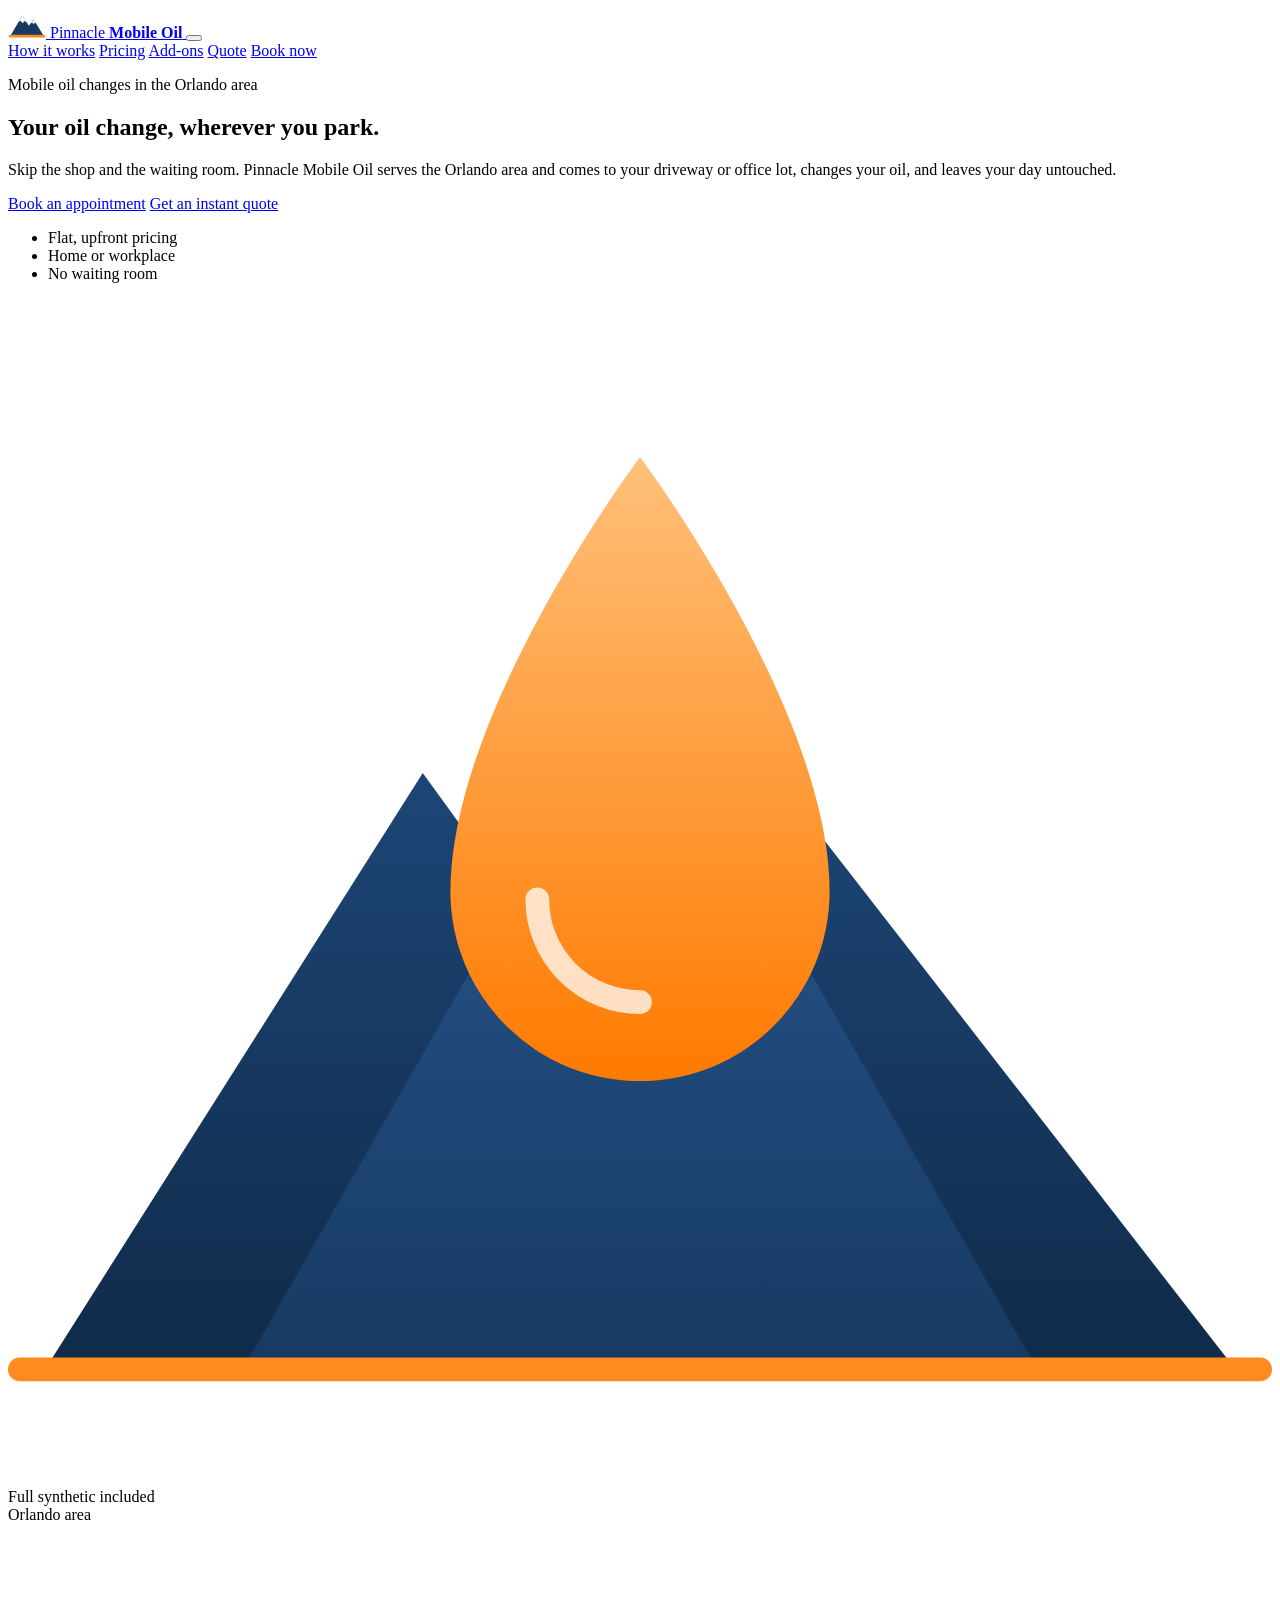
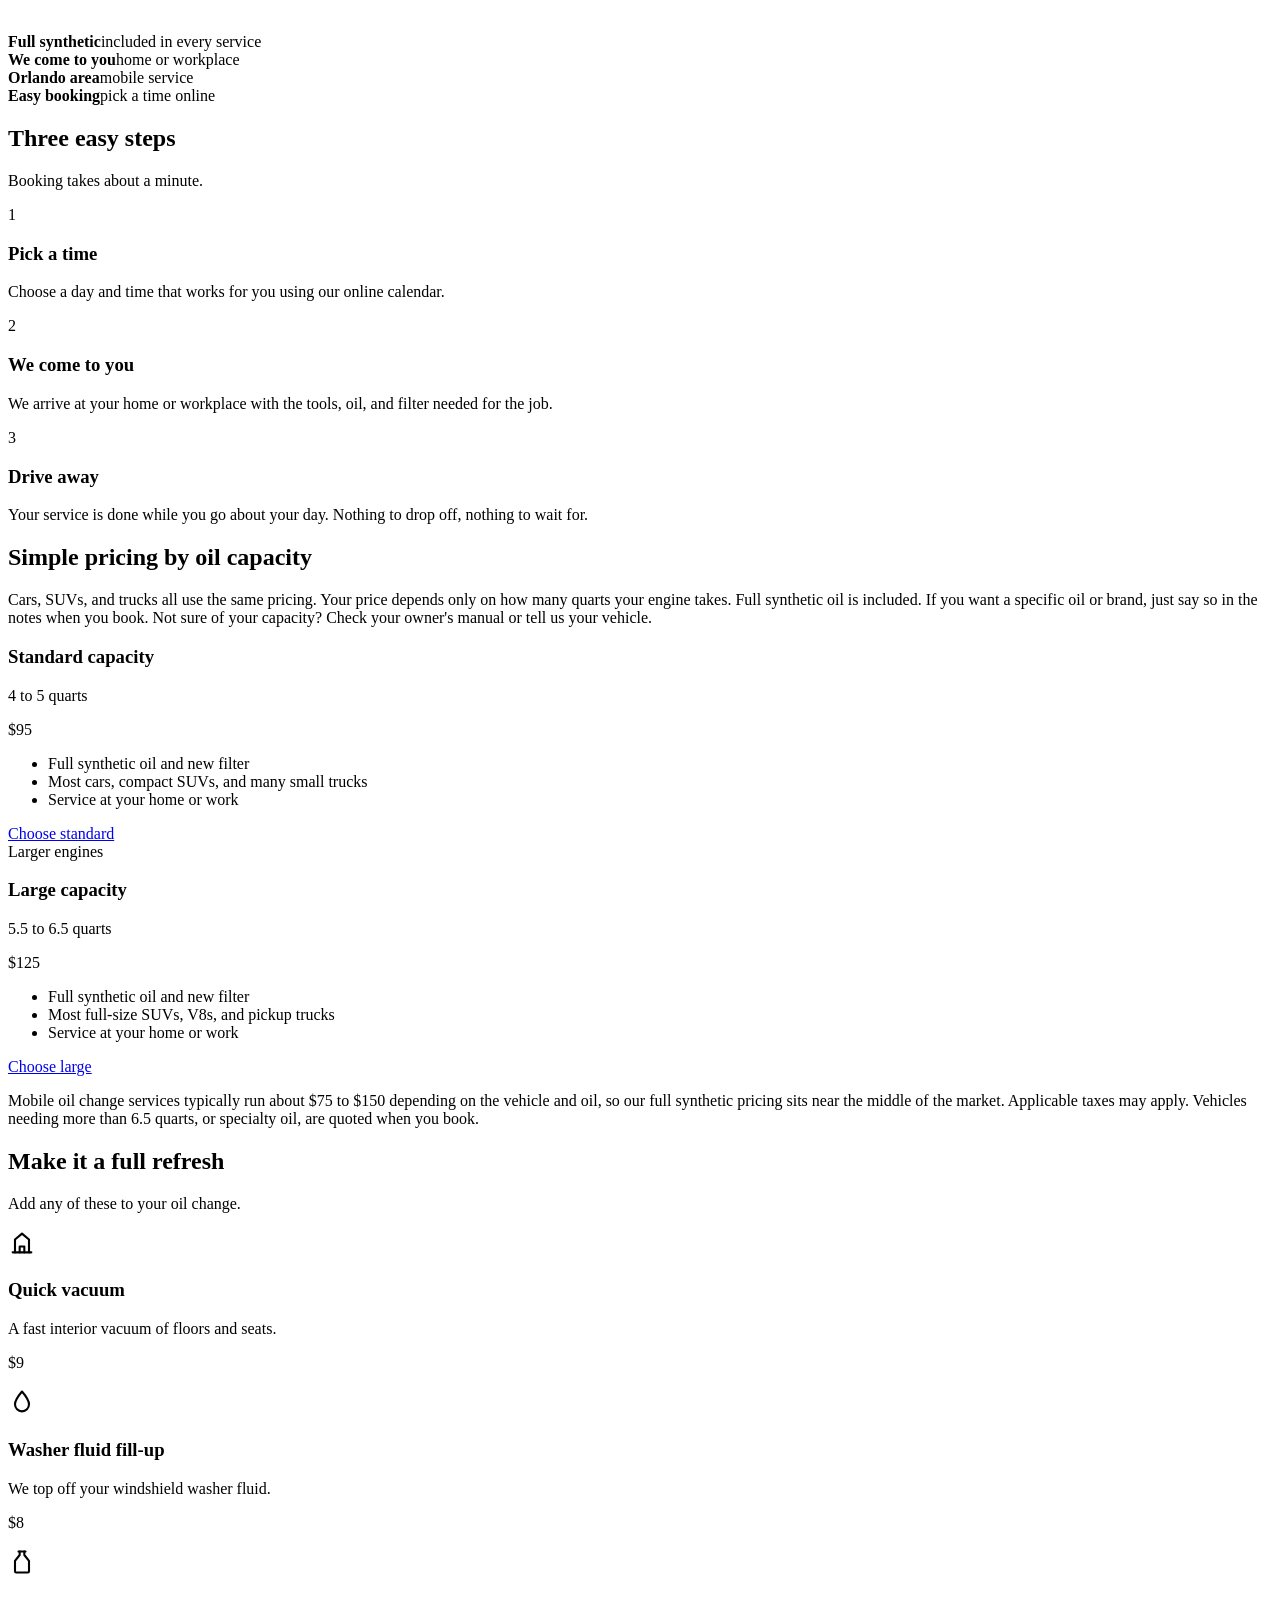
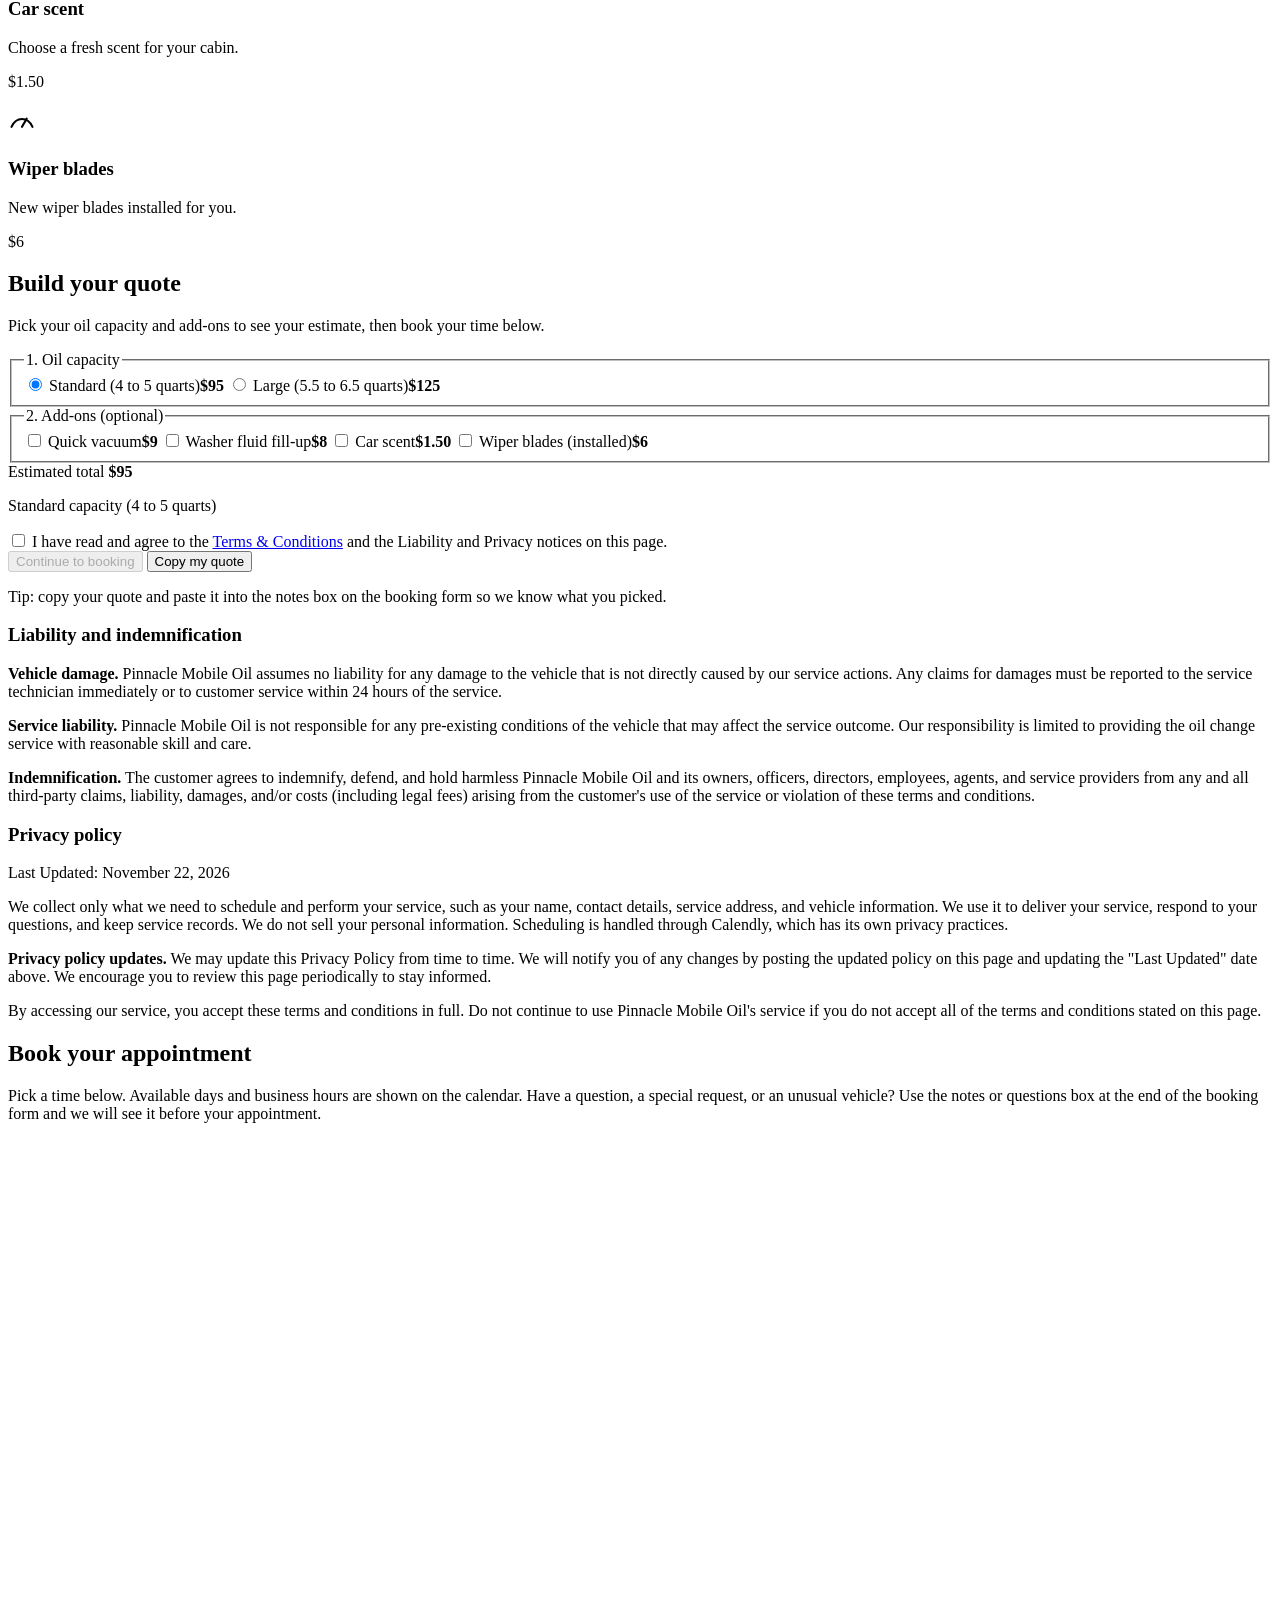
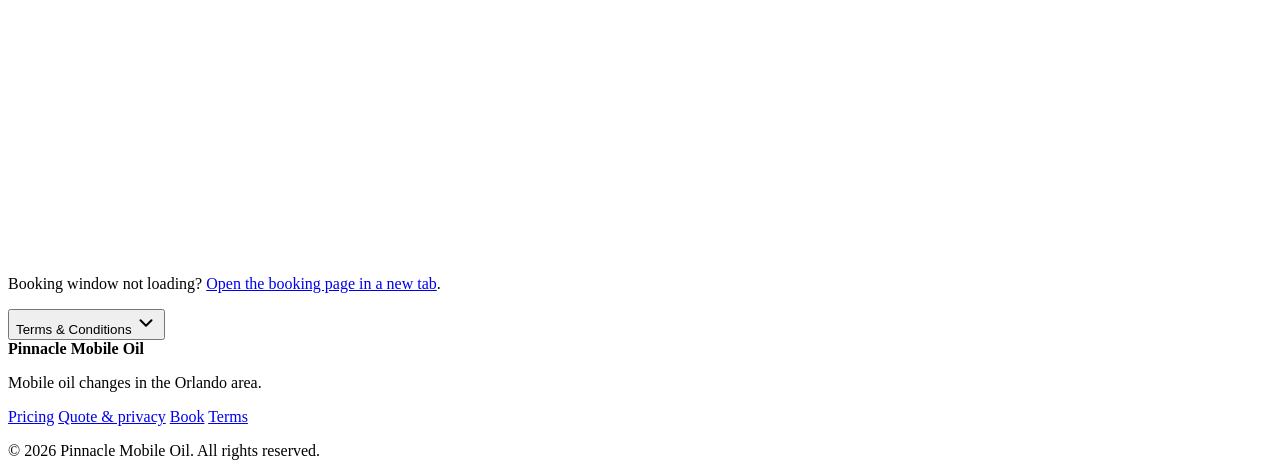
==== commit 28a26a31: "index.html" ====
--- a/index.html
+++ b/index.html
@@ -53,22 +53,39 @@
           </ul>
         </div>
         <div class="hero-card" aria-hidden="true">
-          <div class="drop-art">
-            <svg viewBox="0 0 200 240" width="100%" role="img" aria-label="">
+          <div class="scene">
+            <svg viewBox="0 0 320 300" width="100%" role="img" aria-label="">
               <defs>
-                <linearGradient id="g" x1="0" y1="0" x2="0" y2="1">
-                  <stop offset="0" stop-color="#ffb35c"/><stop offset="1" stop-color="#ff7a00"/>
-                </linearGradient>
+                <linearGradient id="gDrop" x1="0" y1="0" x2="0" y2="1"><stop offset="0" stop-color="#ffc07a"/><stop offset="1" stop-color="#ff7a00"/></linearGradient>
+                <linearGradient id="gMtn1" x1="0" y1="0" x2="0" y2="1"><stop offset="0" stop-color="#2a5a92"/><stop offset="1" stop-color="#173a63"/></linearGradient>
+                <linearGradient id="gMtn2" x1="0" y1="0" x2="0" y2="1"><stop offset="0" stop-color="#1d4676"/><stop offset="1" stop-color="#102b4a"/></linearGradient>
               </defs>
-              <path d="M100 12C100 12 30 98 30 152a70 70 0 0 0 140 0C170 98 100 12 100 12z" fill="url(#g)"/>
-              <path d="M62 156a38 38 0 0 0 38 38" stroke="#fff" stroke-opacity=".7" stroke-width="8" fill="none" stroke-linecap="round"/>
+              <circle cx="160" cy="150" r="140" fill="rgba(255,255,255,.06)"/>
+              <path d="M10 270L105 120l45 62 45-60 115 148z" fill="url(#gMtn2)"/>
+              <path d="M60 270L160 95l100 175z" fill="url(#gMtn1)"/>
+              <path d="M160 95l-30 52 18-10 12 14 12-14 18 10z" fill="#fff" opacity=".92"/>
+              <path d="M160 40C160 40 112 104 112 150a48 48 0 0 0 96 0C208 104 160 40 160 40z" fill="url(#gDrop)"/>
+              <path d="M134 152a26 26 0 0 0 26 26" stroke="#fff" stroke-opacity=".75" stroke-width="6" fill="none" stroke-linecap="round"/>
+              <rect x="0" y="268" width="320" height="6" rx="3" fill="#ff8a1f"/>
             </svg>
           </div>
-          <div class="float-badge b1">Fresh oil &amp; filter</div>
-          <div class="float-badge b2">At your door</div>
-        </div>
-      </div>
-    </section>
+          <div class="float-badge b1"><i></i>Full synthetic included</div>
+          <div class="float-badge b2"><i></i>Orlando area</div>
+        </div>
+      </div>
+      <svg class="ridge" viewBox="0 0 1440 120" preserveAspectRatio="none" aria-hidden="true"><path d="M0 120V70l140-40 120 44 170-62 150 66 190-70 170 60 150-48 150 56V120z" fill="#ffffff"/></svg>
+    </section>
+
+    <!-- FEATURE STRIP -->
+    <section class="strip" aria-label="Highlights">
+      <div class="container strip-grid">
+        <div><b>Full synthetic</b><span>included in every service</span></div>
+        <div><b>We come to you</b><span>home or workplace</span></div>
+        <div><b>Orlando area</b><span>mobile service</span></div>
+        <div><b>Easy booking</b><span>pick a time online</span></div>
+      </div>
+    </section>
+
 
     <!-- HOW IT WORKS -->
     <section id="how" class="section">
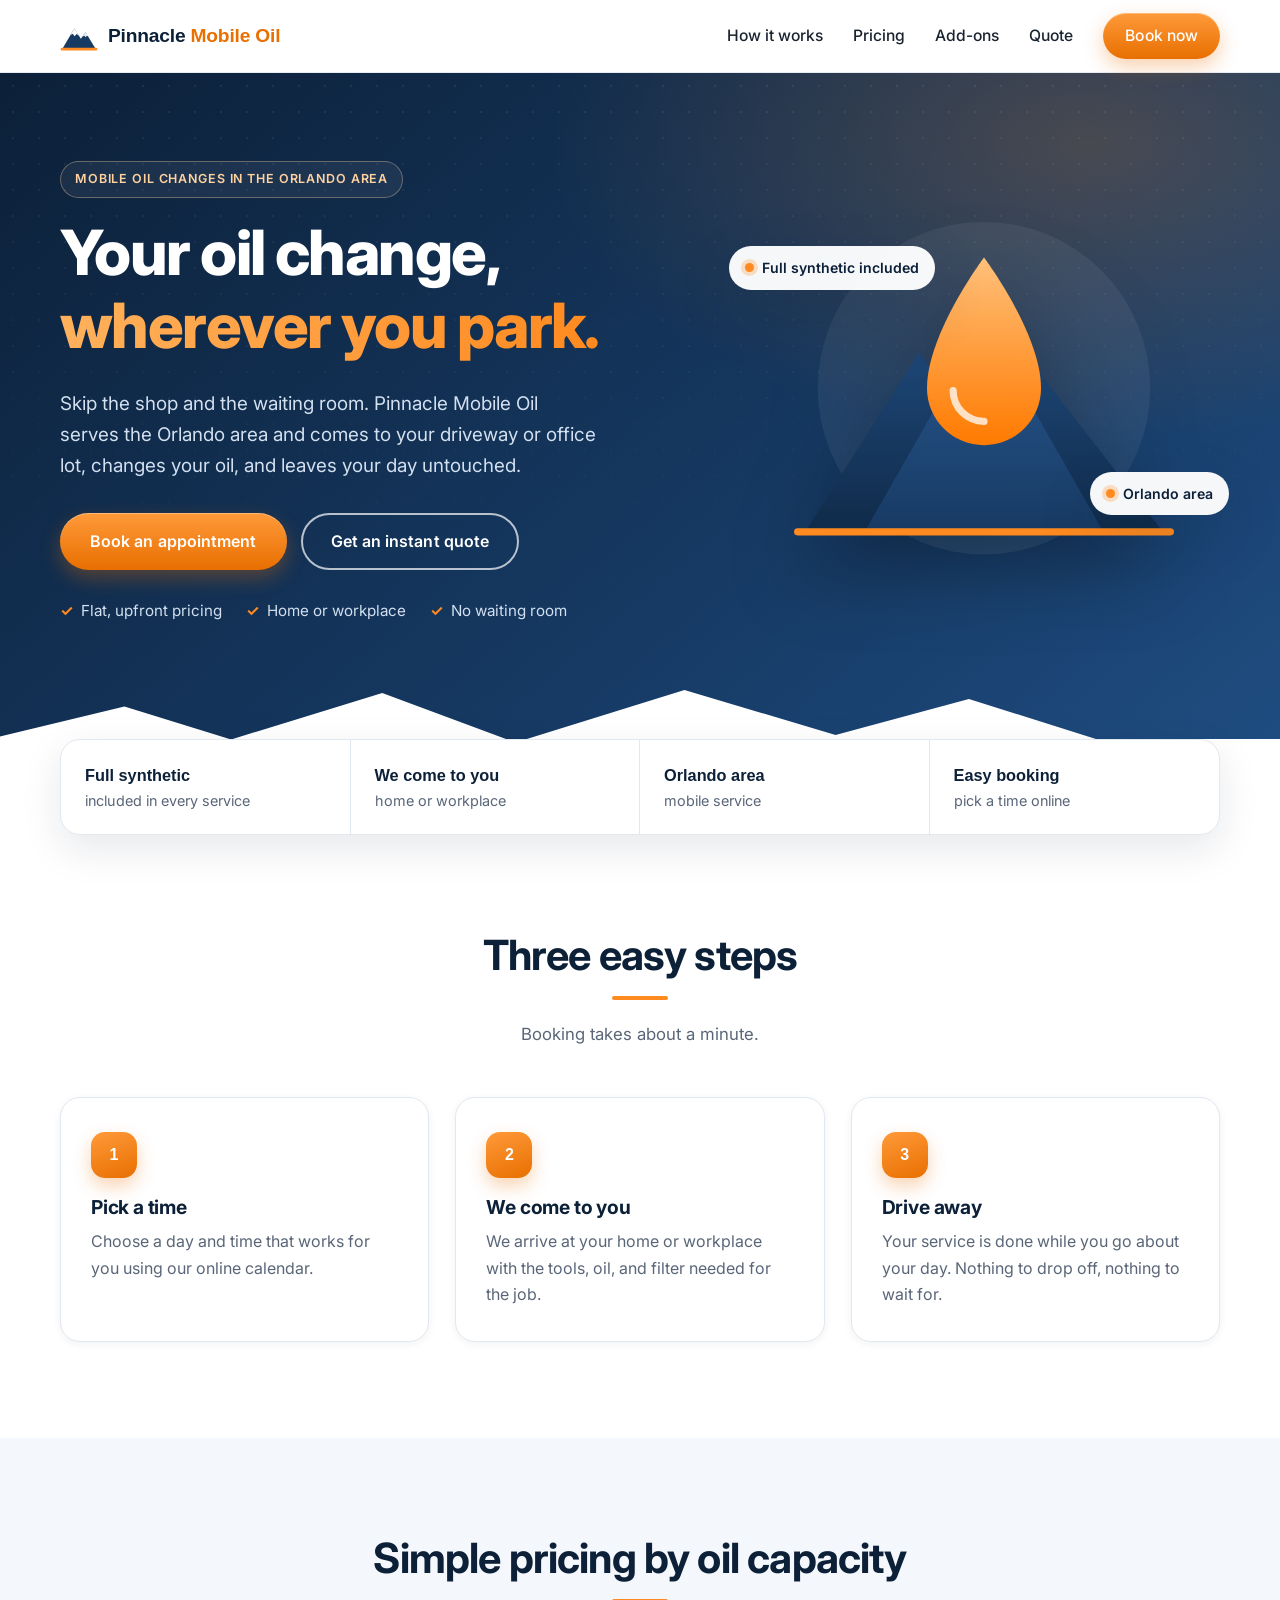
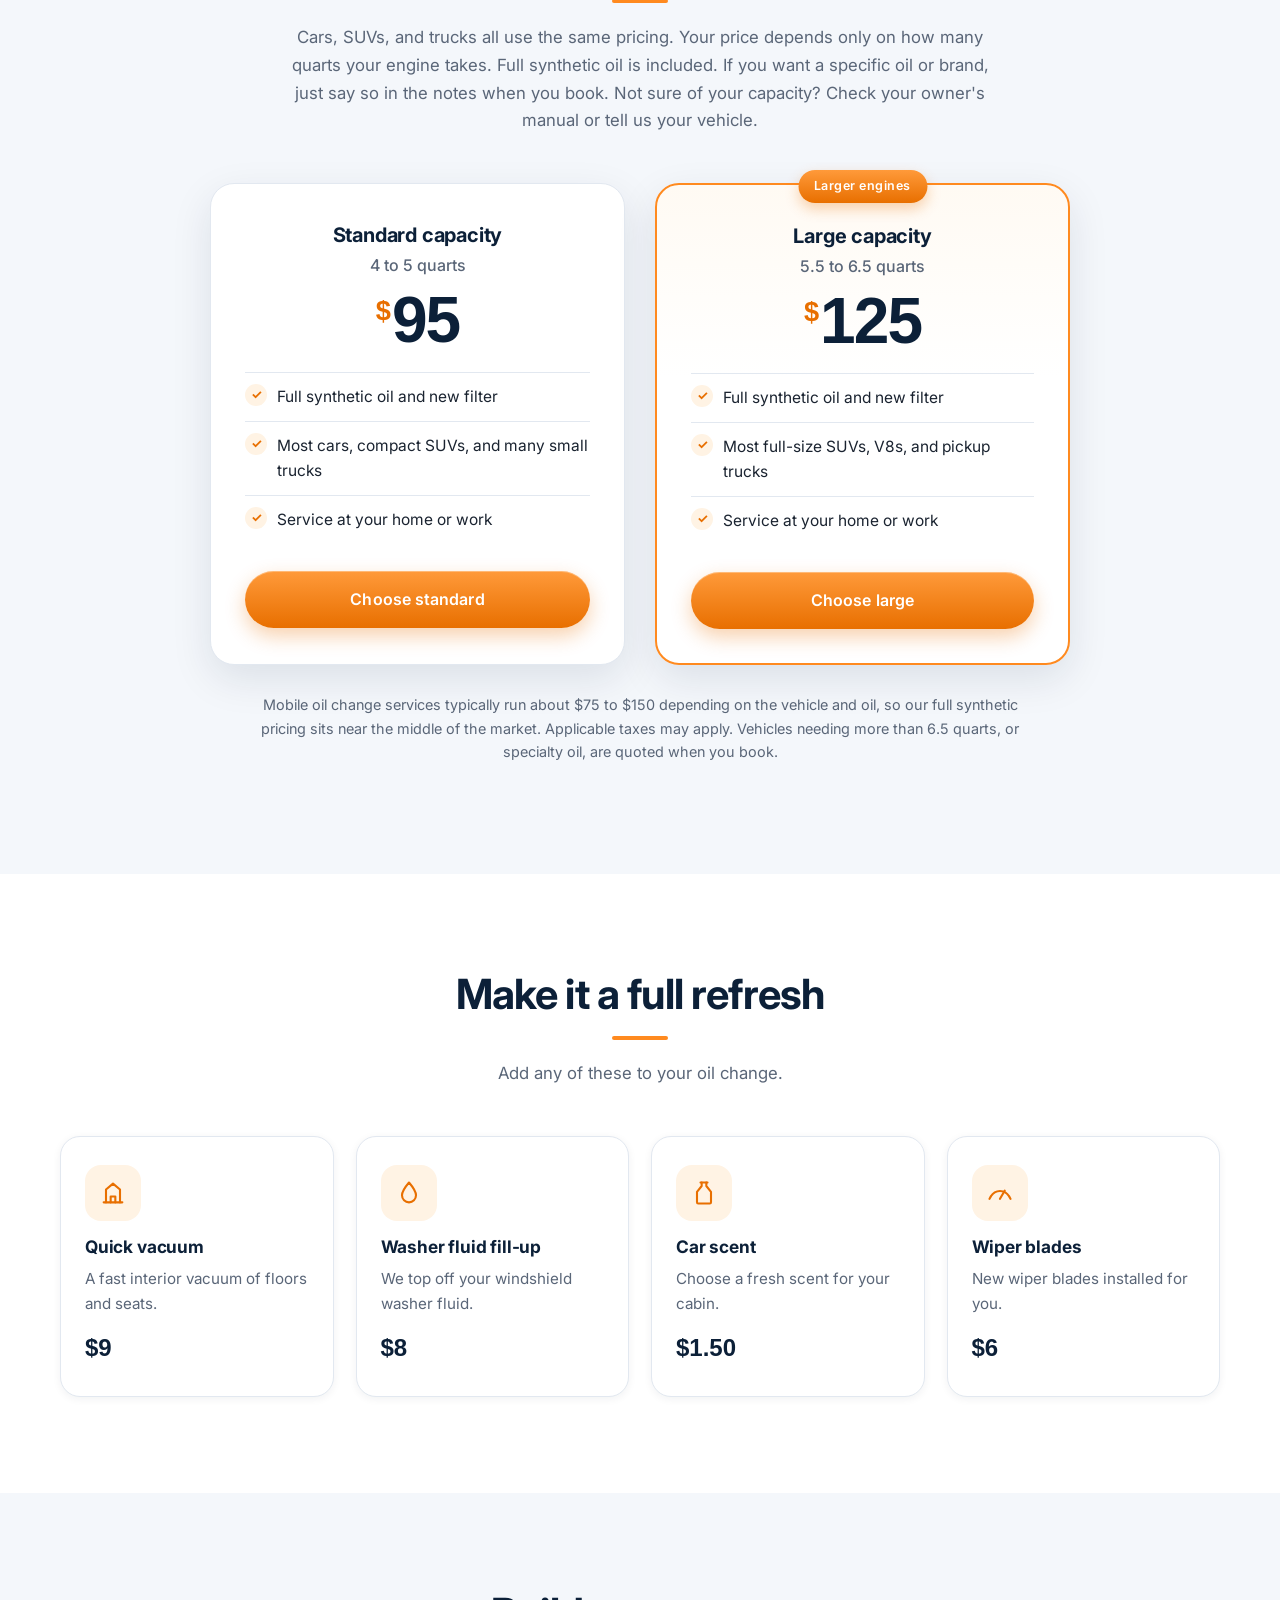
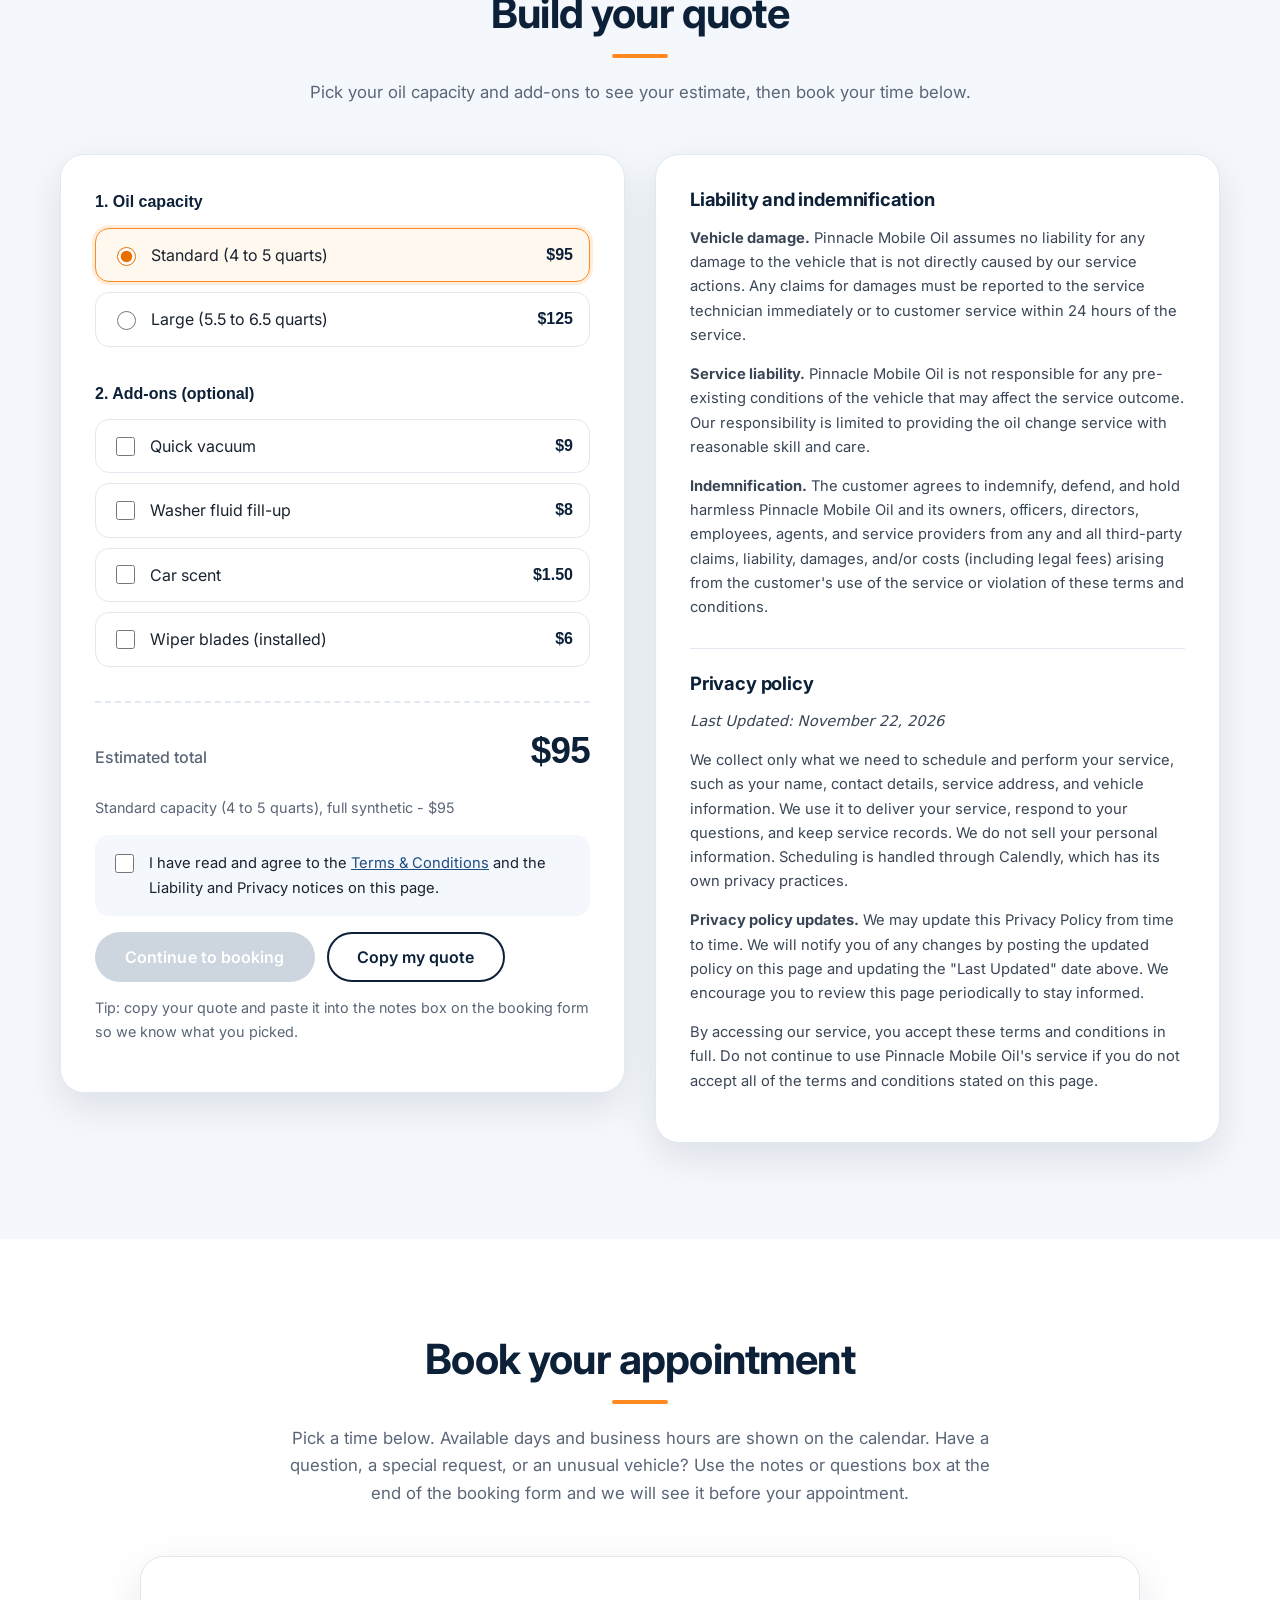
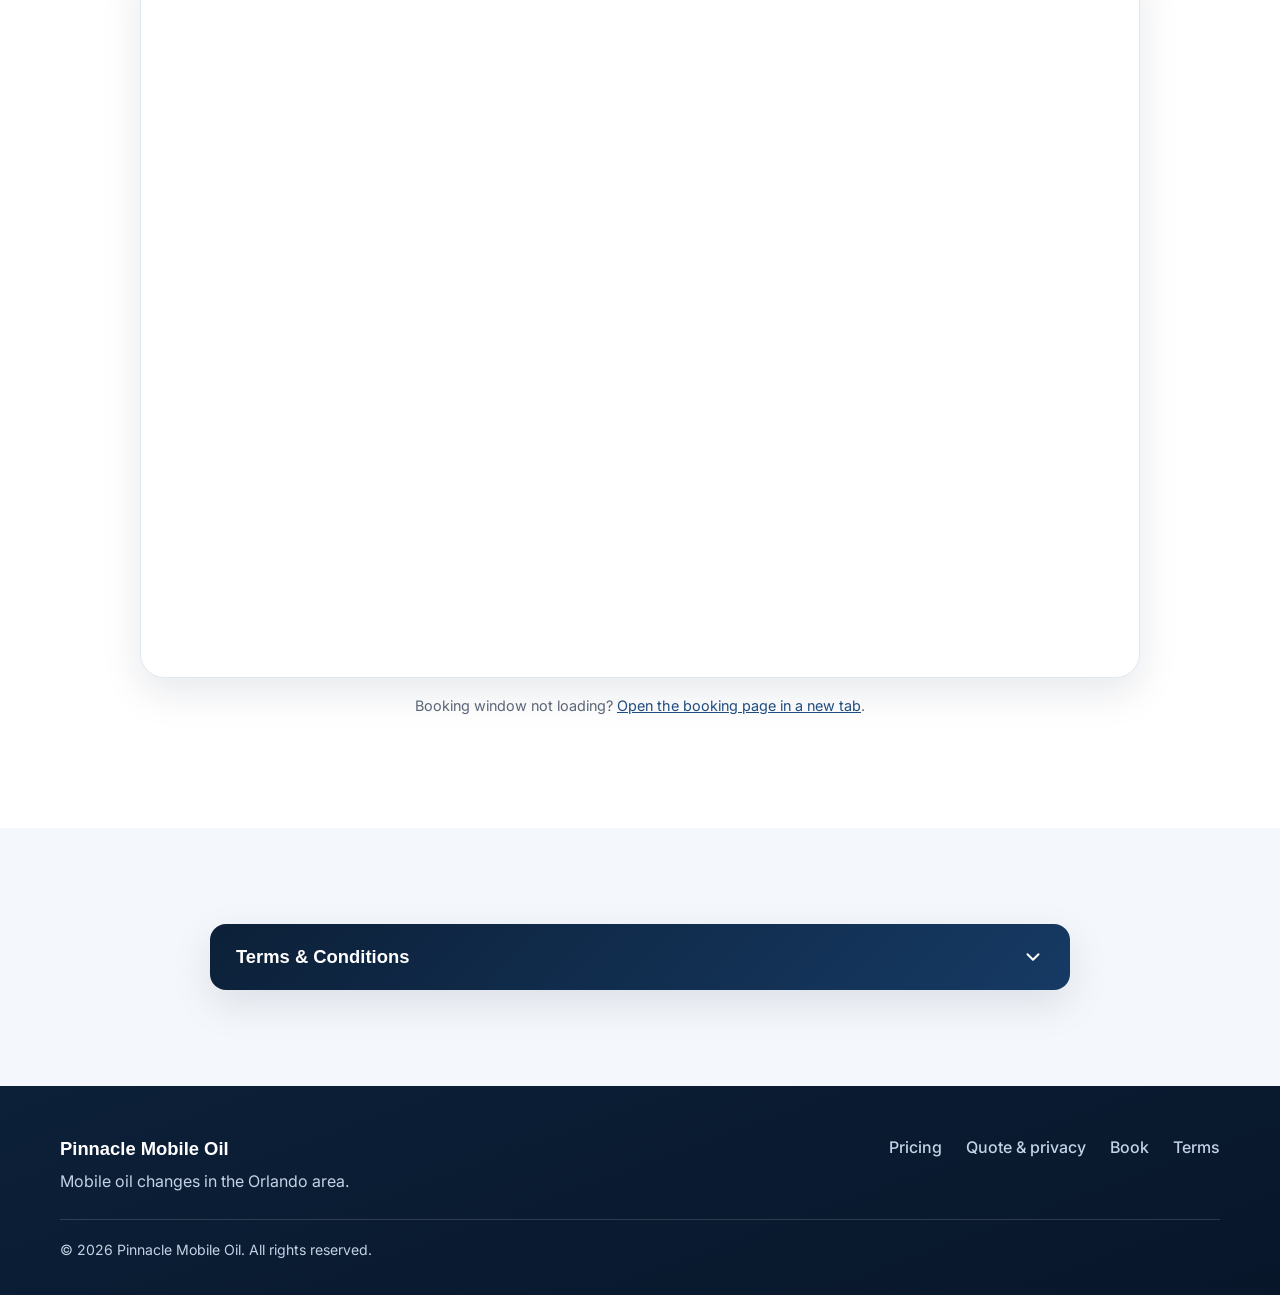
==== commit 0de1aea1: "index.html" ====
--- a/index.html
+++ b/index.html
@@ -10,7 +10,219 @@
   <link rel="preconnect" href="https://fonts.gstatic.com" crossorigin>
   <link href="https://fonts.googleapis.com/css2?family=Inter:wght@400;500;600&family=Poppins:wght@600;700;800&display=swap" rel="stylesheet">
   <link rel="icon" href="data:image/svg+xml,%3Csvg xmlns='http://www.w3.org/2000/svg' viewBox='0 0 40 32'%3E%3Cpath d='M2 30L15 8l7 11 5-7 11 18z' fill='%23173a63'/%3E%3Cpath d='M2 30h36' stroke='%23ff8a1f' stroke-width='3'/%3E%3C/svg%3E">
-  <link rel="stylesheet" href="styles.css">
+  <style>
+@charset "UTF-8";
+
+:root{
+  --navy:#0c2038;
+  --navy-2:#163a64;
+  --navy-3:#1f4d82;
+  --orange:#ff8a1f;
+  --orange-d:#e86f00;
+  --orange-soft:#fff3e4;
+  --ink:#1a2330;
+  --muted:#5a6678;
+  --bg:#ffffff;
+  --alt:#f4f7fb;
+  --line:#e2e8f0;
+  --radius:20px;
+  --shadow-sm:0 2px 8px rgba(12,32,56,.06);
+  --shadow:0 14px 40px rgba(12,32,56,.10);
+  --shadow-lg:0 24px 60px rgba(12,32,56,.16);
+}
+*{box-sizing:border-box}
+html{scroll-behavior:smooth;scroll-padding-top:84px}
+body{margin:0;font-family:Inter,system-ui,-apple-system,"Segoe UI",Roboto,sans-serif;color:var(--ink);background:var(--bg);line-height:1.65;-webkit-font-smoothing:antialiased;text-rendering:optimizeLegibility}
+h1,h2,h3{font-family:Poppins,Inter,sans-serif;line-height:1.18;color:var(--navy);margin:0 0 .5em;letter-spacing:-.01em}
+a{color:var(--navy-3)}
+img,svg{max-width:100%}
+:focus-visible{outline:3px solid var(--orange);outline-offset:3px;border-radius:6px}
+.container{width:min(1160px,92%);margin-inline:auto}
+.container.narrow{width:min(860px,92%)}
+.center{text-align:center}
+
+/* ---------- Header ---------- */
+.site-header{position:sticky;top:0;z-index:50;background:rgba(255,255,255,.88);backdrop-filter:saturate(1.4) blur(12px);-webkit-backdrop-filter:saturate(1.4) blur(12px);border-bottom:1px solid rgba(226,232,240,.8)}
+.nav{display:flex;align-items:center;justify-content:space-between;height:72px}
+.brand{display:flex;align-items:center;gap:10px;text-decoration:none;color:var(--navy);font-family:Poppins,sans-serif;font-weight:600;font-size:1.2rem;letter-spacing:-.01em}
+.brand b{color:var(--orange-d);font-weight:700}
+.menu{display:flex;align-items:center;gap:30px}
+.menu a{text-decoration:none;color:var(--ink);font-weight:500;font-size:.98rem;position:relative}
+.menu a:not(.btn)::after{content:"";position:absolute;left:0;right:0;bottom:-6px;height:2px;background:var(--orange);transform:scaleX(0);transform-origin:left;transition:transform .25s}
+.menu a:not(.btn):hover::after{transform:scaleX(1)}
+.nav-toggle{display:none;background:none;border:0;padding:8px;cursor:pointer}
+.nav-toggle span{display:block;width:24px;height:2px;background:var(--navy);margin:5px 0;border-radius:2px}
+
+/* ---------- Buttons ---------- */
+.btn{display:inline-block;background:linear-gradient(180deg,#ff9a3a,var(--orange-d));color:#fff !important;font-weight:600;font-family:Inter,sans-serif;text-decoration:none;border:0;border-radius:999px;padding:15px 30px;cursor:pointer;font-size:1rem;letter-spacing:.005em;transition:transform .18s,box-shadow .18s,filter .18s;box-shadow:0 8px 20px rgba(232,111,0,.32),inset 0 1px 0 rgba(255,255,255,.3)}
+.btn:hover{transform:translateY(-2px);filter:brightness(1.05);box-shadow:0 12px 26px rgba(232,111,0,.4),inset 0 1px 0 rgba(255,255,255,.3)}
+.btn:active{transform:translateY(0)}
+.btn:disabled{background:#cdd5df;box-shadow:none;cursor:not-allowed;transform:none;filter:none}
+.btn-small{padding:10px 22px;font-size:.95rem}
+.btn-ghost{background:transparent;color:var(--navy) !important;border:2px solid var(--navy);box-shadow:none;padding:13px 28px}
+.btn-ghost:hover{background:var(--navy);color:#fff !important;box-shadow:none}
+.btn-block{display:block;text-align:center;width:100%}
+
+/* ---------- Hero ---------- */
+.hero{position:relative;background:radial-gradient(900px 500px at 85% 10%,rgba(255,138,31,.22),transparent 60%),linear-gradient(140deg,var(--navy) 0%,var(--navy-2) 62%,var(--navy-3) 100%);color:#fff;padding:88px 0 150px;overflow:hidden}
+.hero::before{content:"";position:absolute;inset:0;background-image:radial-gradient(rgba(255,255,255,.07) 1px,transparent 1px);background-size:26px 26px;mask-image:linear-gradient(to bottom,#000,transparent 85%);-webkit-mask-image:linear-gradient(to bottom,#000,transparent 85%)}
+.hero-grid{position:relative;z-index:1;display:grid;grid-template-columns:1.15fr .85fr;gap:48px;align-items:center}
+.eyebrow{display:inline-block;color:#ffd2a0;font-weight:600;letter-spacing:.07em;text-transform:uppercase;font-size:.78rem;margin:0 0 18px;padding:7px 14px;border:1px solid rgba(255,210,160,.35);border-radius:999px;background:rgba(255,255,255,.06)}
+.hero h1{color:#fff;font-size:clamp(2.4rem,5.2vw,3.9rem);font-weight:800;letter-spacing:-.025em;margin-bottom:.4em}
+.hero h1 span{background:linear-gradient(90deg,#ffb15c,var(--orange));-webkit-background-clip:text;background-clip:text;color:transparent}
+.lead{font-size:1.18rem;color:#d3e0f0;max-width:540px}
+.hero-actions{display:flex;flex-wrap:wrap;gap:14px;margin:32px 0 28px}
+.hero .btn-ghost{color:#fff !important;border-color:rgba(255,255,255,.7)}
+.hero .btn-ghost:hover{background:#fff;color:var(--navy) !important}
+.trust{list-style:none;padding:0;margin:0;display:flex;flex-wrap:wrap;gap:10px 24px;color:#d3e0f0;font-size:.95rem}
+.trust li::before{content:"\2713";color:var(--orange);font-weight:700;margin-right:8px}
+
+.hero-card{position:relative;display:flex;justify-content:center}
+.scene{width:min(380px,100%);filter:drop-shadow(0 30px 40px rgba(0,0,0,.35));animation:float 6s ease-in-out infinite}
+.float-badge{position:absolute;display:flex;align-items:center;gap:8px;background:rgba(255,255,255,.96);color:var(--navy);font-weight:600;font-size:.88rem;padding:10px 16px;border-radius:999px;box-shadow:var(--shadow-lg)}
+.float-badge i{width:9px;height:9px;border-radius:50%;background:var(--orange);box-shadow:0 0 0 4px rgba(255,138,31,.25)}
+.b1{top:10%;left:-4%}
+.b2{bottom:16%;right:-2%}
+.ridge{position:absolute;left:0;right:0;bottom:-1px;width:100%;height:90px;display:block}
+@keyframes float{50%{transform:translateY(-10px)}}
+
+/* ---------- Highlight strip ---------- */
+.strip{background:#fff;position:relative;z-index:2;margin-top:-34px}
+.strip-grid{display:grid;grid-template-columns:repeat(4,1fr);background:#fff;border:1px solid var(--line);border-radius:var(--radius);box-shadow:var(--shadow);overflow:hidden}
+.strip-grid > div{padding:22px 24px;border-right:1px solid var(--line);display:flex;flex-direction:column}
+.strip-grid > div:last-child{border-right:0}
+.strip-grid b{font-family:Poppins,sans-serif;color:var(--navy);font-size:1.02rem}
+.strip-grid span{color:var(--muted);font-size:.9rem}
+
+/* ---------- Sections ---------- */
+.section{padding:96px 0}
+.section.alt{background:var(--alt)}
+.section-title{font-size:clamp(1.8rem,3.6vw,2.6rem);text-align:center;font-weight:700;letter-spacing:-.02em}
+.section-title::after{content:"";display:block;width:56px;height:4px;border-radius:4px;background:var(--orange);margin:16px auto 0}
+.section-sub{text-align:center;color:var(--muted);max-width:700px;margin:18px auto 48px;font-size:1.05rem}
+.fine{color:var(--muted);font-size:.9rem}
+
+/* ---------- Steps ---------- */
+.steps{display:grid;grid-template-columns:repeat(3,1fr);gap:26px;counter-reset:s}
+.step{position:relative;background:#fff;border:1px solid var(--line);border-radius:var(--radius);padding:34px 30px;box-shadow:var(--shadow-sm);transition:transform .25s,box-shadow .25s}
+.step:hover{transform:translateY(-6px);box-shadow:var(--shadow)}
+.step h3{font-size:1.2rem}
+.step p{color:var(--muted);margin:0}
+.num{display:inline-grid;place-items:center;width:46px;height:46px;border-radius:14px;background:linear-gradient(160deg,#ff9a3a,var(--orange-d));color:#fff;font-weight:700;font-family:Poppins,sans-serif;margin-bottom:18px;box-shadow:0 8px 18px rgba(232,111,0,.3)}
+
+/* ---------- Pricing ---------- */
+.price-grid{display:grid;grid-template-columns:repeat(2,1fr);gap:30px;max-width:860px;margin:0 auto 28px}
+.price-card{position:relative;background:#fff;border:1px solid var(--line);border-radius:24px;padding:40px 34px 34px;box-shadow:var(--shadow);text-align:center;transition:transform .25s,box-shadow .25s}
+.price-card:hover{transform:translateY(-6px);box-shadow:var(--shadow-lg)}
+.price-card.featured{border:2px solid var(--orange);background:linear-gradient(180deg,#fffaf3,#fff 40%)}
+.price-card h3{font-size:1.25rem;margin-bottom:.2em}
+.ribbon{position:absolute;top:-15px;left:50%;transform:translateX(-50%);background:linear-gradient(180deg,#ff9a3a,var(--orange-d));color:#fff;font-size:.78rem;font-weight:600;letter-spacing:.04em;padding:6px 16px;border-radius:999px;box-shadow:0 6px 14px rgba(232,111,0,.3);white-space:nowrap}
+.qts{color:var(--muted);margin:0 0 4px;font-weight:500}
+.price{font-family:Poppins,sans-serif;font-size:4rem;font-weight:800;color:var(--navy);margin:10px 0 20px;line-height:1;letter-spacing:-.03em}
+.price span{font-size:1.7rem;vertical-align:top;position:relative;top:9px;margin-right:3px;color:var(--orange-d)}
+.checks{list-style:none;padding:0;margin:0 0 28px;text-align:left}
+.checks li{padding:11px 0 11px 32px;position:relative;border-top:1px solid var(--line);font-size:.97rem}
+.checks li::before{content:"\2713";position:absolute;left:0;top:11px;width:22px;height:22px;border-radius:50%;background:var(--orange-soft);color:var(--orange-d);font-weight:700;font-size:.8rem;display:grid;place-items:center}
+.fine{max-width:780px;margin-inline:auto}
+#pricing .fine{text-align:center}
+
+/* ---------- Add-ons ---------- */
+.addon-grid{display:grid;grid-template-columns:repeat(4,1fr);gap:22px}
+.addon{position:relative;background:#fff;border:1px solid var(--line);border-radius:var(--radius);padding:28px 24px;box-shadow:var(--shadow-sm);transition:transform .25s,box-shadow .25s,border-color .25s;display:flex;flex-direction:column}
+.addon:hover{transform:translateY(-6px);box-shadow:var(--shadow);border-color:#ffd2a0}
+.addon .icon{width:56px;height:56px;border-radius:16px;background:var(--orange-soft);color:var(--orange-d);display:grid;place-items:center;margin-bottom:16px}
+.addon h3{font-size:1.08rem}
+.addon p{color:var(--muted);font-size:.95rem;margin:0 0 12px}
+.addon-price{margin-top:auto !important;font-family:Poppins,sans-serif;font-weight:700;color:var(--navy) !important;font-size:1.5rem !important;margin-bottom:0 !important}
+
+/* ---------- Quote ---------- */
+.quote-grid{display:grid;grid-template-columns:1fr 1fr;gap:30px;align-items:start}
+.quote-card,.notice-card{background:#fff;border:1px solid var(--line);border-radius:24px;padding:34px;box-shadow:var(--shadow)}
+.quote-card{position:sticky;top:96px}
+fieldset{border:0;padding:0;margin:0 0 24px}
+legend{font-family:Poppins,sans-serif;font-weight:600;color:var(--navy);margin-bottom:12px;padding:0}
+.choice{display:flex;align-items:center;gap:12px;border:1.5px solid var(--line);border-radius:14px;padding:13px 16px;margin-bottom:10px;cursor:pointer;transition:border-color .15s,background .15s,box-shadow .15s}
+.choice:hover{border-color:#ffc98f}
+.choice:has(input:checked){border-color:var(--orange);background:#fff8ef;box-shadow:0 0 0 3px rgba(255,138,31,.15)}
+.choice input{accent-color:var(--orange-d);width:19px;height:19px;flex:none}
+.choice span{flex:1}
+.choice b{color:var(--navy);font-family:Poppins,sans-serif}
+.total{display:flex;justify-content:space-between;align-items:baseline;border-top:2px dashed var(--line);padding-top:18px;margin-top:6px}
+.total span{color:var(--muted);font-weight:500}
+.total strong{font-family:Poppins,sans-serif;font-size:2.3rem;color:var(--navy);letter-spacing:-.02em}
+.agree{background:var(--alt);border-radius:14px;padding:16px;margin:16px 0}
+.agree label{display:flex;gap:12px;font-size:.92rem;cursor:pointer}
+.agree input{accent-color:var(--orange-d);width:19px;height:19px;flex:none;margin-top:3px}
+.quote-actions{display:flex;flex-wrap:wrap;gap:12px}
+.notice-card h3{font-size:1.15rem;margin-top:0}
+.notice-card h3:not(:first-child){margin-top:28px;padding-top:24px;border-top:1px solid var(--line)}
+.notice-card p{font-size:.92rem;color:#3a4656}
+.updated{color:var(--muted);font-size:.88rem;font-style:italic}
+
+/* ---------- Calendly ---------- */
+.calendly-wrap{background:#fff;border:1px solid var(--line);border-radius:24px;box-shadow:var(--shadow);overflow:hidden;max-width:1000px;margin:0 auto 16px}
+
+/* ---------- Terms ---------- */
+.terms-toggle{width:100%;display:flex;justify-content:space-between;align-items:center;background:linear-gradient(135deg,var(--navy),var(--navy-2));color:#fff;border:0;border-radius:16px;padding:22px 26px;font-family:Poppins,sans-serif;font-size:1.15rem;font-weight:600;cursor:pointer;box-shadow:var(--shadow);transition:filter .2s}
+.terms-toggle:hover{filter:brightness(1.12)}
+.terms-toggle svg{transition:transform .3s}
+.terms-toggle[aria-expanded="true"] svg{transform:rotate(180deg)}
+.terms-panel{background:#fff;border:1px solid var(--line);border-radius:16px;padding:32px 34px;margin-top:14px;box-shadow:var(--shadow)}
+.terms-panel[hidden]{display:none}
+.terms-panel h3{font-size:1.05rem;margin:26px 0 6px;color:var(--navy-2)}
+.terms-panel p{font-size:.95rem;color:#3a4656;margin:0 0 10px}
+
+/* ---------- Footer ---------- */
+.site-footer{background:linear-gradient(160deg,var(--navy),#08162a);color:#c3d2e4;padding:48px 0 34px}
+.foot{display:grid;grid-template-columns:1fr auto;gap:20px 40px;align-items:start}
+.site-footer strong{color:#fff;font-family:Poppins,sans-serif;font-size:1.15rem}
+.site-footer p{margin:4px 0 0}
+.foot-links{display:flex;gap:24px;flex-wrap:wrap}
+.foot-links a{color:#c3d2e4;text-decoration:none;font-weight:500}
+.foot-links a:hover{color:var(--orange)}
+.copy{grid-column:1/-1;border-top:1px solid rgba(255,255,255,.14);padding-top:18px;font-size:.88rem}
+
+/* ---------- Scroll reveal (only active when JS adds .reveal) ---------- */
+.reveal{opacity:0;transform:translateY(22px);transition:opacity .6s ease,transform .6s ease}
+.reveal.in{opacity:1;transform:none}
+
+/* ---------- Responsive ---------- */
+@media (max-width:980px){
+  .hero{padding:56px 0 130px}
+  .hero-grid,.quote-grid{grid-template-columns:1fr}
+  .hero-card{order:-1}
+  .scene{width:min(240px,70%)}
+  .float-badge{display:none}
+  .strip-grid{grid-template-columns:repeat(2,1fr)}
+  .strip-grid > div:nth-child(2){border-right:0}
+  .strip-grid > div:nth-child(-n+2){border-bottom:1px solid var(--line)}
+  .steps{grid-template-columns:1fr}
+  .addon-grid{grid-template-columns:repeat(2,1fr)}
+  .price-grid{grid-template-columns:1fr;max-width:460px}
+  .quote-card{position:static}
+  .nav-toggle{display:block}
+  .menu{position:absolute;top:72px;left:0;right:0;background:#fff;flex-direction:column;align-items:stretch;gap:0;padding:8px 4%;border-bottom:1px solid var(--line);box-shadow:var(--shadow);display:none}
+  .menu.open{display:flex}
+  .menu a{padding:15px 4px;border-bottom:1px solid var(--line)}
+  .menu a::after{display:none}
+  .menu a.btn{margin:14px 0 6px;text-align:center;border:0}
+}
+@media (max-width:540px){
+  .section{padding:68px 0}
+  .addon-grid{grid-template-columns:1fr}
+  .strip-grid{grid-template-columns:1fr}
+  .strip-grid > div{border-right:0 !important;border-bottom:1px solid var(--line)}
+  .strip-grid > div:last-child{border-bottom:0}
+  .quote-card,.notice-card,.terms-panel{padding:24px}
+  .price{font-size:3.4rem}
+  .foot{grid-template-columns:1fr}
+}
+@media (prefers-reduced-motion:reduce){
+  *{animation:none !important;transition:none !important;scroll-behavior:auto !important}
+  .reveal{opacity:1;transform:none}
+}
+
+</style>
 </head>
 <body>
 
@@ -374,6 +586,114 @@
   </footer>
 
   <script src="https://assets.calendly.com/assets/external/widget.js" async></script>
-  <script src="script.js"></script>
+  <script>
+(function () {
+  var CALENDLY = "https://calendly.com/pantojaefrain1127/pinnacle-appointment";
+
+  // Mobile menu
+  var toggle = document.querySelector(".nav-toggle");
+  var menu = document.getElementById("menu");
+  toggle.addEventListener("click", function () {
+    var open = menu.classList.toggle("open");
+    toggle.setAttribute("aria-expanded", open);
+  });
+  menu.addEventListener("click", function (e) {
+    if (e.target.tagName === "A") {
+      menu.classList.remove("open");
+      toggle.setAttribute("aria-expanded", "false");
+    }
+  });
+
+  // Terms & Conditions open/close
+  var termsBtn = document.getElementById("termsToggle");
+  var termsPanel = document.getElementById("termsPanel");
+  function setTerms(open) {
+    termsBtn.setAttribute("aria-expanded", open);
+    termsPanel.hidden = !open;
+  }
+  termsBtn.addEventListener("click", function () {
+    setTerms(termsBtn.getAttribute("aria-expanded") !== "true");
+  });
+  document.querySelectorAll("[data-open-terms]").forEach(function (a) {
+    a.addEventListener("click", function () { setTerms(true); });
+  });
+
+  // Quote calculator
+  var form = document.getElementById("quoteForm");
+  var totalEl = document.getElementById("total");
+  var summaryEl = document.getElementById("summary");
+  var agree = document.getElementById("agree");
+  var bookBtn = document.getElementById("bookBtn");
+  var copyBtn = document.getElementById("copyBtn");
+  var copyMsg = document.getElementById("copyMsg");
+
+  function money(n) { return "$" + n.toFixed(2).replace(/\.00$/, ""); }
+
+  function buildQuote() {
+    var tier = form.querySelector('input[name="tier"]:checked');
+    var total = Number(tier.value);
+    var lines = [tier.dataset.label + " - " + money(Number(tier.value))];
+    form.querySelectorAll('input[name="addon"]:checked').forEach(function (a) {
+      total += Number(a.value);
+      lines.push(a.dataset.label + " - " + money(Number(a.value)));
+    });
+    return { total: total, lines: lines };
+  }
+
+  function update() {
+    var q = buildQuote();
+    totalEl.textContent = money(q.total);
+    summaryEl.textContent = q.lines.join(" + ");
+  }
+  form.addEventListener("change", update);
+  update();
+
+  // Pricing card buttons pre-select a tier
+  document.querySelectorAll("[data-pick]").forEach(function (b) {
+    b.addEventListener("click", function () {
+      var val = b.dataset.pick === "large" ? "125" : "95";
+      var input = form.querySelector('input[name="tier"][value="' + val + '"]');
+      if (input) { input.checked = true; update(); }
+    });
+  });
+
+  // Agreement gate
+  agree.addEventListener("change", function () { bookBtn.disabled = !agree.checked; });
+  bookBtn.addEventListener("click", function () {
+    document.getElementById("book").scrollIntoView({ behavior: "smooth" });
+  });
+
+  // Copy quote
+  copyBtn.addEventListener("click", function () {
+    var q = buildQuote();
+    var text = "Pinnacle Mobile Oil quote\n" + q.lines.join("\n") + "\nEstimated total: " + money(q.total);
+    function done(ok) {
+      copyMsg.textContent = ok
+        ? "Quote copied. Paste it into the notes box on the booking form."
+        : "Could not copy automatically. Select and copy: " + q.lines.join(" + ") + " (Total " + money(q.total) + ")";
+    }
+    if (navigator.clipboard && navigator.clipboard.writeText) {
+      navigator.clipboard.writeText(text).then(function () { done(true); }, function () { done(false); });
+    } else {
+      done(false);
+    }
+  });
+
+  // Gentle reveal on scroll (skipped if the browser does not support it)
+  if ("IntersectionObserver" in window && !window.matchMedia("(prefers-reduced-motion: reduce)").matches) {
+    var targets = document.querySelectorAll(".step, .price-card, .addon, .quote-card, .notice-card, .calendly-wrap, .strip-grid > div");
+    var io = new IntersectionObserver(function (entries) {
+      entries.forEach(function (en) {
+        if (en.isIntersecting) { en.target.classList.add("in"); io.unobserve(en.target); }
+      });
+    }, { threshold: 0.12 });
+    targets.forEach(function (t) { t.classList.add("reveal"); io.observe(t); });
+  }
+
+  // Footer year
+  document.getElementById("year").textContent = new Date().getFullYear();
+})();
+
+</script>
 </body>
 </html>
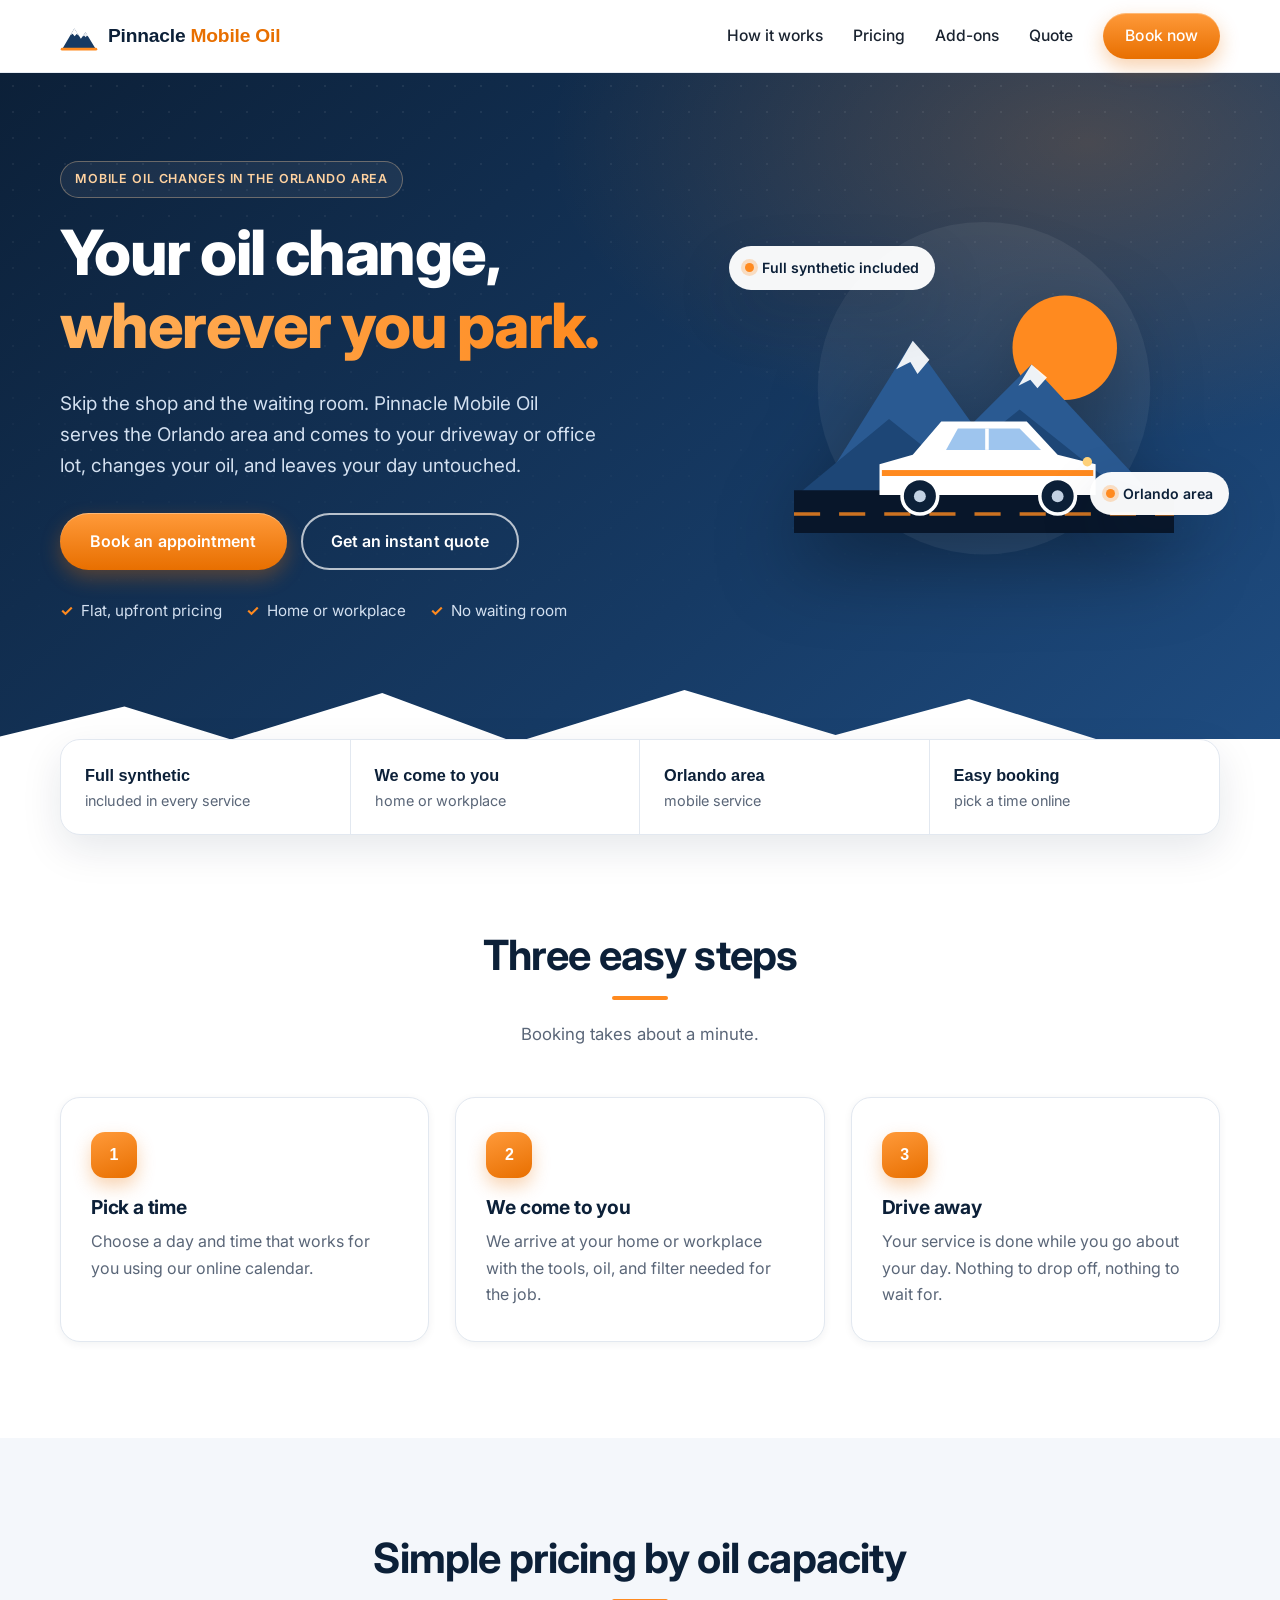
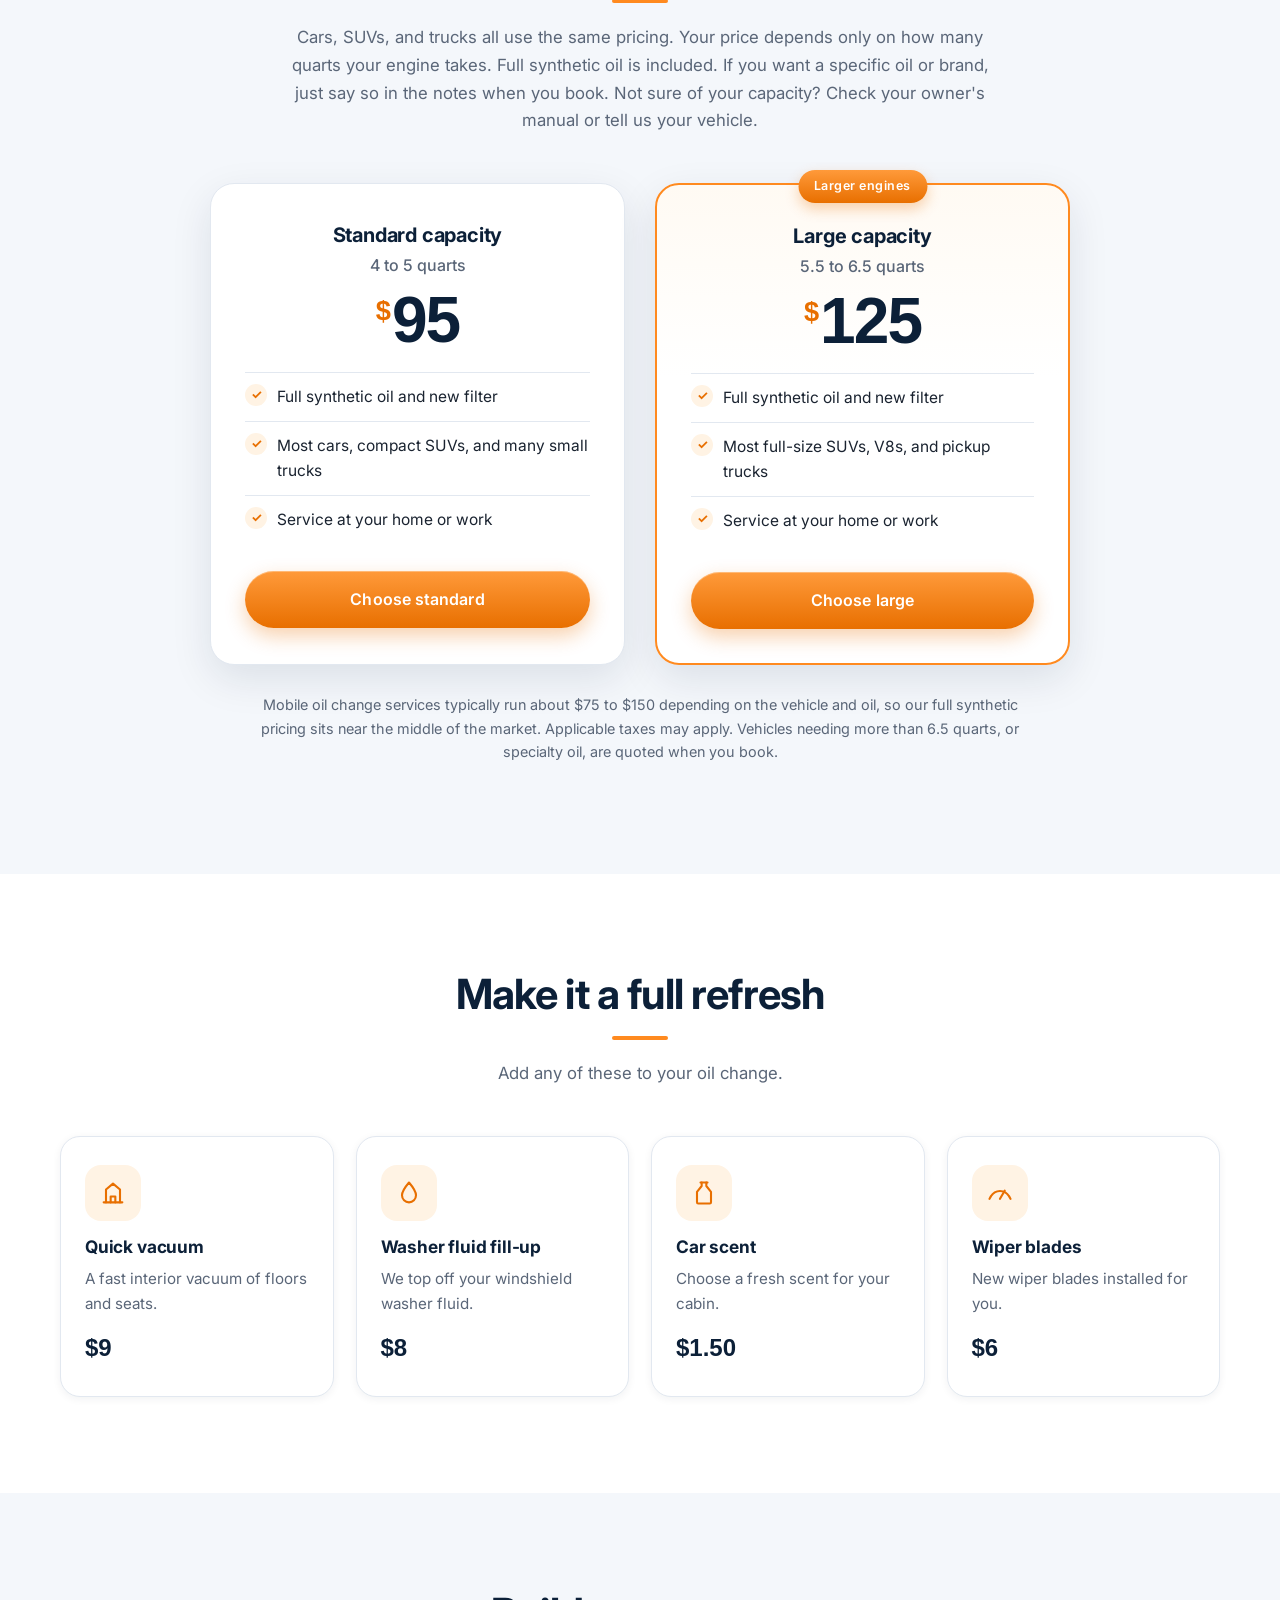
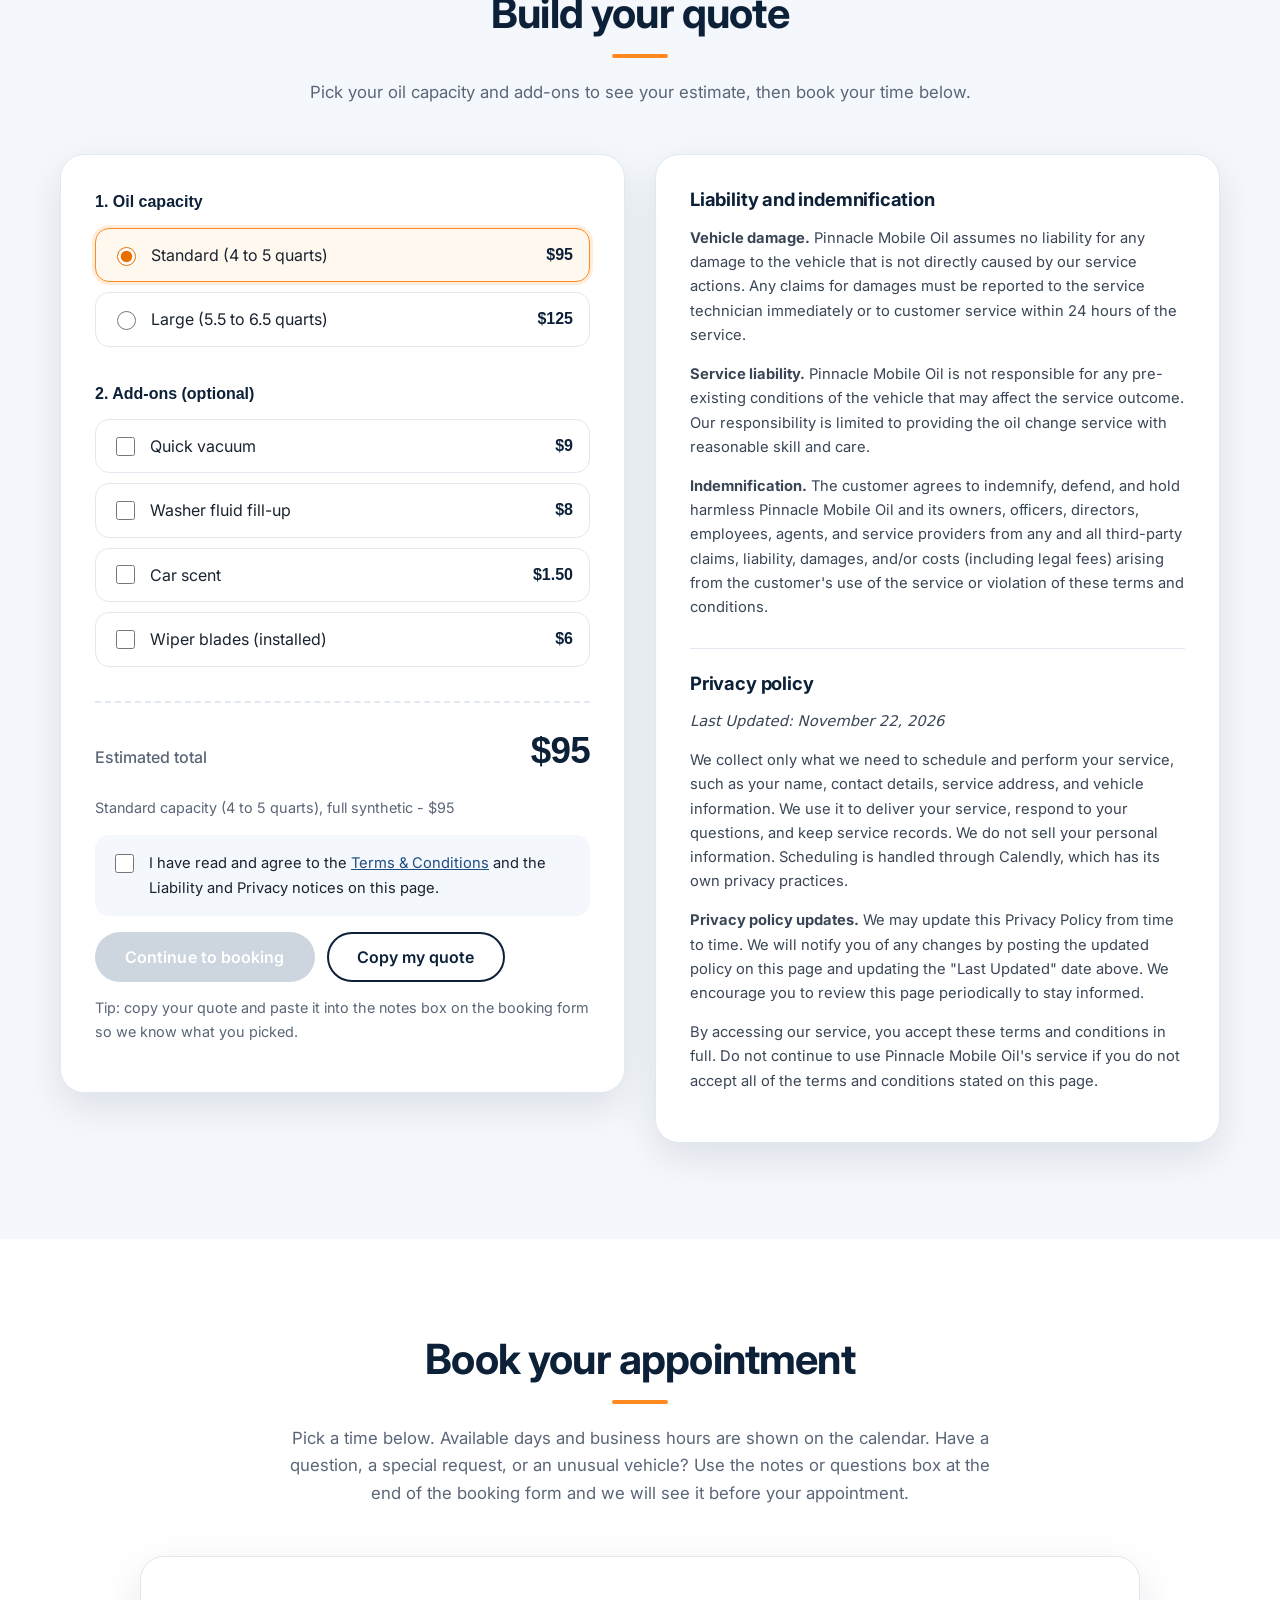
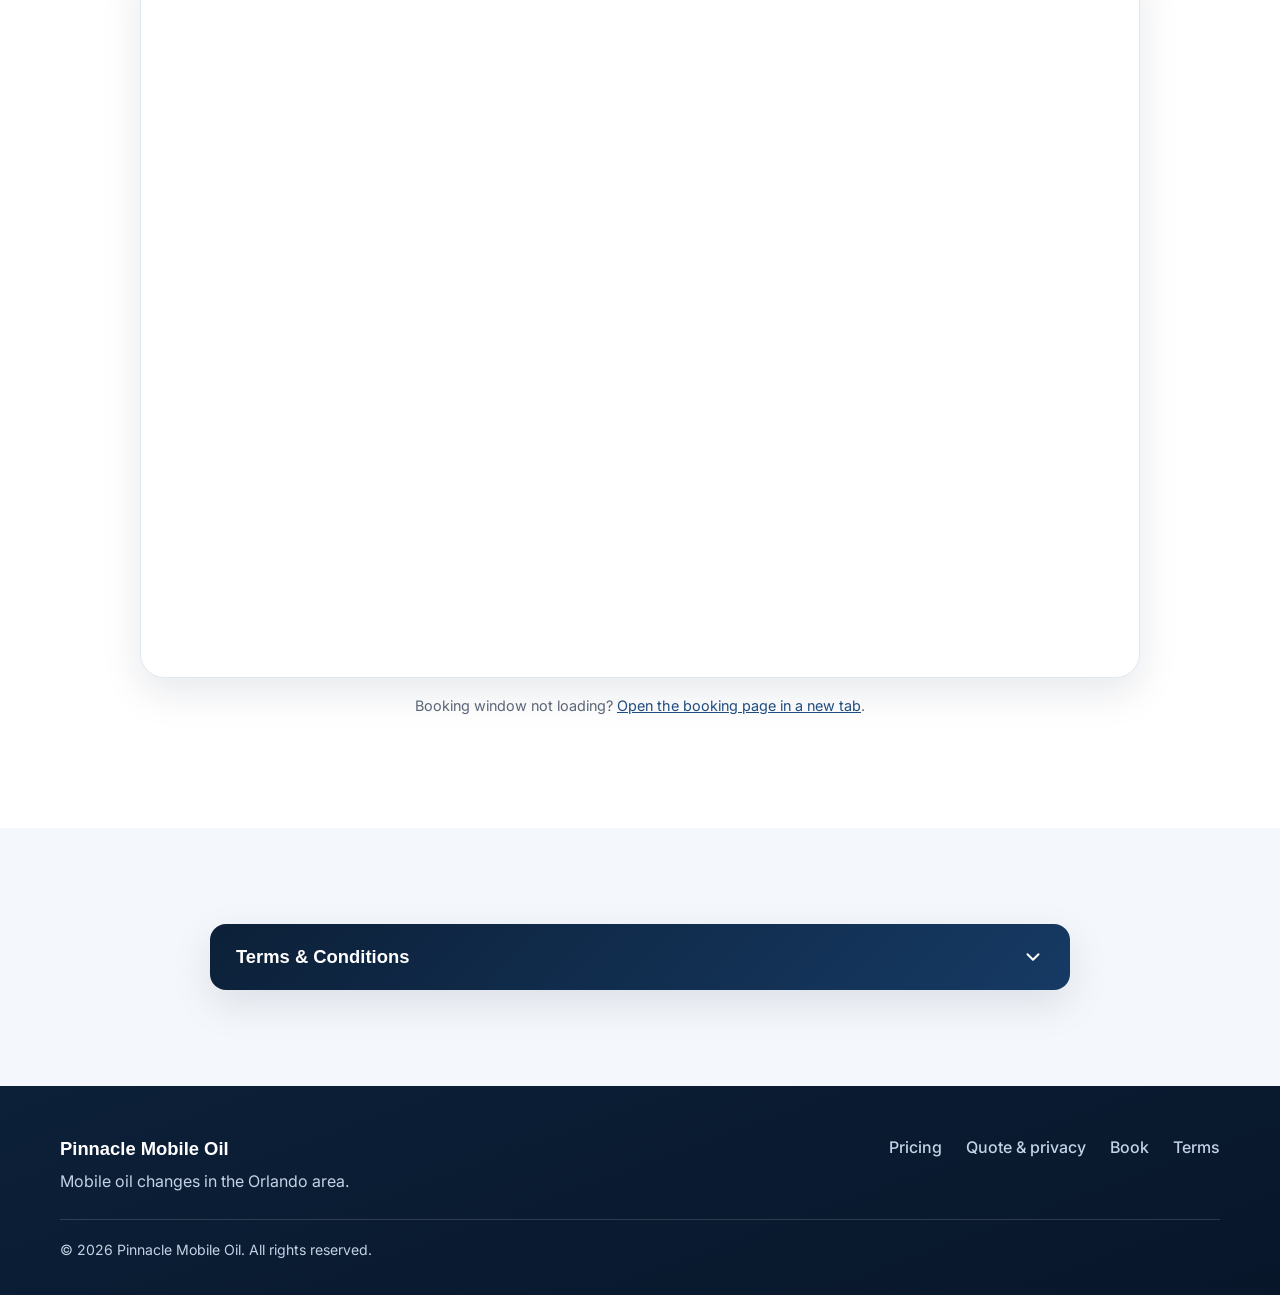
==== commit 0843be6a: "index.html" ====
--- a/index.html
+++ b/index.html
@@ -267,18 +267,23 @@
         <div class="hero-card" aria-hidden="true">
           <div class="scene">
             <svg viewBox="0 0 320 300" width="100%" role="img" aria-label="">
-              <defs>
-                <linearGradient id="gDrop" x1="0" y1="0" x2="0" y2="1"><stop offset="0" stop-color="#ffc07a"/><stop offset="1" stop-color="#ff7a00"/></linearGradient>
-                <linearGradient id="gMtn1" x1="0" y1="0" x2="0" y2="1"><stop offset="0" stop-color="#2a5a92"/><stop offset="1" stop-color="#173a63"/></linearGradient>
-                <linearGradient id="gMtn2" x1="0" y1="0" x2="0" y2="1"><stop offset="0" stop-color="#1d4676"/><stop offset="1" stop-color="#102b4a"/></linearGradient>
-              </defs>
               <circle cx="160" cy="150" r="140" fill="rgba(255,255,255,.06)"/>
-              <path d="M10 270L105 120l45 62 45-60 115 148z" fill="url(#gMtn2)"/>
-              <path d="M60 270L160 95l100 175z" fill="url(#gMtn1)"/>
-              <path d="M160 95l-30 52 18-10 12 14 12-14 18 10z" fill="#fff" opacity=".92"/>
-              <path d="M160 40C160 40 112 104 112 150a48 48 0 0 0 96 0C208 104 160 40 160 40z" fill="url(#gDrop)"/>
-              <path d="M134 152a26 26 0 0 0 26 26" stroke="#fff" stroke-opacity=".75" stroke-width="6" fill="none" stroke-linecap="round"/>
-              <rect x="0" y="268" width="320" height="6" rx="3" fill="#ff8a1f"/>
+              <circle cx="228" cy="116" r="44" fill="#ff8a1f"/>
+              <polygon points="20,238 100,110 150,180 200,130 300,238" fill="#2a5a92"/>
+              <polygon points="100,110 86,134 98,128 104,138 114,126" fill="#ffffff" opacity=".92"/>
+              <polygon points="200,130 189,148 199,143 205,150 213,141" fill="#ffffff" opacity=".92"/>
+              <polygon points="0,242 80,176 130,216 190,168 260,224 320,242" fill="#1d4676"/>
+              <rect x="0" y="236" width="320" height="36" fill="#08162a"/>
+              <path d="M0 256H320" stroke="#ff8a1f" stroke-width="3" stroke-dasharray="22 16" opacity=".8"/>
+              <path d="M72 240L72 214L100 206L124 178L196 178L222 206L254 214L254 240Z" fill="#ffffff"/>
+              <polygon points="128,202 138,184 190,184 208,202" fill="#9ec5ee"/>
+              <rect x="161" y="184" width="3" height="18" fill="#ffffff"/>
+              <rect x="74" y="219" width="178" height="5" fill="#ff8a1f"/>
+              <circle cx="247" cy="212" r="4" fill="#ffd27a"/>
+              <circle cx="106" cy="241" r="15" fill="#0c2038" stroke="#ffffff" stroke-width="3"/>
+              <circle cx="106" cy="241" r="5" fill="#c3d2e4"/>
+              <circle cx="222" cy="241" r="15" fill="#0c2038" stroke="#ffffff" stroke-width="3"/>
+              <circle cx="222" cy="241" r="5" fill="#c3d2e4"/>
             </svg>
           </div>
           <div class="float-badge b1"><i></i>Full synthetic included</div>
